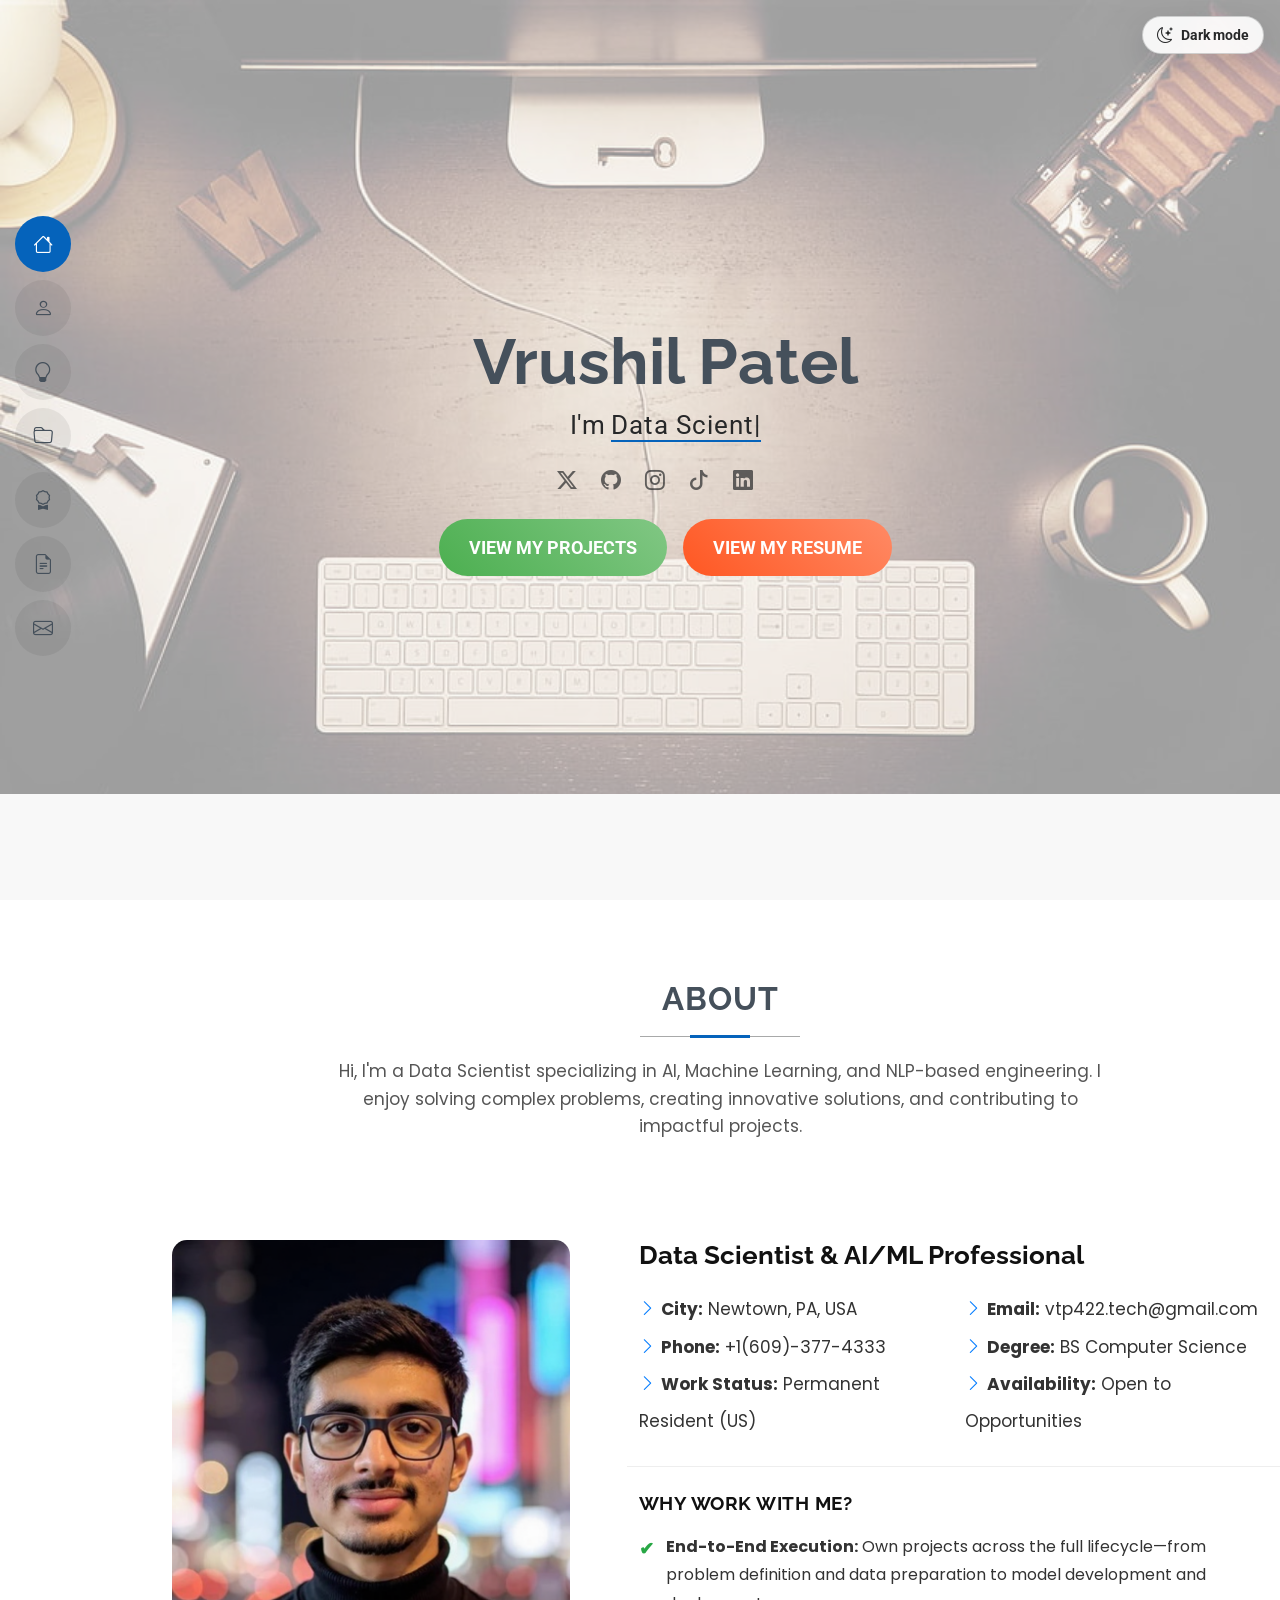
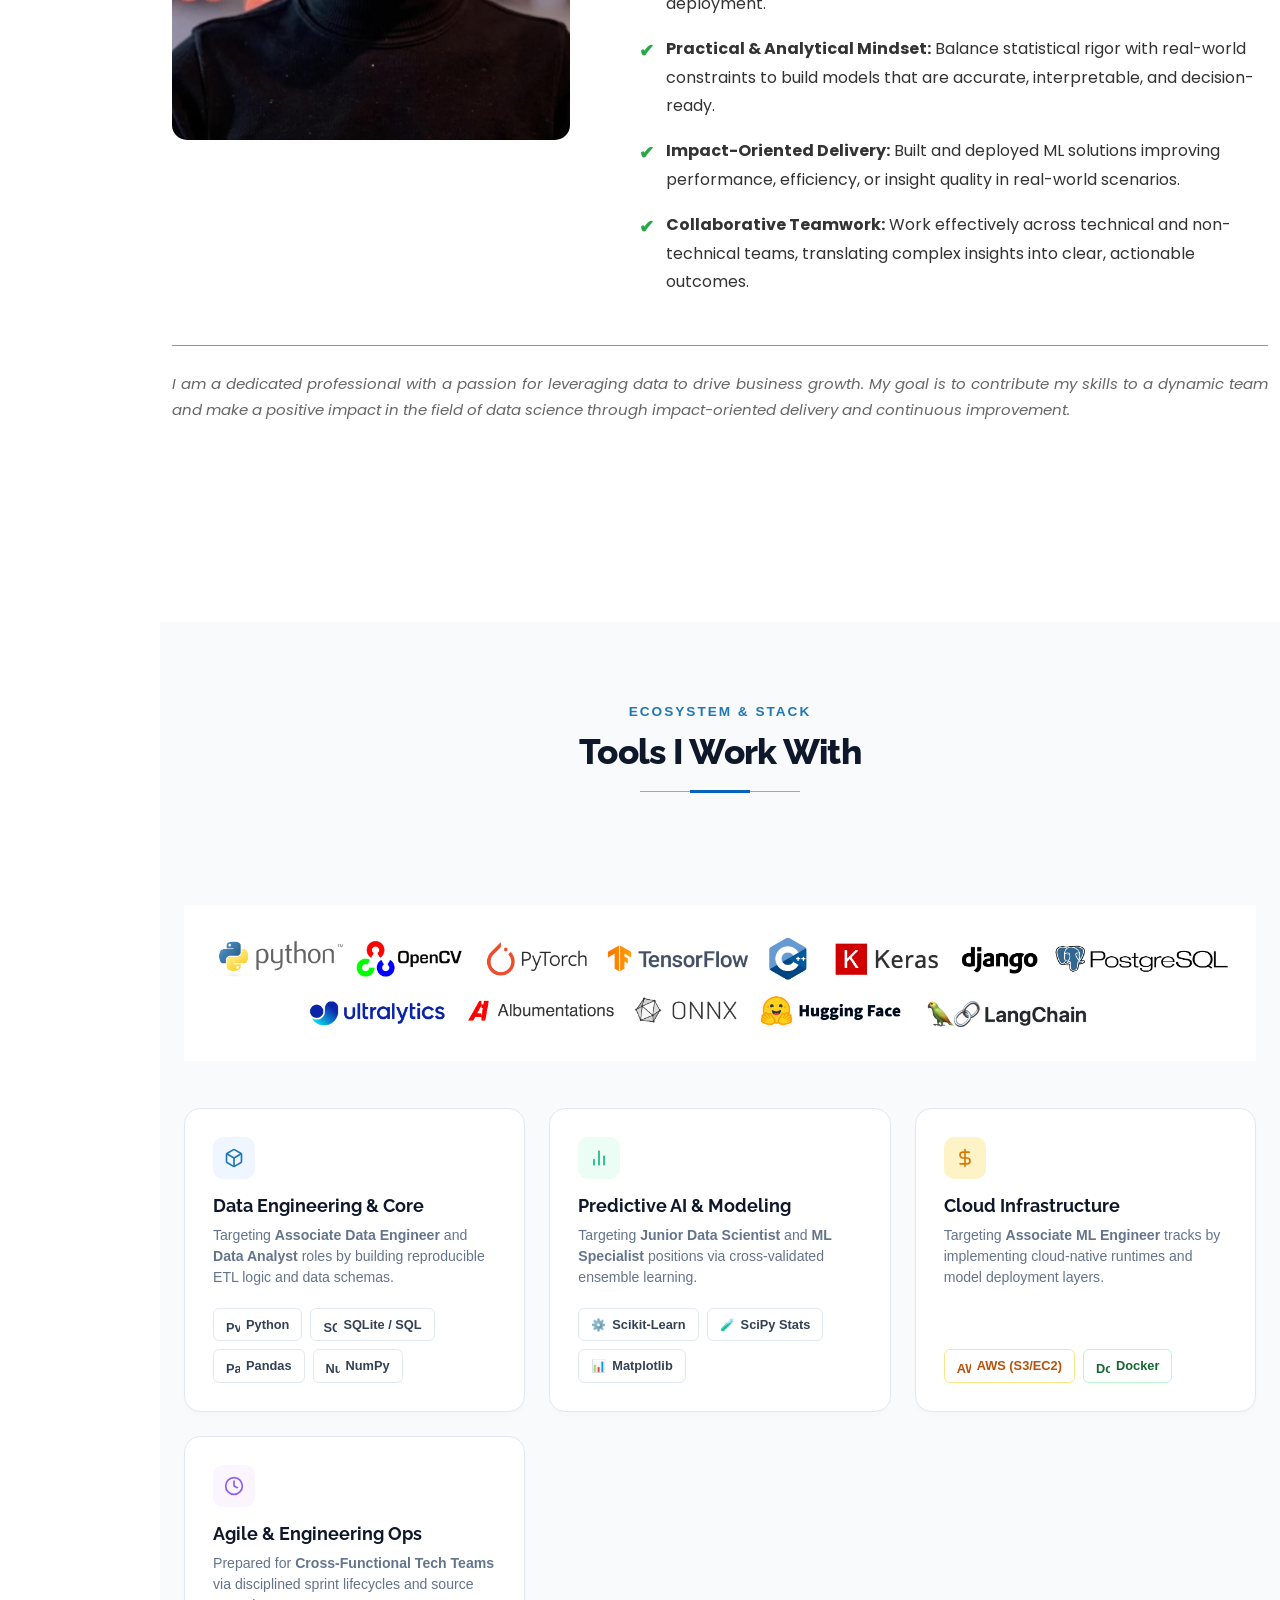
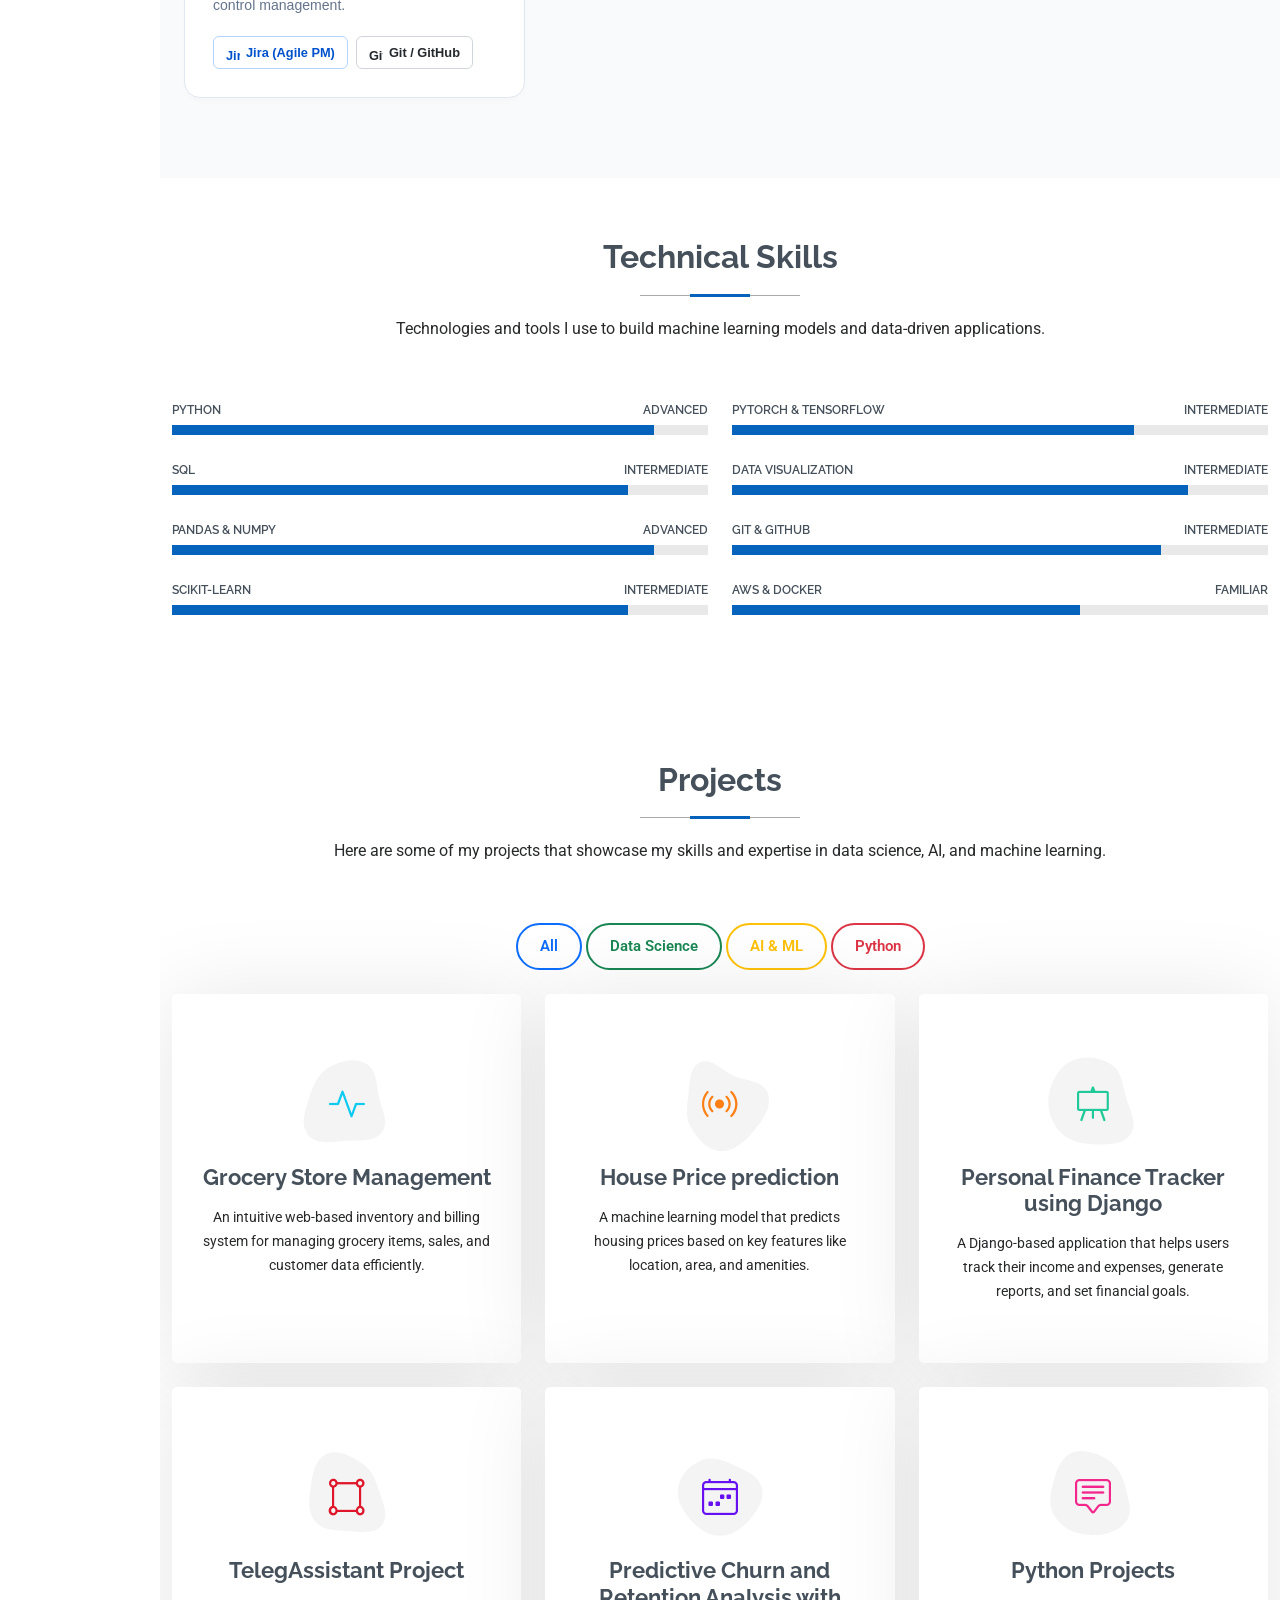
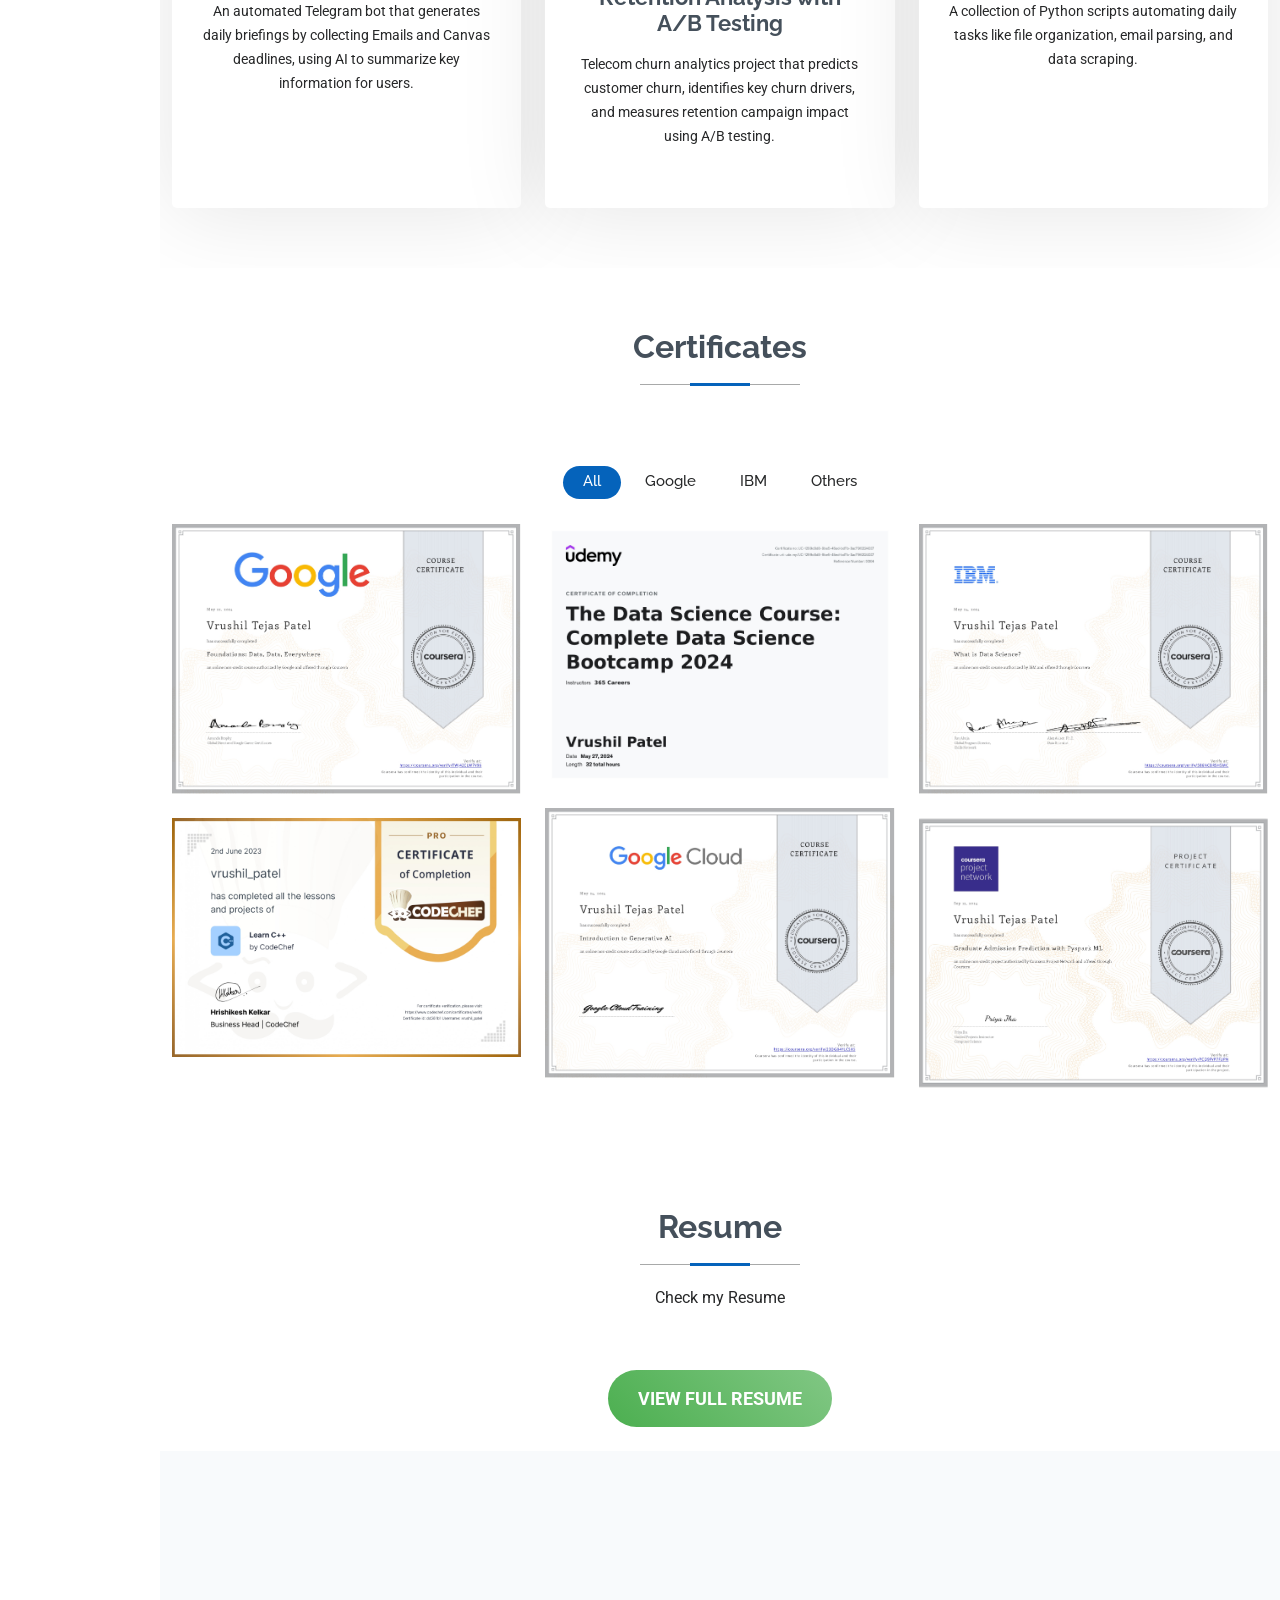
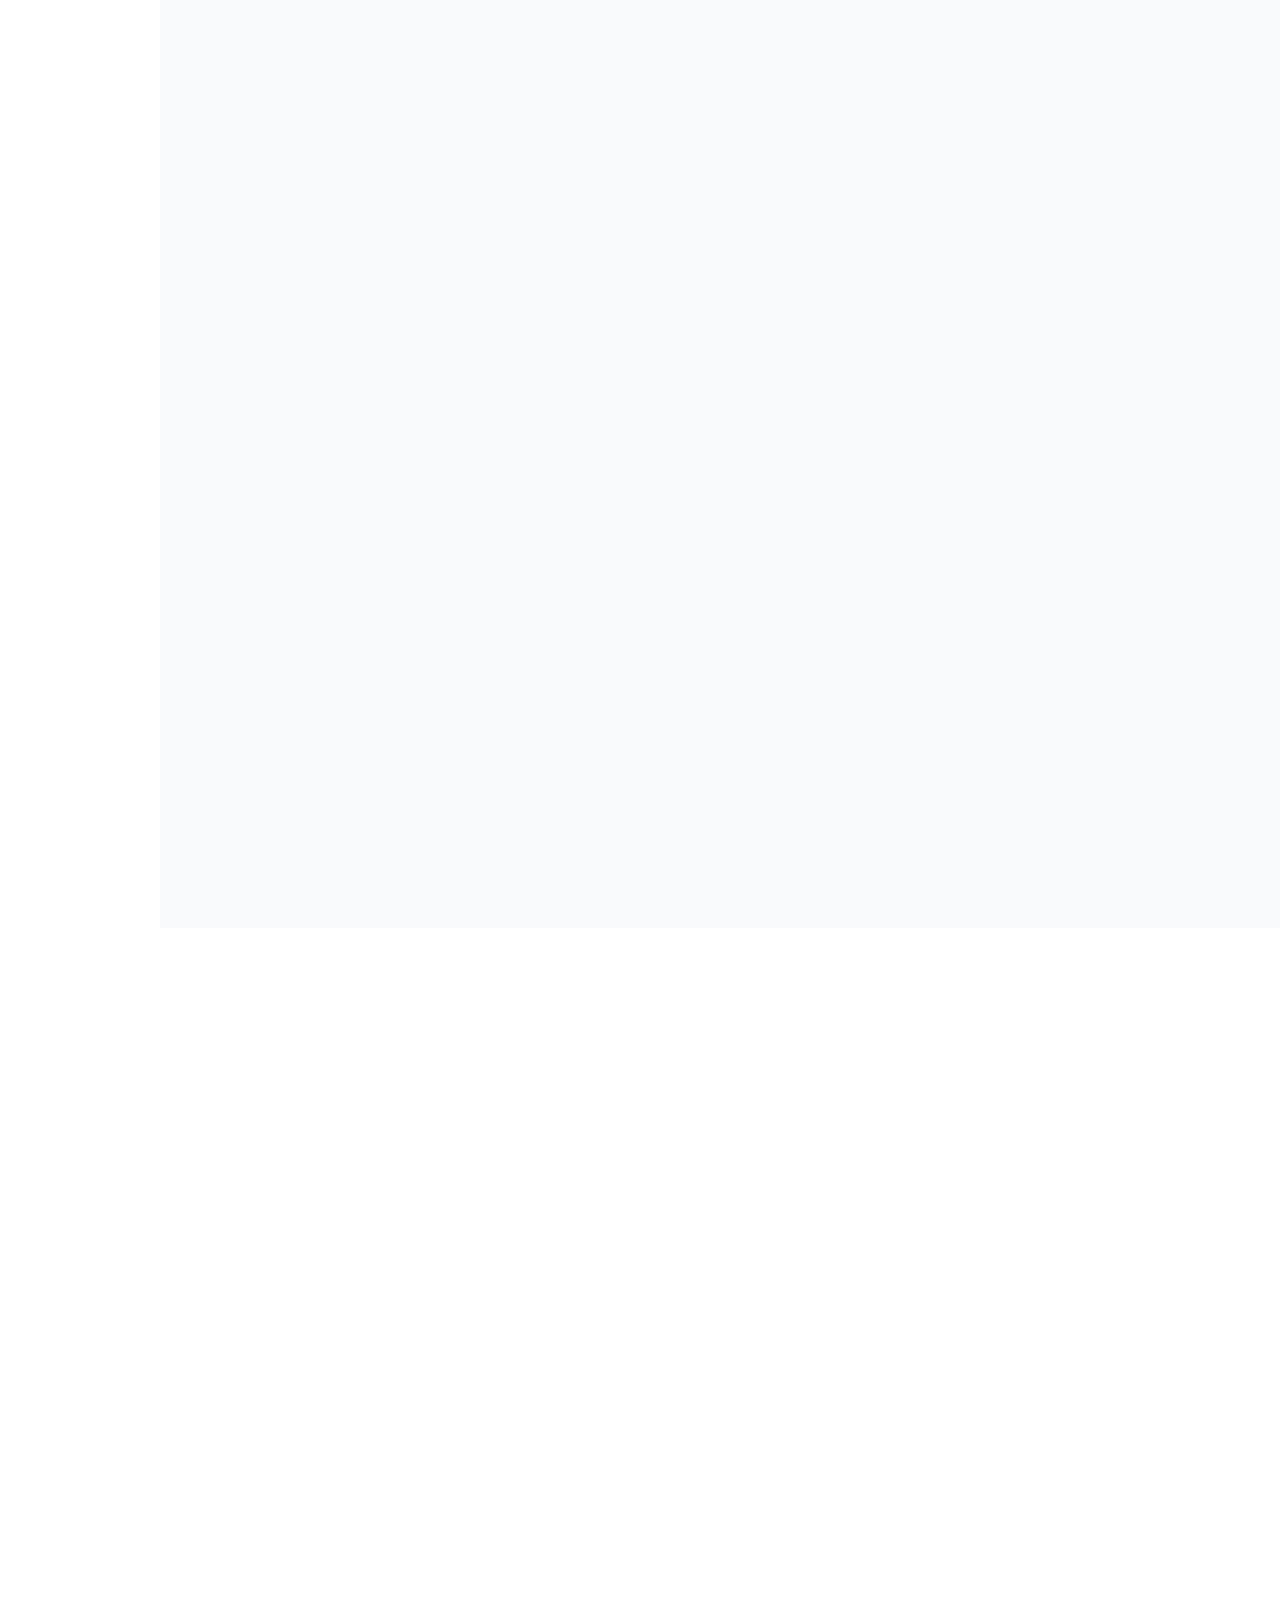
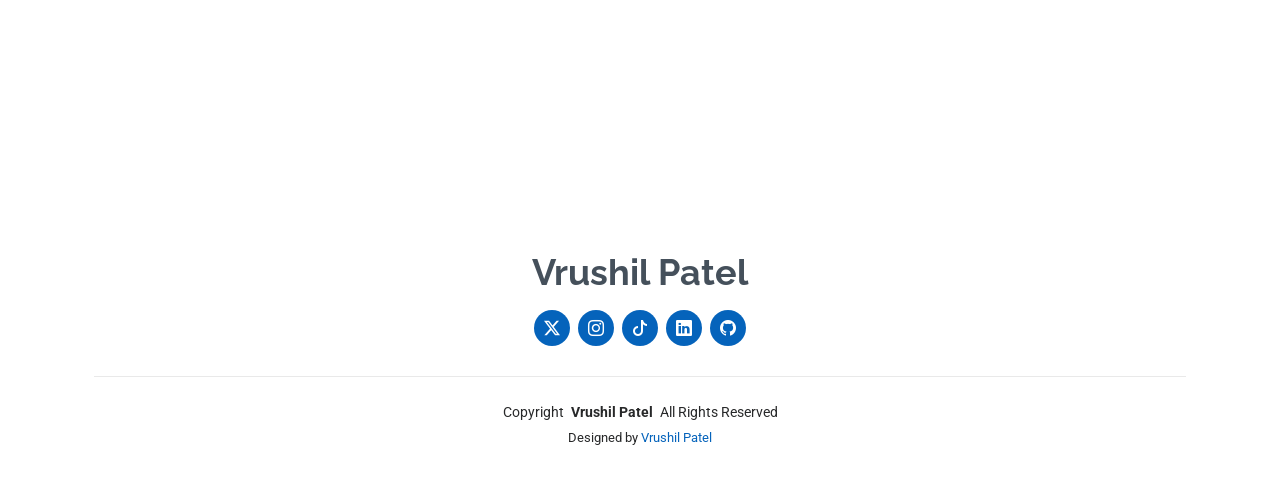
==== index.html @ c94c8ace "Initial portfolio commit" ====
<head>
  <meta charset="utf-8">
  <meta content="width=device-width, initial-scale=1.0" name="viewport">
  
  <!-- Optimized Title for Search Engines -->
  <title>Vrushil Patel | Data Science & AI/ML Portfolio</title>
  
  <script>
    (function () {
      var storageKey = 'portfolio-theme';
      var theme = 'light';

      try {
        theme = localStorage.getItem(storageKey) || (window.matchMedia('(prefers-color-scheme: dark)').matches ? 'dark' : 'light');
      } catch (error) {
        theme = window.matchMedia('(prefers-color-scheme: dark)').matches ? 'dark' : 'light';
      }

      document.documentElement.dataset.theme = theme;
    })();
  </script>
  
  <!-- Optimized Meta Tags for Google Discoverability -->
  <meta content="Professional portfolio of Vrushil Patel (Vrushilpatel2004), a Software Design and Data Science student showcasing machine learning, data pipelines, and software projects." name="description">
  <meta content="Vrushil Patel, Vrushilpatel2004, Vrushil Patel portfolio, Data Science, Software Design, Software Engineer, AI/ML, Machine Learning, Temple University" name="keywords">

  <!-- Favicons -->
  <link href="assets/img/v icon.png" rel="icon">
  <link href="assets/img/v icon.png" rel="apple-touch-icon">

  <!-- Fonts -->
  <link href="https://fonts.googleapis.com" rel="preconnect">
  <link href="https://fonts.gstatic.com" rel="preconnect" crossorigin>
  <link href="https://fonts.googleapis.com/css2?family=Roboto:ital,wght@0,100;0,300;0,400;0,500;0,700;0,900;1,100;1,300;1,400;1,500;1,700;1,900&family=Poppins:ital,wght@0,100;0,200;0,300;0,400;0,500;0,600;0,700;0,800;0,900;1,100;1,200;1,300;1,400;1,500;1,600;1,700;1,800;1,900&family=Raleway:ital,wght@0,100;0,200;0,300;0,400;0,500;0,600;0,700;0,800;0,900;1,100;1,200;1,300;1,400;1,500;1,600;1,700;1,800;1,900&display=swap" rel="stylesheet">

  <!-- Vendor CSS Files -->
  <link href="assets/vendor/bootstrap/css/bootstrap.min.css" rel="stylesheet">
  <link href="assets/vendor/bootstrap-icons/bootstrap-icons.css" rel="stylesheet">
  <link href="assets/vendor/aos/aos.css" rel="stylesheet">
  <link href="assets/vendor/glightbox/css/glightbox.min.css" rel="stylesheet">
  <link href="assets/vendor/swiper/swiper-bundle.min.css" rel="stylesheet">

  <!-- Main CSS File -->
  <link href="assets/css/main.css" rel="stylesheet">
</head>

<body class="index-page">

  <button id="theme-toggle" class="theme-toggle" type="button" aria-label="Switch to dark mode" aria-pressed="false">
    <i class="bi bi-moon-stars"></i>
    <span>Dark mode</span>
  </button>

  <header id="header" class="header d-flex flex-column justify-content-center">

    <i class="header-toggle d-xl-none bi bi-list"></i>

    <nav id="navmenu" class="navmenu">
      <ul>
        <li><a href="#hero" class="active"><i class="bi bi-house navicon"></i><span>Home</span></a></li>
        <li><a href="#about"><i class="bi bi-person navicon"></i><span>About</span></a></li>
        <li><a href="#skills"><i class="bi bi-lightbulb navicon"></i><span>My Skills</span></a></li>
        <li><a href="#services"><i class="bi bi-folder navicon"></i><span>Projects</span></a></li>
        <li><a href="#portfolio"><i class="bi bi-award navicon"></i><span>Certificates</span></a></li>
        <li><a href="#resume"><i class="bi bi-file-earmark-text navicon"></i><span>Resume</span></a></li> 
        <li><a href="#contact"><i class="bi bi-envelope navicon"></i><span>Contact</span></a></li>
      </ul>
    </nav>

  </header>

  <main class="main">

    <!-- Hero Section -->
    <section id="hero" class="hero section light-background">

      <img src="assets/img/bg-image.jpg" alt="" style="width: 100%; height: auto; max-height: 100vh; object-fit: cover; border-radius: 0; object-position: center top;">

      <div class="container" data-aos="zoom-out">
        <div class="row justify-content-center">
          <div class="col-lg-9 text-center" style="margin-left: 50px;">
        <h2>Vrushil Patel</h2>
        <p>I'm <span class="typed" data-typed-items="Data Scientist, AI &amp; ML, IOT"> </span><span class="typed-cursor typed-cursor--blink" aria-hidden="true"></span></p>
        
        <div class="social-links">
          <a href="https://x.com/Vrushil_Patell"><i class="bi bi-twitter-x"></i></a>
          <a href="https://github.com/Vrushilpatel2004/profile"><i class="bi bi-github"></i></a>
          <a href="https://www.instagram.com/vru_shil_22"><i class="bi bi-instagram"></i></a>
          <a href="https://www.tiktok.com/@vrushil7"><i class="bi bi-tiktok"></i></a>
          <a href="https://www.linkedin.com/in/vrushil-ptl/"><i class="bi bi-linkedin"></i></a>
        </div>
          </div>
        </div>
      
        <div class="d-flex justify-content-center mt-4" style="margin-left: 50px;">
  <a href="#services" class="btn btn-primary btn-lg mx-2" style="background: linear-gradient(45deg, #4CAF50, #81C784); border: none; color: white; border-radius: 50px; padding: 15px 30px; font-size: 18px; font-weight: bold; text-transform: uppercase; transition: transform 0.3s ease, box-shadow 0.3s ease;">
    View My Projects
  </a>
  <a href="assets/files/Vrushil-Resume 3.0.pdf" target="_blank" rel="noopener noreferrer" class="btn btn-secondary btn-lg mx-2" style="background: linear-gradient(45deg, #FF5722, #FF8A65); border: none; color: white; border-radius: 50px; padding: 15px 30px; font-size: 18px; font-weight: bold; text-transform: uppercase; transition: transform 0.3s ease, box-shadow 0.3s ease;">
    View My Resume
  </a>
</div>

      <style>
        .btn:hover {
          transform: translateY(-5px);
          box-shadow: 0 8px 20px rgba(0, 0, 0, 0.2);
        }
      </style>
    </div>
    </section><!-- /Hero Section -->

    <!-- About Section -->
    
<section id="about" class="about section" style="padding: 80px 0; background-color: #ffffff; color: #333333; font-family: 'Inter', 'Poppins', sans-serif;">

  <div class="container section-title" data-aos="fade-up" style="text-align: center; margin-bottom: 40px;">
    <h2 style="font-size: 32px; font-weight: 700; text-transform: uppercase; letter-spacing: 1px;">About</h2>
    
    <p style="font-size: 17px; line-height: 1.6; max-width: 800px; margin: 0 auto; color: #555;">
      Hi, I'm a Data Scientist specializing in AI, Machine Learning, and NLP-based engineering. I enjoy solving complex problems, creating innovative solutions, and contributing to impactful projects.
    </p>
  </div>

  <div class="container" data-aos="fade-up" data-aos-delay="100">
    <div class="row gy-4 d-flex align-items-stretch">
      
      <div class="col-lg-5 d-flex">
        <img src="assets/img/Vrushil PP 4.png" class="img-fluid" alt="Vrushil" style="width: 90%; height: 100%; max-height: 500px; object-fit: cover; border-radius: 15px;">
      </div>

      <div class="col-lg-7 d-flex flex-column justify-content-between">
        <div>
          <h3 style="font-size: 26px; font-weight: 700; color: #111; margin-bottom: 20px;">Data Scientist &amp; AI/ML Professional</h3>
          
          <div class="row" style="margin-bottom: 25px; border-bottom: 1px solid #eee; padding-bottom: 25px;">
            <div class="col-md-6">
              <ul style="list-style: none; padding: 0; font-size: 17px; line-height: 2.2; margin-bottom: 0;">
                <li><i class="bi bi-chevron-right" style="color: #007bff;"></i> <strong>City:</strong> <span>Newtown, PA, USA</span></li>
                <li><i class="bi bi-chevron-right" style="color: #007bff;"></i> <strong>Phone:</strong> <span>+1(609)-377-4333</span></li>
                <li><i class="bi bi-chevron-right" style="color: #007bff;"></i> <strong>Work Status:</strong> <span>Permanent Resident (US)</span></li>
              </ul>
            </div>
            <div class="col-md-6">
              <ul style="list-style: none; padding: 0; font-size: 17px; line-height: 2.2; margin-bottom: 0;">
                <li><i class="bi bi-chevron-right" style="color: #007bff;"></i> <strong>Email:</strong> <span>vtp422.tech@gmail.com</span></li>
                <li><i class="bi bi-chevron-right" style="color: #007bff;"></i> <strong>Degree:</strong> <span>BS Computer Science</span></li>
                <li><i class="bi bi-chevron-right" style="color: #007bff;"></i> <strong>Availability:</strong> <span>Open to Opportunities</span></li>
              </ul>
            </div>
          </div>

          <h4 style="font-weight: 700; font-size: 19px; color: #111; margin-bottom: 18px; text-transform: uppercase; letter-spacing: 0.5px;">Why Work With Me?</h4>
          <div class="row">
            <div class="col-md-12">
              <ul style="font-size: 16px; line-height: 1.8; list-style: none; padding: 0; margin-bottom: 0;">

                <li style="margin-bottom: 16px; display: flex; align-items: flex-start;">
                  <span style="color: #28a745; margin-right: 12px; font-weight: bold; font-size: 18px;">✔</span>
                  <span><strong>End-to-End Execution:</strong> Own projects across the full lifecycle—from problem definition and data preparation to model development and deployment.</span>
                </li>

                <li style="margin-bottom: 16px; display: flex; align-items: flex-start;">
                  <span style="color: #28a745; margin-right: 12px; font-weight: bold; font-size: 18px;">✔</span>
                  <span><strong>Practical & Analytical Mindset:</strong> Balance statistical rigor with real-world constraints to build models that are accurate, interpretable, and decision-ready.</span>
                </li>

                <li style="margin-bottom: 16px; display: flex; align-items: flex-start;">
                  <span style="color: #28a745; margin-right: 12px; font-weight: bold; font-size: 18px;">✔</span>
                  <span><strong>Impact-Oriented Delivery:</strong> Built and deployed ML solutions improving performance, efficiency, or insight quality in real-world scenarios.</span>

                <li style="margin-bottom: 0; display: flex; align-items: flex-start;">
                  <span style="color: #28a745; margin-right: 12px; font-weight: bold; font-size: 18px;">✔</span>
                  <span><strong>Collaborative Teamwork:</strong> Work effectively across technical and non-technical teams, translating complex insights into clear, actionable outcomes.</span>
                </li>

              </ul>
            </div>
          </div>
        </div>
      </div>
    </div>

    <div class="row mt-5">
        <div class="col-12">
            <p style="font-size: 15px; line-height: 1.7; border-top: 1px solid #9e8f8f; padding-top: 25px; color: #666; font-style: italic; margin-bottom: 0; text-align: justify;">
                I am a dedicated professional with a passion for leveraging data to drive business growth. My goal is to contribute my skills to a dynamic team and make a positive impact in the field of data science through impact-oriented delivery and continuous improvement.
            </p>
        </div>
    </div>
  </div>

</section>

    <!-- Stats Section -->
    <section id="stats" class="stats section">

      <div class="container" data-aos="fade-up" data-aos-delay="100">

        <div class="row gy-4">

          <!-- <div class="col-lg-3 col-md-6 d-flex flex-column align-items-center">
            <i class="bi bi-emoji-smile"></i>
            <div class="stats-item">
              <span data-purecounter-start="0" data-purecounter-end="232" data-purecounter-duration="1" class="purecounter"></span>
              <p>Happy Clients</p>
            </div>
          </div><!-- End Stats Item -->

          <!-- <div class="col-lg-3 col-md-6 d-flex flex-column align-items-center"> -->
            <!-- <i class="bi bi-journal-richtext"></i>
            <div class="stats-item">
              <span data-purecounter-start="0" data-purecounter-end="521" data-purecounter-duration="1" class="purecounter"></span>
              <p>Projects</p>
            </div>
          </div>End Stats Item -->

          <!-- <div class="col-lg-3 col-md-6 d-flex flex-column align-items-center">
            <i class="bi bi-headset"></i>
            <div class="stats-item">
              <span data-purecounter-start="0" data-purecounter-end="1463" data-purecounter-duration="1" class="purecounter"></span>
              <p>Hours Of Support</p>
            </div>
          </div>End Stats Item -->

          <!-- <div class="col-lg-3 col-md-6 d-flex flex-column align-items-center">
            <i class="bi bi-people"></i>
            <div class="stats-item">
              <span data-purecounter-start="0" data-purecounter-end="15" data-purecounter-duration="1" class="purecounter"></span>
              <p>Hard Workers</p>
            </div>
          </div>End Stats Item -->

        <!-- </div> --> 

      </div>

    </section><!-- /Stats Section -->


    <!-- ======= Facts Section ======= -->
  <section id="skills" class="facts" style="padding: 80px 0; background-color: #f8fafc; font-family: 'Inter', -apple-system, BlinkMacSystemFont, sans-serif;">
  <div class="container" data-aos="fade-up" style="max-width: 1200px; margin: 0 auto; padding: 0 24px;">

    <div class="section-title" style="margin-bottom: 50px; text-align: center;">
      <span style="display: block; font-size: 0.85rem; font-weight: 700; text-transform: uppercase; letter-spacing: 2px; color: #1f77b4; margin-bottom: 8px;">Ecosystem & Stack</span>
      <h2 style="font-size: 2.2rem; font-weight: 800; color: #0f172a; margin: 0; letter-spacing: -0.02em;">Tools I Work With</h2>  
      <!-- <div style="width: 50px; height: 4px; background-color: #1f77b4; margin: 12px auto 0 auto; border-radius: 4px;"></div> -->
    </div>

    <div class="row" style="margin-bottom: 45px;">
      <div class="col-lg-8 offset-lg-1 text-center" style="display: flex; justify-content: center; width: 100%; margin-left: 0;">
        <img src="assets/img/aoi.png" alt="Ecosystem Matrix" style="height: 160px; max-width: 100%; object-fit: contain;">
      </div>
    </div>

    <div style="display: grid; grid-template-columns: repeat(auto-fit, minmax(260px, 1fr)); gap: 24px;">
      
      <div onmouseenter="this.style.transform='translateY(-6px)'; this.style.boxShadow='0 20px 25px -5px rgba(31,119,180,0.1)'; this.style.borderColor='#1f77b4'; this.style.backgroundColor='#f0f7fc';" 
           onmouseleave="this.style.transform='translateY(0)'; this.style.boxShadow='0 4px 6px -1px rgba(0,0,0,0.02)'; this.style.borderColor='#e2e8f0'; this.style.backgroundColor='#ffffff';"
           style="background: #ffffff; border: 1px solid #e2e8f0; border-radius: 16px; padding: 28px; box-shadow: 0 4px 6px -1px rgba(0, 0, 0, 0.02); display: flex; flex-direction: column; justify-content: space-between; transition: all 0.3s cubic-bezier(0.16, 1, 0.3, 1);">
        <div>
          <div style="width: 42px; height: 42px; border-radius: 10px; background: #eff6ff; color: #1f77b4; display: flex; align-items: center; justify-content: center; margin-bottom: 16px;">
            <svg xmlns="http://www.w3.org/2000/svg" width="20" height="20" viewBox="0 0 24 24" fill="none" stroke="currentColor" stroke-width="2" stroke-linecap="round" stroke-linejoin="round"><path d="M21 16V8a2 2 0 0 0-1-1.73l-7-4a2 2 0 0 0-2 0l-7 4A2 2 0 0 0 3 8v8a2 2 0 0 0 1 1.73l7 4a2 2 0 0 0 2 0l7-4A2 2 0 0 0 21 16z"></path><polyline points="3.27 6.96 12 12.01 20.73 6.96"></polyline><line x1="12" y1="22.08" x2="12" y2="12"></line></svg>
          </div>
          <h3 style="font-size: 1.15rem; font-weight: 700; color: #0f172a; margin: 0 0 8px 0;">Data Engineering & Core</h3>
          <p style="font-size: 0.88rem; color: #64748b; margin: 0 0 20px 0; line-height: 1.5;">Targeting <strong>Associate Data Engineer</strong> and <strong>Data Analyst</strong> roles by building reproducible ETL logic and data schemas.</p>
        </div>
        
        <div style="display: flex; flex-wrap: wrap; gap: 8px;">
          <div style="background: #f1f5f9; color: #334155; font-size: 0.8rem; font-weight: 600; padding: 6px 12px; border-radius: 6px; display: inline-flex; align-items: center; gap: 6px; border: 1px solid #e2e8f0; background-color: #ffffff;">
            <img src="https://cdn.jsdelivr.net/gh/devicons/devicon/icons/python/python-original.svg" alt="Python" style="width: 14px; height: 14px;" /> Python
          </div>
          <div style="background: #f1f5f9; color: #334155; font-size: 0.8rem; font-weight: 600; padding: 6px 12px; border-radius: 6px; display: inline-flex; align-items: center; gap: 6px; border: 1px solid #e2e8f0; background-color: #ffffff;">
            <img src="https://cdn.jsdelivr.net/gh/devicons/devicon/icons/sqlite/sqlite-original.svg" alt="SQLite" style="width: 14px; height: 14px;" /> SQLite / SQL
          </div>
          <div style="background: #f1f5f9; color: #334155; font-size: 0.8rem; font-weight: 600; padding: 6px 12px; border-radius: 6px; display: inline-flex; align-items: center; gap: 6px; border: 1px solid #e2e8f0; background-color: #ffffff;">
            <img src="https://cdn.jsdelivr.net/gh/devicons/devicon/icons/pandas/pandas-original.svg" alt="Pandas" style="width: 14px; height: 14px;" /> Pandas
          </div>
          <div style="background: #f1f5f9; color: #334155; font-size: 0.8rem; font-weight: 600; padding: 6px 12px; border-radius: 6px; display: inline-flex; align-items: center; gap: 6px; border: 1px solid #e2e8f0; background-color: #ffffff;">
            <img src="https://cdn.jsdelivr.net/gh/devicons/devicon/icons/numpy/numpy-original.svg" alt="NumPy" style="width: 14px; height: 14px;" /> NumPy
          </div>
        </div>
      </div>

      <div onmouseenter="this.style.transform='translateY(-6px)'; this.style.boxShadow='0 20px 25px -5px rgba(16,185,129,0.1)'; this.style.borderColor='#10b981'; this.style.backgroundColor='#f0fdf4';" 
           onmouseleave="this.style.transform='translateY(0)'; this.style.boxShadow='0 4px 6px -1px rgba(0,0,0,0.02)'; this.style.borderColor='#e2e8f0'; this.style.backgroundColor='#ffffff';"
           style="background: #ffffff; border: 1px solid #e2e8f0; border-radius: 16px; padding: 28px; box-shadow: 0 4px 6px -1px rgba(0, 0, 0, 0.02); display: flex; flex-direction: column; justify-content: space-between; transition: all 0.3s cubic-bezier(0.16, 1, 0.3, 1);">
        <div>
          <div style="width: 42px; height: 42px; border-radius: 10px; background: #ecfdf5; color: #10b981; display: flex; align-items: center; justify-content: center; margin-bottom: 16px;">
            <svg xmlns="http://www.w3.org/2000/svg" width="20" height="20" viewBox="0 0 24 24" fill="none" stroke="currentColor" stroke-width="2" stroke-linecap="round" stroke-linejoin="round"><line x1="18" y1="20" x2="18" y2="10"></line><line x1="12" y1="20" x2="12" y2="4"></line><line x1="6" y1="20" x2="6" y2="14"></line></svg>
          </div>
          <h3 style="font-size: 1.15rem; font-weight: 700; color: #0f172a; margin: 0 0 8px 0;">Predictive AI & Modeling</h3>
          <p style="font-size: 0.88rem; color: #64748b; margin: 0 0 20px 0; line-height: 1.5;">Targeting <strong>Junior Data Scientist</strong> and <strong>ML Specialist</strong> positions via cross-validated ensemble learning.</p>
        </div>
        
        <div style="display: flex; flex-wrap: wrap; gap: 8px;">
          <div style="background: #f1f5f9; color: #334155; font-size: 0.8rem; font-weight: 600; padding: 6px 12px; border-radius: 6px; display: inline-flex; align-items: center; gap: 6px; border: 1px solid #e2e8f0; background-color: #ffffff;">
            <span style="font-size: 12px; line-height: 1;">⚙️</span> Scikit-Learn
          </div>
          <div style="background: #f1f5f9; color: #334155; font-size: 0.8rem; font-weight: 600; padding: 6px 12px; border-radius: 6px; display: inline-flex; align-items: center; gap: 6px; border: 1px solid #e2e8f0; background-color: #ffffff;">
            <span style="font-size: 12px; line-height: 1;">🧪</span> SciPy Stats
          </div>
          <div style="background: #f1f5f9; color: #334155; font-size: 0.8rem; font-weight: 600; padding: 6px 12px; border-radius: 6px; display: inline-flex; align-items: center; gap: 6px; border: 1px solid #e2e8f0; background-color: #ffffff;">
            <span style="font-size: 12px; line-height: 1;">📊</span> Matplotlib
          </div>
        </div>
      </div>

      <div onmouseenter="this.style.transform='translateY(-6px)'; this.style.boxShadow='0 20px 25px -5px rgba(217,119,6,0.1)'; this.style.borderColor='#d97706'; this.style.backgroundColor='#fffbeb';" 
           onmouseleave="this.style.transform='translateY(0)'; this.style.boxShadow='0 4px 6px -1px rgba(0,0,0,0.02)'; this.style.borderColor='#e2e8f0'; this.style.backgroundColor='#ffffff';"
           style="background: #ffffff; border: 1px solid #e2e8f0; border-radius: 16px; padding: 28px; box-shadow: 0 4px 6px -1px rgba(0, 0, 0, 0.02); display: flex; flex-direction: column; justify-content: space-between; transition: all 0.3s cubic-bezier(0.16, 1, 0.3, 1);">
        <div>
          <div style="width: 42px; height: 42px; border-radius: 10px; background: #fef3c7; color: #d97706; display: flex; align-items: center; justify-content: center; margin-bottom: 16px;">
            <svg xmlns="http://www.w3.org/2000/svg" width="20" height="20" viewBox="0 0 24 24" fill="none" stroke="currentColor" stroke-width="2" stroke-linecap="round" stroke-linejoin="round"><path d="M12 2v20M17 5H9.5a3.5 3.5 0 0 0 0 7h5a3.5 3.5 0 0 1 0 7H6"></path></svg>
          </div>
          <h3 style="font-size: 1.15rem; font-weight: 700; color: #0f172a; margin: 0 0 8px 0;">Cloud Infrastructure</h3>
          <p style="font-size: 0.88rem; color: #64748b; margin: 0 0 20px 0; line-height: 1.5;">Targeting <strong>Associate ML Engineer</strong> tracks by implementing cloud-native runtimes and model deployment layers.</p>
        </div>
        
        <div style="display: flex; flex-wrap: wrap; gap: 8px;">
          <div style="background: #fffbeb; color: #b45309; font-size: 0.8rem; font-weight: 600; padding: 6px 12px; border-radius: 6px; display: inline-flex; align-items: center; gap: 6px; border: 1px solid #fde68a; background-color: #ffffff;">
            <img src="https://cdn.jsdelivr.net/gh/devicons/devicon/icons/amazonwebservices/amazonwebservices-original-wordmark.svg" alt="AWS" style="width: 14px; height: 14px;" /> AWS (S3/EC2)
          </div>
          <div style="background: #f0fdf4; color: #166534; font-size: 0.8rem; font-weight: 600; padding: 6px 12px; border-radius: 6px; display: inline-flex; align-items: center; gap: 6px; border: 1px solid #bbf7d0; background-color: #ffffff;">
            <img src="https://cdn.jsdelivr.net/gh/devicons/devicon/icons/docker/docker-original.svg" alt="Docker" style="width: 14px; height: 14px;" /> Docker
          </div>
        </div>
      </div>

      <div onmouseenter="this.style.transform='translateY(-6px)'; this.style.boxShadow='0 20px 25px -5px rgba(139,92,246,0.1)'; this.style.borderColor='#8b5cf6'; this.style.backgroundColor='#faf5ff';" 
           onmouseleave="this.style.transform='translateY(0)'; this.style.boxShadow='0 4px 6px -1px rgba(0,0,0,0.02)'; this.style.borderColor='#e2e8f0'; this.style.backgroundColor='#ffffff';"
           style="background: #ffffff; border: 1px solid #e2e8f0; border-radius: 16px; padding: 28px; box-shadow: 0 4px 6px -1px rgba(0, 0, 0, 0.02); display: flex; flex-direction: column; justify-content: space-between; transition: all 0.3s cubic-bezier(0.16, 1, 0.3, 1);">
        <div>
          <div style="width: 42px; height: 42px; border-radius: 10px; background: #faf5ff; color: #8b5cf6; display: flex; align-items: center; justify-content: center; margin-bottom: 16px;">
            <svg xmlns="http://www.w3.org/2000/svg" width="20" height="20" viewBox="0 0 24 24" fill="none" stroke="currentColor" stroke-width="2" stroke-linecap="round" stroke-linejoin="round"><circle cx="12" cy="12" r="10"></circle><polyline points="12 6 12 12 16 14"></polyline></svg>
          </div>
          <h3 style="font-size: 1.15rem; font-weight: 700; color: #0f172a; margin: 0 0 8px 0;">Agile & Engineering Ops</h3>
          <p style="font-size: 0.88rem; color: #64748b; margin: 0 0 20px 0; line-height: 1.5;">Prepared for <strong>Cross-Functional Tech Teams</strong> via disciplined sprint lifecycles and source control management.</p>
        </div>
        
        <div style="display: flex; flex-wrap: wrap; gap: 8px;">
          <div style="background: #deebff; color: #0052cc; font-size: 0.8rem; font-weight: 700; padding: 6px 12px; border-radius: 6px; display: inline-flex; align-items: center; gap: 6px; border: 1px solid #b3d4ff; background-color: #ffffff;">
            <img src="https://cdn.jsdelivr.net/gh/devicons/devicon/icons/jira/jira-original.svg" alt="Jira" style="width: 14px; height: 14px;" /> Jira (Agile PM)
          </div>
          <div style="background: #f6f8fa; color: #24292e; font-size: 0.8rem; font-weight: 700; padding: 6px 12px; border-radius: 6px; display: inline-flex; align-items: center; gap: 6px; border: 1px solid #d1d5db; background-color: #ffffff;">
            <img src="https://cdn.jsdelivr.net/gh/devicons/devicon/icons/github/github-original.svg" alt="GitHub" style="width: 14px; height: 14px;" /> Git / GitHub
          </div>
        </div>
      </div>

    </div>
  </div>
</section>
    
    </section><!-- End Facts Section -->



    <!-- Skills Section -->
    <section id="skills" class="skills section">

  <!-- Section Title -->
  <div class="container section-title" data-aos="fade-up">
    <h2>Technical Skills</h2>
    <p>Technologies and tools I use to build machine learning models and data-driven applications.</p>
  </div><!-- End Section Title -->

  <div class="container" data-aos="fade-up" data-aos-delay="100">

    <div class="row skills-content skills-animation">

      <!-- Left Column -->
      <div class="col-lg-6">

        <div class="progress">
          <span class="skill"><span>Python</span> <i class="val">Advanced</i></span>
          <div class="progress-bar-wrap">
            <div class="progress-bar" role="progressbar" aria-valuenow="90" aria-valuemin="0" aria-valuemax="100"></div>
          </div>
        </div><!-- End Skills Item -->

        <div class="progress">
          <span class="skill"><span>SQL</span> <i class="val">Intermediate</i></span>
          <div class="progress-bar-wrap">
            <div class="progress-bar" role="progressbar" aria-valuenow="85" aria-valuemin="0" aria-valuemax="100"></div>
          </div>
        </div><!-- End Skills Item -->

        <div class="progress">
          <span class="skill"><span>Pandas & NumPy</span> <i class="val">Advanced</i></span>
          <div class="progress-bar-wrap">
            <div class="progress-bar" role="progressbar" aria-valuenow="90" aria-valuemin="0" aria-valuemax="100"></div>
          </div>
        </div><!-- End Skills Item -->

        <div class="progress">
          <span class="skill"><span>Scikit-learn</span> <i class="val">Intermediate</i></span>
          <div class="progress-bar-wrap">
            <div class="progress-bar" role="progressbar" aria-valuenow="85" aria-valuemin="0" aria-valuemax="100"></div>
          </div>
        </div><!-- End Skills Item -->

      </div>

      <!-- Right Column -->
      <div class="col-lg-6">

        <div class="progress">
          <span class="skill"><span>PyTorch & TensorFlow</span> <i class="val">Intermediate</i></span>
          <div class="progress-bar-wrap">
            <div class="progress-bar" role="progressbar" aria-valuenow="75" aria-valuemin="0" aria-valuemax="100"></div>
          </div>
        </div><!-- End Skills Item -->

        <div class="progress">
          <span class="skill"><span>Data Visualization</span> <i class="val">Intermediate</i></span>
          <div class="progress-bar-wrap">
            <div class="progress-bar" role="progressbar" aria-valuenow="85" aria-valuemin="0" aria-valuemax="100"></div>
          </div>
        </div><!-- End Skills Item -->

        <div class="progress">
          <span class="skill"><span>Git & GitHub</span> <i class="val">Intermediate</i></span>
          <div class="progress-bar-wrap">
            <div class="progress-bar" role="progressbar" aria-valuenow="80" aria-valuemin="0" aria-valuemax="100"></div>
          </div>
        </div><!-- End Skills Item -->

        <div class="progress">
          <span class="skill"><span>AWS & Docker</span> <i class="val">Familiar</i></span>
          <div class="progress-bar-wrap">
            <div class="progress-bar" role="progressbar" aria-valuenow="65" aria-valuemin="0" aria-valuemax="100"></div>
          </div>
        </div><!-- End Skills Item -->

      </div>

    </div>

  </div>

</section><!-- /Skills Section -->


<section id="services" class="services section">

  <!-- Section Title -->
  <div class="container section-title" data-aos="fade-up">
    <h2>Projects</h2>
    <p>Here are some of my projects that showcase my skills and expertise in data science, AI, and machine learning.</p>
  </div><!-- End Section Title -->

  <!-- Filter Buttons -->
  <div class="container mb-4 text-center">
    <button class="btn btn-sm btn-outline-primary filter-btn" data-filter="all">All</button>
    <button class="btn btn-sm btn-outline-success filter-btn" data-filter="ds">Data Science</button>
    <button class="btn btn-sm btn-outline-warning filter-btn" data-filter="ai/ml">AI & ML</button>
    <button class="btn btn-sm btn-outline-danger filter-btn" data-filter="python">Python</button>
  </div>

  <div class="container">

    <div class="row gy-4">

      <!-- DS Project -->
      <div class="col-lg-4 col-md-6 project-card" data-category="ds" data-aos="fade-up" data-aos-delay="100">
        <div class="service-item item-cyan position-relative">
          <div class="icon">
        <svg width="100" height="100" viewBox="0 0 600 600" xmlns="http://www.w3.org/2000/svg">
              <path stroke="none" stroke-width="0" fill="#f5f5f5" d="M300,521.0016835830174C376.1290562159157,517.8887921683347,466.0731472004068,529.7835943286574,510.70327084640275,468.03025145048787C554.3714126377745,407.6079735673963,508.03601936045806,328.9844924480964,491.2728898941984,256.3432110539036C474.5976632858925,184.082847569629,479.9380746630129,96.60480741107993,416.23090153303,58.64404602377083C348.86323505073057,18.502131276798302,261.93793281208167,40.57373210992963,193.5410806939664,78.93577620505333C130.42746243093433,114.334589627462,98.30271207620316,179.96522072025542,76.75703585869454,249.04625023123273C51.97151888228291,328.5150500222984,13.704378332031375,421.85034740162234,66.52175969318436,486.19268352777647C119.04800174914682,550.1803526380478,217.28368757567262,524.383925680826,300,521.0016835830174"></path>
            </svg>
            <i class="bi bi-activity"></i>
          </div>
            <a href="grocery-store-management.html" class="stretched-link">
            <h3>Grocery Store Management</h3>
          </a>
          <p>An intuitive web-based inventory and billing system for managing grocery items, sales, and customer data efficiently.</p>
        </div>
      </div><!-- End Web Project -->

      <!-- Machine Learning Project -->
      <div class="col-lg-4 col-md-6 project-card" data-category="ai/ml" data-aos="fade-up" data-aos-delay="200">
        <div class="service-item item-orange position-relative">
          <div class="icon">
            <svg width="100" height="100" viewBox="0 0 600 600" xmlns="http://www.w3.org/2000/svg">
              <path stroke="none" stroke-width="0" fill="#f5f5f5" d="M300,582.0697525312426C382.5290701553225,586.8405444964366,449.9789794690241,525.3245884688669,502.5850820975895,461.55621195738473C556.606425686781,396.0723002908107,615.8543463187945,314.28637112970534,586.6730223649479,234.56875336149918C558.9533121215079,158.8439757836574,454.9685369536778,164.00468322053177,381.49747125262974,130.76875717737553C312.15926192815925,99.40240125094834,248.97055460311594,18.661163978235184,179.8680185752513,50.54337015887873C110.5421016452524,82.52863877960104,119.82277516462835,180.83849132639028,109.12597500060166,256.43424936330496C100.08760227029461,320.3096726198365,92.17705696193138,384.0621239912766,124.79988738764834,439.7174275375508C164.83382741302287,508.01625554203684,220.96474134820875,577.5009287672846,300,582.0697525312426"></path>
            </svg>
            <i class="bi bi-broadcast"></i>
          </div>
          <a href="house-price-prediction.html" class="stretched-link">
            <h3>House Price prediction</h3>
          </a>
          <p>A machine learning model that predicts housing prices based on key features like location, area, and amenities.</p>
        </div>
      </div><!-- End ML Project -->

      <!-- python Project -->
      <div class="col-lg-4 col-md-6 project-card" data-category="python" data-aos="fade-up" data-aos-delay="300">
        <div class="service-item item-teal position-relative">
          <div class="icon">
            <svg width="100" height="100" viewBox="0 0 600 600" xmlns="http://www.w3.org/2000/svg">
              <path stroke="none" stroke-width="0" fill="#f5f5f5" d="M300,541.5067337569781C382.14930387511276,545.0595476570109,479.8736841581634,548.3450877840088,526.4010558755058,480.5488172755941C571.5218469581645,414.80211281144784,517.5187510058486,332.0715597781072,496.52539010469104,255.14436215662573C477.37192572678356,184.95920475031193,473.57363656557914,105.61284051026155,413.0603344069578,65.22779650032875C343.27470386102294,18.654635553484475,251.2091493199835,5.337323636656869,175.0934190732945,40.62881213300186C97.87086631185822,76.43348514350839,51.98124368387456,156.15599469081315,36.44837278890362,239.84606092416172C21.716077023791087,319.22268207091537,43.775223500013084,401.1760424656574,96.891909868211,461.97329694683043C147.22146801428983,519.5804099606455,223.5754009179313,538.201503339737,300,541.5067337569781"></path>
            </svg>
            <i class="bi bi-easel"></i>
          </div>
          <a href="personal-finance-tracker-using-django.html" class="stretched-link">
            <h3>Personal Finance Tracker using Django</h3>
          </a>
          <p>A Django-based application that helps users track their income and expenses, generate reports, and set financial goals.</p>
        </div>
      </div><!-- End python Project -->

      <!-- ML Project 2 -->
      <div class="col-lg-4 col-md-6 project-card" data-category="ai/ml" data-aos="fade-up" data-aos-delay="400">
        <div class="service-item item-red position-relative">
          <div class="icon">
            <svg width="100" height="100" viewBox="0 0 600 600" xmlns="http://www.w3.org/2000/svg">
              <path stroke="none" stroke-width="0" fill="#f5f5f5" d="M300,503.46388370962813C374.79870501325706,506.71871716319447,464.8034551963731,527.1746412648533,510.4981551193396,467.86667711651364C555.9287308511215,408.9015244558933,512.6030010748507,327.5744911775523,490.211057578863,256.5855673507754C471.097692560561,195.9906835881958,447.69079081568157,138.11976852964426,395.19560036434837,102.3242989838813C329.3053358748298,57.3949838291264,248.02791733380457,8.279543830951368,175.87071277845988,42.242879143198664C103.41431057327972,76.34704239035025,93.79494320519305,170.9812938413882,81.28167332365135,250.07896920659033C70.17666984294237,320.27484674793965,64.84698225790005,396.69656628748305,111.28512138212992,450.4950937839243C156.20124167950087,502.5303643271138,231.32542653798444,500.4755392045468,300,503.46388370962813"></path>
            </svg>
            <i class="bi bi-bounding-box-circles"></i>
          </div>
          <a href="telegassistant.html" class="stretched-link">
            <h3>TelegAssistant Project </h3>
          </a>
            <p>An automated Telegram bot that generates daily briefings by collecting Emails and Canvas deadlines, using AI to summarize key information for users.</p>
        </div>
      </div><!-- End ML Project 2 -->

      <!-- DS Project 2 -->
      <div class="col-lg-4 col-md-6 project-card" data-category="ds" data-aos="fade-up" data-aos-delay="500">
        <div class="service-item item-indigo position-relative">
          <div class="icon">
            <svg width="100" height="100" viewBox="0 0 600 600" xmlns="http://www.w3.org/2000/svg">
              <path stroke="none" stroke-width="0" fill="#f5f5f5" d="M300,532.3542879108572C369.38199826031484,532.3153073249985,429.10787420159085,491.63046689027357,474.5244479745417,439.17860296908856C522.8885846962883,383.3225815378663,569.1668002868075,314.3205725914397,550.7432151929288,242.7694973846089C532.6665558377875,172.5657663291529,456.2379748765914,142.6223662098291,390.3689995646985,112.34683881706744C326.66090330228417,83.06452184765237,258.84405631176094,53.51806209861945,193.32584062364296,78.48882559362697C121.61183558270385,105.82097193414197,62.805066853699245,167.19869350419734,48.57481801355237,242.6138429142374C34.843463184063346,315.3850353017275,76.69343916112496,383.4422959591041,125.22947124332185,439.3748458443577C170.7312796277747,491.8107796887764,230.57421082200815,532.3932930995766,300,532.3542879108572"></path>
            </svg>
            <i class="bi bi-calendar4-week icon"></i>
          </div>
          <a href="customer-churn.html" class="stretched-link">
            <h3>Predictive Churn and Retention Analysis with A/B Testing</h3>
          </a>
          <p>Telecom churn analytics project that predicts customer churn, identifies key churn drivers, and measures retention campaign impact using A/B testing.</p>
        </div>
      </div><!-- End DS Project 2 -->

      <!-- python Project 2 -->
      <div class="col-lg-4 col-md-6 project-card" data-category="python" data-aos="fade-up" data-aos-delay="600">
        <div class="service-item item-pink position-relative">
          <div class="icon">
            <svg width="100" height="100" viewBox="0 0 600 600" xmlns="http://www.w3.org/2000/svg">
              <path stroke="none" stroke-width="0" fill="#f5f5f5" d="M300,528.0606513585855C375.30308928448195,531.8011850595979,457.45505834542504,501.7767560343008,498.4218595241831,446.4472612273447C543.0435767244263,392.2649329331599,510.95675959903314,306.90238389734326,492.4061058769635,231.89645124939207C472.6909428945238,154.2137754072401,430.38706999846714,100.87798937441872,375.357975035063,67.35227434824491C314.0563776986045,35.44434625212997,228.13225919176078,5.072239393491848,165.70735877197094,38.02879816352091C103.64322474134203,71.29795606293884,76.04378073612216,150.97534380425484,58.446812943756265,225.22069204679163C36.72240216435291,296.35215705861493,34.98485314191162,374.4133274382535,79.1610151061731,429.2538488193898C118.2922304904484,481.2075371345192,186.53912543109896,530.4215298011487,300,528.0606513585855"></path>
            </svg>
            <i class="bi bi-chat-square-text"></i>
          </div>
          <a href="#" class="stretched-link">
            <h3>Python Projects</h3>
          </a>
          <p>A collection of Python scripts automating daily tasks like file organization, email parsing, and data scraping.</p>
        </div>
      </div><!-- End python Project 2 -->

    </div><!-- End Row -->
  </div><!-- End Container -->

</section><!-- End Services Section -->

<!-- Modal Container -->
<!-- Modal Overlay -->
<div id="modal-overlay" class="modal-overlay hidden"></div>

<!-- Modal Container -->
<div id="project-modal" class="project-modal hidden">
  <div class="modal-header">
    <span class="modal-title">Project Preview</span>
    <div class="modal-controls">
      <button class="btn btn-sm btn-light" id="minimize-modal">—</button>
      <button class="btn btn-sm btn-light" id="maximize-modal">☐</button>
      <button class="btn btn-sm btn-danger" id="close-modal">✕</button>
    </div>
  </div>
  <iframe id="modal-iframe" src="" frameborder="0"></iframe>
</div>


<style>
  .project-modal {
    position: fixed;
    top: 10%;
    left: 10%;
    width: 80%;
    height: 70%;
    background: rgba(49, 156, 227, 0.673);
    box-shadow: 0 10px 30px rgba(0,0,0,0.4);
    z-index: 9999;
    display: flex;
    flex-direction: column;
    border-radius: 12px;
    overflow: hidden;
  }

  .project-modal.hidden {
    display: none;
  }

  .modal-header {
    background: #68696a54;
    padding: 10px 15px;
    display: flex;
    justify-content: space-between;
    align-items: center;
    border-bottom: 1px solid #ddd;
  }

  .modal-controls button {
    margin-left: 5px;
  }

  #modal-iframe {
    flex-grow: 1;
    width: 100%;
    height: 100%;
    border: none;
  }

  .modal-minimized {
    height: 60px !important;
    top: auto !important;
    bottom: 10px;
    left: 10px;
    width: 300px !important;
  }

  .modal-maximized {
    top: 0 !important;
    left: 0 !important;
    width: 100% !important;
    height: 100% !important;
  }
  
  .modal-overlay {
  position: fixed;
  top: 0;
  left: 0;
  width: 100%;
  height: 100%;
  background: rgba(0,0,0,0.6);
  z-index: 9998;
}

.modal-overlay.hidden {
  display: none;
}

/* Base Filter Button Styling */
.filter-btn {
  border-radius: 30px;
  padding: 10px 22px;
  font-size: 15px;
  font-weight: 600;
  border: 2px solid transparent;
  background-color: #f8f9fa;
  color: #333;
  transition: all 0.3s ease;
  cursor: pointer;
}

/* Hover Effects for All Buttons */
.filter-btn:hover {
  transform: translateY(-2px);
  box-shadow: 0 6px 16px rgba(0, 0, 0, 0.12);
}

/* Active Button Styling */
.filter-btn.active {
  background-color: #0d6efd;
  color: #fff;
  border-color: #0d6efd;
}

/* Outline Variants with High Contrast */
.filter-btn.btn-outline-primary {
  border-color: #0d6efd;
  color: #0d6efd;
  background-color: transparent;
}

.filter-btn.btn-outline-primary:hover,
.filter-btn.btn-outline-primary.active {
  background-color: #0d6efd;
  color: #fff;
}

.filter-btn.btn-outline-success {
  border-color: #198754;
  color: #198754;
  background-color: transparent;
}

.filter-btn.btn-outline-success:hover,
.filter-btn.btn-outline-success.active {
  background-color: #198754;
  color: #fff;
}

.filter-btn.btn-outline-warning {
  border-color: #ffc107;
  color: #ffc107;
  background-color: transparent;
}

.filter-btn.btn-outline-warning:hover,
.filter-btn.btn-outline-warning.active {
  background-color: #ffc107;
  color: #212529;
}

.filter-btn.btn-outline-danger {
  border-color: #dc3545;
  color: #dc3545;
  background-color: transparent;
}

.filter-btn.btn-outline-danger:hover,
.filter-btn.btn-outline-danger.active {
  background-color: #dc3545;
  color: #fff;
}

/* Focus Effect */
.filter-btn:focus {
  outline: none;
  box-shadow: 0 0 0 0.25rem rgba(13, 110, 253, 0.3);
}

.resume-header {
  display: flex;
  justify-content: space-between;
  align-items: center;
}

.resume-header h4 {
  margin: 0;
}

.resume-date {
  font-size: 0.95rem;
  white-space: nowrap;
}

.resume-school {
  display: flex;
  align-items: center;
  gap: 10px;
  margin-top: 8px;
}

.edu-logo {
  width: 150px;
  height: 100px;
  object-fit: contain;
  border-radius: 3px;
}

</style>


<script>
 document.addEventListener("DOMContentLoaded", function () {
  const themeToggle = document.getElementById("theme-toggle");
  const themeIcon = themeToggle.querySelector("i");
  const themeLabel = themeToggle.querySelector("span");
  const storageKey = "portfolio-theme";

  function applyTheme(theme) {
    document.documentElement.dataset.theme = theme;
    const isDark = theme === "dark";
    themeToggle.setAttribute("aria-pressed", String(isDark));
    themeToggle.setAttribute("aria-label", isDark ? "Switch to light mode" : "Switch to dark mode");
    themeIcon.className = isDark ? "bi bi-sun-fill" : "bi bi-moon-stars";
    themeLabel.textContent = isDark ? "Light mode" : "Dark mode";

    try {
      localStorage.setItem(storageKey, theme);
    } catch (error) {
      /* Ignore storage failures in private browsing modes. */
    }
  }

  applyTheme(document.documentElement.dataset.theme || "light");

  themeToggle.addEventListener("click", function () {
    const nextTheme = document.documentElement.dataset.theme === "dark" ? "light" : "dark";
    applyTheme(nextTheme);
  });

  const filterBtns = document.querySelectorAll(".filter-btn");
  const projectCards = document.querySelectorAll(".project-card");
  const projectModal = document.getElementById("project-modal");
  const modalIframe = document.getElementById("modal-iframe");
  const closeModal = document.getElementById("close-modal");
  const minimizeModal = document.getElementById("minimize-modal");
  const maximizeModal = document.getElementById("maximize-modal");
  const modalOverlay = document.getElementById("modal-overlay");

  // FILTERING
  filterBtns.forEach(button => {
    button.addEventListener("click", function () {
      const filterCategory = button.getAttribute("data-filter");
      projectCards.forEach(card => {
        const cardCategory = card.getAttribute("data-category");
        card.style.display = (filterCategory === "all" || filterCategory === cardCategory) ? "block" : "none";
      });
      filterBtns.forEach(btn => btn.classList.remove("active"));
      button.classList.add("active");
    });
  });

  // MODAL FUNCTIONS
  function closeProjectModal() {
    projectModal.classList.add("hidden");
    modalOverlay.classList.add("hidden");
    modalIframe.src = "";
  }

  // OPEN MODAL
  document.addEventListener("click", function (e) {
    const link = e.target.closest(".project-card a.stretched-link");
    if (!link) return;

    e.preventDefault();
    const projectTitleElement = link.querySelector("h3");
    const projectTitle = projectTitleElement ? projectTitleElement.innerText : "Project";
    const href = link.getAttribute("href");

    if (href && href !== "#") {
      modalIframe.src = href;
    } else {
      const filename = projectTitle.toLowerCase().replace(/\s+/g, "-").replace(/-+$/, "") + ".html";
      modalIframe.src = filename;
    }

    projectModal.classList.remove("hidden", "modal-minimized", "modal-maximized");
    modalOverlay.classList.remove("hidden");
  }, true);

  // MODAL CONTROLS
  closeModal.addEventListener("click", closeProjectModal);
  minimizeModal.addEventListener("click", () => {
    projectModal.classList.toggle("modal-minimized");
    projectModal.classList.remove("modal-maximized");
  });
  maximizeModal.addEventListener("click", () => {
    projectModal.classList.toggle("modal-maximized");
    projectModal.classList.remove("modal-minimized");
  });

  // ESC KEY CLOSE
  document.addEventListener("keydown", function (e) {
    if (e.key === "Escape") closeProjectModal();
  });

  // OUTSIDE CLICK CLOSE
  modalOverlay.addEventListener("click", closeProjectModal);
});

</script>


<!-- Certificates Section -->
    <section id="portfolio" class="portfolio section">

      <!-- Section Title -->
      <div class="container section-title" data-aos="fade-up">
        <h2>Certificates</h2>
        
      </div><!-- End Section Title -->

      <div class="container">

        <div class="isotope-layout" data-default-filter="*" data-layout="masonry" data-sort="original-order">

          <ul class="portfolio-filters isotope-filters" data-aos="fade-up" data-aos-delay="100">
            <li data-filter="*" class="filter-active">All</li>
            <li data-filter=".filter-google">Google</li>
            <li data-filter=".filter-ibm">IBM</li>
            <li data-filter=".filter-other">Others</li>
          </ul><!-- End Portfolio Filters -->

          <div class="row gy-4 isotope-container" data-aos="fade-up" data-aos-delay="200">

            <div class="col-lg-4 col-md-6 portfolio-item isotope-item filter-google">
              <img src="assets/img/masonry-portfolio/img 1.jpg" class="img-fluid" alt="">
              <div class="portfolio-info">
                <h4>Google data Foundation</h4>
                <p>Google</p>
                <a href="assets/img/masonry-portfolio/img 1.jpg" title="Google" data-gallery="portfolio-gallery-app" class="glightbox preview-link"><i class="bi bi-zoom-in"></i></a>
                <a href="https://coursera.org/verify/TWJ42CLW7V96" title="Verify" class="details-link"><i class="bi bi-link-45deg"></i></a>
              </div>
            </div><!-- End Portfolio Item -->

            <div class="col-lg-4 col-md-6 portfolio-item isotope-item filter-other">
              <img src="assets/img/masonry-portfolio/img 2.jpg" class="img-fluid" alt="">
              <div class="portfolio-info">
                <h4>Data Science Bootcamp</h4>
                <p>Udemy </p>
                <a href="assets/img/masonry-portfolio/img 2.jpg" title="Udemy" data-gallery="portfolio-gallery-product" class="glightbox preview-link"><i class="bi bi-zoom-in"></i></a>
                <a href="ude.my/UC-1299c8d8-9be5-45ed-bd7b-3ac796224027" title="Verify" class="details-link"><i class="bi bi-link-45deg"></i></a>
              </div>
            </div><!-- End Portfolio Item -->

            <div class="col-lg-4 col-md-6 portfolio-item isotope-item filter-ibm">
              <img src="assets/img/masonry-portfolio/img 3.jpg" class="img-fluid" alt="">
              <div class="portfolio-info">
                <h4>Data Science</h4>
                <p>IBM</p>
                <a href="assets/img/masonry-portfolio/img 3.jpg" title="IBM" data-gallery="portfolio-gallery-branding" class="glightbox preview-link"><i class="bi bi-zoom-in"></i></a>
                <a href="https://coursera.org/verify/586NCBR5HSMC" title="Verify" class="details-link"><i class="bi bi-link-45deg"></i></a>
              </div>
            </div><!-- End Portfolio Item -->

            <div class="col-lg-4 col-md-6 portfolio-item isotope-item filter-google">
              <img src="assets/img/masonry-portfolio/img 4.jpg" class="img-fluid" alt="">
              <div class="portfolio-info">
                <h4>Intro to Gen AI</h4>
                <p>Google Cloud</p>
                <a href="assets/img/masonry-portfolio/img 4.jpg" title="Google Cloud" data-gallery="portfolio-gallery-app" class="glightbox preview-link"><i class="bi bi-zoom-in"></i></a>
                <a href="https://coursera.org/verify/23DG84YLCSXS" title="Verify" class="details-link"><i class="bi bi-link-45deg"></i></a>
              </div>
            </div><!-- End Portfolio Item -->

            <div class="col-lg-4 col-md-6 portfolio-item isotope-item filter-other">
              <img src="assets/img/masonry-portfolio/img 5.jpg" class="img-fluid" alt="">
              <div class="portfolio-info">
                <h4>C++</h4>
                <p>Codechef</p>
                <a href="assets/img/masonry-portfolio/img 5.jpg" title="Codechef" data-gallery="portfolio-gallery-product" class="glightbox preview-link"><i class="bi bi-zoom-in"></i></a>
                <a href="https://www.codechef.com/certificates/verify" title="Verify" class="details-link"><i class="bi bi-link-45deg"></i></a>
              </div>
            </div><!-- End Portfolio Item -->

            <div class="col-lg-4 col-md-6 portfolio-item isotope-item filter-ibm">
              <img src="assets/img/masonry-portfolio/img 6.jpg" class="img-fluid" alt="">
              <div class="portfolio-info">
                <h4>Admission prediction model</h4>
                <p>Coursera Project network</p>
                <a href="assets/img/masonry-portfolio/img 6.jpg" title="Coursera Project network" data-gallery="portfolio-gallery-branding" class="glightbox preview-link"><i class="bi bi-zoom-in"></i></a>
                <a href="https://coursera.org/verify/PCQ9FVP7FUPN" title="Verify" class="details-link"><i class="bi bi-link-45deg"></i></a>
              </div>
            </div><!-- End Portfolio Item -->

            <!-- <div class="col-lg-4 col-md-6 portfolio-item isotope-item filter-app">
              <img src="assets/img/masonry-portfolio/masonry-portfolio-7.jpg" class="img-fluid" alt="">
              <div class="portfolio-info">
                <h4>App 3</h4>
                <p>Lorem ipsum, dolor sit</p>
                <a href="assets/img/masonry-portfolio/masonry-portfolio-7.jpg" title="App 3" data-gallery="portfolio-gallery-app" class="glightbox preview-link"><i class="bi bi-zoom-in"></i></a>
                <a href="portfolio-details.html" title="More Details" class="details-link"><i class="bi bi-link-45deg"></i></a> -->
              <!-- </div> -->
            <!-- </div>End Portfolio Item -->

            <!-- <div class="col-lg-4 col-md-6 portfolio-item isotope-item filter-product">
              <img src="assets/img/masonry-portfolio/masonry-portfolio-8.jpg" class="img-fluid" alt="">
              <div class="portfolio-info">
                <h4>Product 3</h4>
                <p>Lorem ipsum, dolor sit</p>
                <a href="assets/img/masonry-portfolio/masonry-portfolio-8.jpg" title="Product 3" data-gallery="portfolio-gallery-product" class="glightbox preview-link"><i class="bi bi-zoom-in"></i></a>
                <a href="portfolio-details.html" title="More Details" class="details-link"><i class="bi bi-link-45deg"></i></a>
              </div>
            </div>End Portfolio Item -->

            <!-- <div class="col-lg-4 col-md-6 portfolio-item isotope-item filter-branding">
              <img src="assets/img/masonry-portfolio/masonry-portfolio-9.jpg" class="img-fluid" alt="">
              <div class="portfolio-info">
                <h4>Branding 3</h4>
                <p>Lorem ipsum, dolor sit</p>
                <a href="assets/img/masonry-portfolio/masonry-portfolio-9.jpg" title="Branding 2" data-gallery="portfolio-gallery-branding" class="glightbox preview-link"><i class="bi bi-zoom-in"></i></a>
                <a href="portfolio-details.html" title="More Details" class="details-link"><i class="bi bi-link-45deg"></i></a>
              </div> -->
            <!-- </div>End Portfolio Item -->

          </div><!-- End Portfolio Container -->

        </div>

      </div>

    </section><!-- /Portfolio Section -->



    <!-- Resume Section -->
    <section id="resume" class="resume section">

      <!-- Section Title -->
      <div class="container section-title" data-aos="fade-up">
      <h2>Resume</h2>
      <p>Check my Resume</p>
      </div><!-- End Section Title -->

      <div class="container">

      <div class="row">

        <!-- Download Full Resume Button -->
       <div class="col-12 text-center mb-4" data-aos="fade-up" data-aos-delay="100">
  <a href="assets/files/Vrushil-Resume 3.0.pdf" target="_blank" rel="noopener noreferrer" class="btn btn-primary btn-lg" style="background: linear-gradient(45deg, #4CAF50, #81C784); border: none; color: white; border-radius: 50px; padding: 15px 30px; font-size: 18px; font-weight: bold; text-transform: uppercase; transition: transform 0.3s ease, box-shadow 0.3s ease;">
    View Full Resume
  </a>
</div><!-- End Download Button -->

          <!-- <div class="col-lg-6" data-aos="fade-up" data-aos-delay="100">
            <h3 class="resume-title">Sumary</h3>

            <div class="resume-item pb-0">
              <h4>Brandon Johnson</h4>
              <p><em>Innovative and deadline-driven Graphic Designer with 3+ years of experience designing and developing user-centered digital/print marketing material from initial concept to final, polished deliverable.</em></p>
              <ul>
                <li>Portland par 127,Orlando, FL</li>
                <li>(123) 456-7891</li>
                <li>alice.barkley@example.com</li>
              </ul>
            </div>Edn Resume Item -->

            <!-- <h3 class="resume-title">Education</h3> -->
            <!-- <div class="resume-item"> -->
              <!-- <h4>Master of Fine Arts &amp; Graphic Design</h4>
              <h5>2015 - 2016</h5>
              <p><em>Rochester Institute of Technology, Rochester, NY</em></p>
              <p>Qui deserunt veniam. Et sed aliquam labore tempore sed quisquam iusto autem sit. Ea vero voluptatum qui ut dignissimos deleniti nerada porti sand markend</p>
            </div>Edn Resume Item -->

            <style>
  /* Premium, Modern Light Section Background */
  #resume-combined-section {
    background-color: #f8fafc;
    padding: 80px 0;
    font-family: 'Inter', -apple-system, BlinkMacSystemFont, sans-serif;
  }

  /* Base Premium Card Layout (Off-Hover Light/Clean Style) */
  .resume-item-card {
    position: relative;
    padding: 40px;
    background: #ffffff;
    border: 1px solid #e2e8f0;
    border-radius: 24px; /* Soft luxurious round corners */
    margin-bottom: 35px;
    box-shadow: 0 4px 6px -1px rgba(0, 0, 0, 0.02), 0 2px 4px -1px rgba(0, 0, 0, 0.01);
    /* High-performance composite hardware transitions */
    transition: transform 0.3s cubic-bezier(0.16, 1, 0.3, 1), 
                box-shadow 0.3s ease, 
                background-color 0.3s ease, 
                border-color 0.3s ease;
  }

  /* INDEPENDENT HOVER: Temple University soft light red/crimson track */
  .temple-card:hover {
    background-color: #fff5f5 !important; /* Premium light red tint on hover */
    border-color: #fca5a5 !important;     /* Coordinated light crimson border */
    transform: translateY(-6px);
    box-shadow: 0 20px 25px -5px rgba(239, 68, 68, 0.08);
  }

  /* INDEPENDENT HOVER: CVM University premium ice-blue track */
  .cvm-card:hover {
    background-color: #f0f7fc !important; /* Premium light ice-blue tint on hover */
    border-color: #1f77b4 !important;     /* Crisp Royal Blue Stroke */
    transform: translateY(-6px);
    box-shadow: 0 20px 25px -5px rgba(31, 119, 180, 0.08);
  }

  /* Professional Experience Column Hover Track: Soft Premium Mint-Green Variant */
  .exp-column .resume-item-card:hover {
    background-color: #f0fdf4; /* Premium crisp light mint tint matching ecosystem section */
    border-color: #10b981;     /* Vibrant Emerald Green Stroke */
    transform: translateY(-6px);
    box-shadow: 0 20px 25px -5px rgba(16, 185, 129, 0.08);
  }

  /* Dynamic inner asset changes on card touch/hover */
  .resume-item-card:hover .tech-tag {
    background-color: rgba(230, 193, 193, 0.574);
    border-color: rgba(0, 0, 0, 0.05);
  }

  /* Structure Alignment Blocks (Eliminates overlaps completely) */
  .edu-header-main {
    display: flex;
    align-items: center;
    gap: 25px;
    margin-top: 10px;
    margin-bottom: 20px;
  }

  /* STANDARD LOGO STYLE (Perfect for CVM) */
  .edu-logo {
    width: 92px !important;  
    height: 78px !important; 
    object-fit: contain;
    flex-shrink: 0;
  }

  /* INDEPENDENT SCALE OVERRIDE FOR TEMPLE LOGO */
  .temple-logo-scaled {
    width: 150px !important;   /* Larger sizing to offset lower internal image canvas space */
    height: auto !important;
    max-width: none !important;
    object-fit: contain;
    flex-shrink: 0;
  }

  .edu-info-text h4 {
    font-size: 1.35rem;
    color: #0f172a;
    margin: 0 0 6px 0;
    font-weight: 800;
    letter-spacing: -0.3px;
    line-height: 1.3;
    padding-right: 180px; /* Safe gutters protecting text from absolute date fields */
  }

  .edu-info-text p {
    font-size: 0.95rem;
    color: #334155;
    margin: 0;
    line-height: 1.4;
  }

  /* Layout Safe Metrics Badges placed intelligently */
  .edu-stats {
    position: absolute;
    top: 40px;
    right: 40px;
    text-align: right;
    display: flex;
    flex-direction: column;
    align-items: flex-end;
    gap: 6px;
  }

  .date-label {
    display: block;
    font-size: 0.85rem;
    font-weight: 700;
    color: #1f77b4;
    background: rgba(31, 119, 180, 0.06);
    padding: 4px 12px;
    border-radius: 30px;
    white-space: nowrap;
    border: 1px solid rgba(31, 119, 180, 0.12);
  }

  /* Give temple badge a soft custom border/color line sync */
  .temple-card .date-label {
    color: #dc2626;
    background: rgba(220, 38, 38, 0.04);
    border-color: rgba(220, 38, 38, 0.12);
  }
  
  .exp-column .date-label {
    color: #10b981;
    background: rgba(16, 185, 129, 0.06);
    border: 1px solid rgba(16, 185, 129, 0.12);
  }

  .gpa-label {
    display: block;
    font-size: 0.95rem;
    font-weight: 700;
    color: #475569;
  }

  /* Content Separation Boundary */
  .edu-content, .exp-content {
    margin-top: 20px;
    padding-top: 20px;
    border-top: 1px solid #e2e8f0;
  }

  .edu-content p {
    font-size: 0.95rem;
    line-height: 1.7;
    color: #475569;
    text-align: justify;
    margin-bottom: 16px;
  }

  .exp-content ul {
    padding-left: 20px;
    margin: 0 0 16px 0;
    font-size: 0.95rem;
    line-height: 1.7;
    color: #475569;
  }

  .exp-content li {
    margin-bottom: 8px;
  }
  
  .exp-content li:last-child {
    margin-bottom: 0;
  }

  /* Inline Skill Tags matching the style block */
  .tech-tag-container {
    display: flex;
    flex-wrap: wrap;
    gap: 6px;
  }

  .tech-tag {
    background: #ffffff;
    color: #475569;
    font-size: 0.75rem;
    font-weight: 600;
    padding: 4px 10px;
    border-radius: 6px;
    border: 1px solid #e2e8f0;
    transition: all 0.3s ease;
  }

  /* Typography Section Headers */
  .resume-column-title {
    font-size: 1.6rem;
    font-weight: 800;
    color: #0f172a;
    margin-bottom: 35px;
    position: relative;
    padding-bottom: 12px;
  }

  .resume-column-title::after {
    content: '';
    position: absolute;
    left: 0;
    bottom: 0;
    width: 40px;
    height: 4px;
    border-radius: 2px;
  }

  .edu-column .resume-column-title::after { background-color: #1f77b4; }
  .exp-column .resume-column-title::after { background-color: #10b981; }

  /* Fluid layouts for responsive mobile adjustments */
  @media (max-width: 1200px) {
    .edu-info-text h4 { padding-right: 0; }
    .edu-stats { position: relative; top: 0; right: 0; text-align: left; align-items: flex-start; margin-bottom: 20px; }
  }

  @media (max-width: 992px) {
    .edu-header-main { flex-direction: column; align-items: flex-start; gap: 15px; }
    .resume-item-card { padding: 30px; border-radius: 20px; }
  }
</style>

<section id="resume-combined-section">
  <div class="container" data-aos="fade-up" style="max-width: 1200px; margin: 0 auto; padding: 0 24px;">
    
    <div class="row">
      
      <!-- ==================== EDUCATION SECTION (TOP) ==================== -->
      <div class="col-lg-12 edu-column" style="margin-bottom: 45px;">
        <h3 class="resume-column-title">Education</h3>
        
        <!-- Temple University Card (Triggers temple-card hover) -->
        <div class="resume-item-card temple-card">
          <div class="edu-stats">
            <span class="date-label">August 2025 – December 2026</span>
            <span class="gpa-label">GPA: 3.85 / 4.0</span>
          </div>

          <div class="edu-header-main">
            <img src="assets/img/temple-logo.png" alt="Temple University Logo" class="temple-logo-scaled">
            <div class="edu-info-text">
              <h4>Bachelor of Science (B.S.) in Computer Science</h4>
              <p class="company-text"><strong>Temple University</strong> — Philadelphia, PA, United States</p>
              <p class="sub-detail-text" style="font-size: 0.88rem; color: #0b0d10; margin-top: 4px;"><strong>Major:</strong> BS Computer Science | <strong>Minor:</strong> Data Science: Computational Analytics</p>
            </div>
          </div>

          <div class="edu-content">
            <p>
              B.S. in Computer Science from Temple University, Philadelphia. Strong foundation in core computer science concepts including data structures, algorithms, databases, and software engineering. Hands-on experience in data science and machine learning using Python, Pandas, NumPy, scikit-learn, TensorFlow, and SQL, with practical exposure to <b>data visualization, statistical analysis, and model evaluation</b>. Experienced in leveraging AWS Cloud for data storage, processing, and scalable ML workflows, and applying AI/ML techniques to real-world, data-driven projects.
            </p>
            <div class="tech-tag-container">
              <span class="tech-tag">Data Science</span>
              <span class="tech-tag">AWS Cloud</span>
              <span class="tech-tag">ML Pipelines</span>
            </div>
          </div>
        </div>

        <!-- CVM University Card (Triggers cvm-card hover) -->
        <div class="resume-item-card cvm-card">
          <div class="edu-stats">
            <span class="date-label">September 2022 – January 2025</span>
            <span class="gpa-label">GPA: 9.39 / 10.0</span>
          </div>

          <div class="edu-header-main">
            <img src="assets/img/cvm-logo1.png" alt="CVM University Logo" class="edu-logo">
            <div class="edu-info-text">
              <h4>Bachelor of Technology in Computer Science Engineering (IoT)</h4>
              <p class="company-text"><strong>G H Patel College of Engineering & Technology</strong> — Gujarat, India</p>
              <p class="sub-detail-text" style="font-size: 0.88rem; color: #0c0e10; margin-top: 4px;"><strong>Major:</strong> B Tech CSE - IOT | <strong>Minor:</strong> Robotics</p>
            </div>
          </div>

          <div class="edu-content">
            <p>
              B.Tech in Computer Science and Engineering (IoT) with a minor in Robotics from CVM University, India. Strong foundation in core computer science, embedded systems, and Internet of Things (IoT) development using <b>Arduino, Raspberry Pi, ESP32, C/C++, Python, and MQTT</b>. Hands-on experience in robotics programming, sensor integration, automation, edge computing, and AI/ML-based solutions, along with exposure to cloud platforms and IoT security. Secured <b>1st Position</b> at the IoT 360 Event for a high-impact IoT-based project.
            </p>
            <div class="tech-tag-container">
              <span class="tech-tag">IoT Ecosystems</span>
              <span class="tech-tag">Embedded C/C++</span>
              <span class="tech-tag">Robotics Systems</span>
            </div>
          </div>
        </div>
      </div>

      <!-- ==================== PROFESSIONAL EXPERIENCE SECTION (BOTTOM) ==================== -->
      <!-- <div class="col-lg-12 exp-column">
        <h3 class="resume-column-title">Professional Experience</h3> -->

        <!-- Dunkin' Experience Card -->
        <!-- <div class="resume-item-card">
          <div class="edu-stats">
            <span class="date-label">High-Volume Scale</span>
          </div>

          <div class="edu-header-main">
            <div style="width: 60px; height: 60px; display: flex; align-items: center; justify-content: center; background: rgba(16, 185, 129, 0.06); border-radius: 12px; border: 1px solid rgba(16, 185, 129, 0.15); color: #10b981; font-weight: 800; font-size: 1.3rem; flex-shrink: 0;">D</div>
            <div class="edu-info-text">
              <h4>Customer service and Barista</h4>
              <p class="company-text"><strong>Dunkin'</strong> — Quick Service & Retail Operations</p>
              <p class="sub-detail-text" style="font-size: 0.88rem; color: #64748b; margin-top: 4px;">Workflow Architecture & Operations Stability</p>
            </div>
          </div>

          <div class="exp-content">
            <ul>
              <li>Streamlined local inventory tracking systems and managed supply logging parameters, minimizing variance on expiration constraints and shifting operations toward structured product tracking metrics.</li>
              <li>Executed point-of-sale transactional workflows processing hundreds of transactions per hour during heavy peak demand sequences while sustaining absolute transactional data accuracy.</li>
              <li>Diagnosed local hardware terminal interface errors on interconnected retail computing configurations, minimizing system down-times and avoiding transaction bottlenecks.</li>
            </ul>
            <div class="tech-tag-container">
              <span class="tech-tag">Process Optimization</span>
              <span class="tech-tag">Data Entry & QA</span>
            </div>
          </div>
        </div> -->

        <!-- 7-Eleven Experience Card -->
        <!-- <div class="resume-item-card">
          <div class="edu-stats">
            <span class="date-label">Asset Control</span>
          </div>

          <div class="edu-header-main">
            <div style="width: 60px; height: 60px; display: flex; align-items: center; justify-content: center; background: rgba(16, 185, 129, 0.06); border-radius: 12px; border: 1px solid rgba(16, 185, 129, 0.15); color: #10b981; font-weight: 800; font-size: 1.3rem; flex-shrink: 0;">7</div>
            <div class="edu-info-text">
              <h4>Sales Operations Associate</h4>
              <p class="company-text"><strong>7-Eleven</strong> — Logistical Retail Operations</p>
              <p class="sub-detail-text" style="font-size: 0.88rem; color: #64748b; margin-top: 4px;">Logistics Records Control & Data Verification</p>
            </div>
          </div>

          <div class="exp-content">
            <ul>
              <li>Maintained strict validation checks over arriving structural inventory sheets, verifying backend logistical data arrays against physical warehouse assets to completely resolve stock discrepancies.</li>
              <li>Managed rapid transactional records within internal point-of-sale computing terminals, updating real-time inventory levels to feed clean tracking inputs back into corporate replenishment loops.</li>
              <li>Analyzed customer demand velocity trends over core operating shifts to systematically optimize product layout placement, increasing structural product movement.</li>
            </ul>
            <div class="tech-tag-container">
              <span class="tech-tag">Inventory Auditing</span>
              <span class="tech-tag">Demand Trends</span>
            </div>
          </div>
        </div>
      </div> -->

    </div>
  </div>
</section>


    <!-- Testimonials Section -->
    <!-- <section id="testimonials" class="testimonials section"> -->

      <!-- Section Title -->
      <!-- <div class="container section-title" data-aos="fade-up">
        <h2>Testimonials</h2>
        <p>Necessitatibus eius consequatur ex aliquid fuga eum quidem sint consectetur velit</p>
      </div>End Section Title -->

      <!-- <div class="container" data-aos="fade-up" data-aos-delay="100">

        <div class="swiper init-swiper">
          <script type="application/json" class="swiper-config">
            {
              "loop": true,
              "speed": 600,
              "autoplay": {
                "delay": 5000
              },
              "slidesPerView": "auto",
              "pagination": {
                "el": ".swiper-pagination",
                "type": "bullets",
                "clickable": true
              }
            }
          </script>
          <div class="swiper-wrapper">

            <div class="swiper-slide">
              <div class="testimonial-item">
                <div class="row gy-4 justify-content-center">
                  <div class="col-lg-6">
                    <div class="testimonial-content">
                      <p>
                        <i class="bi bi-quote quote-icon-left"></i>
                        <span>Proin iaculis purus consequat sem cure digni ssim donec porttitora entum suscipit rhoncus. Accusantium quam, ultricies eget id, aliquam eget nibh et. Maecen aliquam, risus at semper.</span>
                        <i class="bi bi-quote quote-icon-right"></i>
                      </p>
                      <h3>Saul Goodman</h3>
                      <h4>Ceo &amp; Founder</h4>
                      <div class="stars">
                        <i class="bi bi-star-fill"></i><i class="bi bi-star-fill"></i><i class="bi bi-star-fill"></i><i class="bi bi-star-fill"></i><i class="bi bi-star-fill"></i>
                      </div>
                    </div>
                  </div>
                  <div class="col-lg-2 text-center">
                    <img src="assets/img/testimonials/testimonials-1.jpg" class="img-fluid testimonial-img" alt="">
                  </div>
                </div>
              </div>
            </div>End testimonial item -->

            <!-- <div class="swiper-slide">
              <div class="testimonial-item">
                <div class="row gy-4 justify-content-center">
                  <div class="col-lg-6">
                    <div class="testimonial-content">
                      <p>
                        <i class="bi bi-quote quote-icon-left"></i>
                        <span>Export tempor illum tamen malis malis eram quae irure esse labore quem cillum quid cillum eram malis quorum velit fore eram velit sunt aliqua noster fugiat irure amet legam anim culpa.</span>
                        <i class="bi bi-quote quote-icon-right"></i>
                      </p>
                      <h3>Sara Wilsson</h3>
                      <h4>Designer</h4>
                      <div class="stars">
                        <i class="bi bi-star-fill"></i><i class="bi bi-star-fill"></i><i class="bi bi-star-fill"></i><i class="bi bi-star-fill"></i><i class="bi bi-star-fill"></i>
                      </div>
                    </div>
                  </div>
                  <div class="col-lg-2 text-center">
                    <img src="assets/img/testimonials/testimonials-2.jpg" class="img-fluid testimonial-img" alt="">
                  </div>
                </div>
              </div>
            </div>End testimonial item -->

            <!-- <div class="swiper-slide"> -->
              <!-- <div class="testimonial-item">
                <div class="row gy-4 justify-content-center">
                  <div class="col-lg-6">
                    <div class="testimonial-content">
                      <p>
                        <i class="bi bi-quote quote-icon-left"></i>
                        <span>Enim nisi quem export duis labore cillum quae magna enim sint quorum nulla quem veniam duis minim tempor labore quem eram duis noster aute amet eram fore quis sint minim.</span>
                        <i class="bi bi-quote quote-icon-right"></i>
                      </p>
                      <h3>Jena Karlis</h3>
                      <h4>Store Owner</h4>
                      <div class="stars">
                        <i class="bi bi-star-fill"></i><i class="bi bi-star-fill"></i><i class="bi bi-star-fill"></i><i class="bi bi-star-fill"></i><i class="bi bi-star-fill"></i>
                      </div>
                    </div>
                  </div>
                  <div class="col-lg-2 text-center">
                    <img src="assets/img/testimonials/testimonials-3.jpg" class="img-fluid testimonial-img" alt="">
                  </div>
                </div>
              </div>
            </div>End testimonial item -->

            <!-- <div class="swiper-slide">
              <div class="testimonial-item">
                <div class="row gy-4 justify-content-center">
                  <div class="col-lg-6">
                    <div class="testimonial-content">
                      <p>
                        <i class="bi bi-quote quote-icon-left"></i>
                        <span>Fugiat enim eram quae cillum dolore dolor amet nulla culpa multos export minim fugiat minim velit minim dolor enim duis veniam ipsum anim magna sunt elit fore quem dolore labore illum veniam.</span>
                        <i class="bi bi-quote quote-icon-right"></i>
                      </p>
                      <h3>John Larson</h3>
                      <h4>Entrepreneur</h4>
                      <div class="stars">
                        <i class="bi bi-star-fill"></i><i class="bi bi-star-fill"></i><i class="bi bi-star-fill"></i><i class="bi bi-star-fill"></i><i class="bi bi-star-fill"></i>
                      </div>
                    </div>
                  </div>
                  <div class="col-lg-2 text-center">
                    <img src="assets/img/testimonials/testimonials-4.jpg" class="img-fluid testimonial-img" alt="">
                  </div>
                </div>
              </div>
            </div>End testimonial item -->

          <!-- </div>
          <div class="swiper-pagination"></div>
        </div>

      </div>

    </section>/Testimonials Section -->

    <!-- Contact Section -->
    <section id="contact" class="contact section">

  <div class="container section-title" data-aos="fade-up">
    <h2>Contact</h2>
    <p>Get in Touch</p>
  </div><div class="container" data-aos="fade" data-aos-delay="100">
    <div class="row gy-4">

      <div class="col-lg-6">
        <div class="info-item d-flex" data-aos="fade-up" data-aos-delay="200">
          <i class="bi bi-geo-alt flex-shrink-0"></i>
          <div>
            <h3>Address</h3>
            <p>Newtown, PA</p>
          </div>
        </div>

        <div class="info-item d-flex" data-aos="fade-up" data-aos-delay="300">
          <i class="bi bi-telephone flex-shrink-0"></i>
          <div>
            <h3>Call Me</h3>
            <p>+1 (609)-377-4333</p>
          </div>
        </div>

        <div class="info-item d-flex" data-aos="fade-up" data-aos-delay="400">
          <i class="bi bi-envelope flex-shrink-0"></i>
          <div>
            <h3>Email Me</h3>
            <p><a href="mailto:vtp422.tech@gmail.com">vtp422.tech@gmail.com</a></p>
          </div>
        </div>

        <div class="info-item d-flex" data-aos="fade-up" data-aos-delay="500">
          <i class="bi bi-linkedin flex-shrink-0"></i>
          <div>
            <h3>LinkedIn</h3>
            <p><a href="https://www.linkedin.com/in/vrushil-ptl/" target="_blank">linkedin.com/in/vrushil-ptl</a></p>
          </div>
        </div>

        <div class="info-item d-flex" data-aos="fade-up" data-aos-delay="600">
          <i class="bi bi-github flex-shrink-0"></i>
          <div>
            <h3>GitHub</h3>
            <p><a href="https://github.com/Vrushilpatel2004/profile" target="_blank">github.com/vrushilpatel2004</a></p>
          </div>
        </div>
        <!-- <div class="info-item d-flex" data-aos="fade-up" data-aos-delay="700">
  <i class="bi bi-twitter-x flex-shrink-0"></i>
  <div>
    <h3>X (Twitter)</h3>
    <p>
      <a href="https://x.com/Vrushil_Patell" target="_blank"> x.com/Vrushil_Patell</a>
    </p>
  </div>
</div> -->


      </div>
      <div class="col-lg-6">
        
        <div class="contact-form-card" data-aos="fade-up" data-aos-delay="200">
          <div class="form-header">
    <h3>Get in Touch !</h3>
    <p>Have a question or want to work together? Send me a message!</p>
  </div>
          <form id="contact-form" action="https://formsubmit.co/ajax/vtp422.tech@gmail.com" method="POST">
            <div class="row gy-3">
              
              <div class="col-md-6">
                <label class="form-label">Name</label>
                <input type="text" name="name" class="form-control custom-input" placeholder="e.g. John Doe" required>
              </div>

              <div class="col-md-6">
                <label class="form-label">Email</label>
                <input type="email" name="email" class="form-control custom-input" placeholder="john@example.com" required>
              </div>

              <div class="col-md-12">
                <label class="form-label">Subject</label>
                <input type="text" name="subject" class="form-control custom-input" placeholder="What is this about?" required>
              </div>

              <div class="col-md-12">
                <label class="form-label">Message</label>
                <textarea name="message" class="form-control custom-input" rows="5" placeholder="Write your message here..." required></textarea>
              </div>

              <div class="col-md-12 text-center">
                <div id="form-loading" class="status-msg" style="display:none; color: #0563bb;">
                  <div class="spinner-border spinner-border-sm" role="status"></div> Sending...
                </div>
                <div id="form-error" class="status-msg error-box" style="display:none;">Message not sent. Please try again.</div>
                <div id="form-sent" class="status-msg success-box" style="display:none;">Your message has been sent. Thank you!</div>

                <button type="submit" id="submit-btn" class="modern-submit-btn">Send Message</button>
              </div>

            </div>
          </form>
        </div>
      </div></div>
  </div>
</section>

<style>
  .contact-form-card {
    background: #fff;
    padding: 20px;
    border: 1px solid #eee;
    border-radius: 12px;
    box-shadow: 0 5px 25px rgba(0, 0, 0, 0.05);
  }
  .form-header {
    text-align: center;
    margin-bottom: 30px;
  }

  .form-header h3 {
    font-size: 28px;
    font-weight: 700;
    color: #08427f;
    margin-bottom: 10px;
  }

  .form-header p {
    color: #1c4061;
    font-size: 15px;
  }
  .form-label {
    font-size: 14px;
    font-weight: 600;
    color: #444;
    margin-bottom: 5px;
  }
  .custom-input {
    padding: 10px 15px;
    border-radius: 8px;
    border: 1px solid #ddd;
    font-size: 14px;
  }
  .custom-input:focus {
    border-color: #0563bb;
    box-shadow: 0 0 0 3px rgba(5, 99, 187, 0.1);
  }
  .modern-submit-btn {
    background: #0563bb;
    border: 0;
    padding: 12px 30px;
    color: #fff;
    transition: 0.3s;
    border-radius: 50px;
    font-weight: 600;
    /* width: 100%; */
    margin-top: 10px;
  }
  .modern-submit-btn:hover {
    background: #0672e5;
    transform: translateY(-2px);
  }
  .status-msg {
    margin-bottom: 15px;
    padding: 10px;
    border-radius: 5px;
    font-size: 14px;
  }
  .error-box { background: #fee2e2; color: #b91c1c; border: 1px solid #fecaca; }
  .success-box { background: #ecfdf5; color: #047857; border: 1px solid #d1fae5; }

  /* ==================== CORE THEME VARIABLE DEFINITIONS ==================== */
:root {
  /* --- Light Theme Palette --- */
  --bg-section: #f8fafc;
  --bg-card: #ffffff;
  --bg-card-hover-edu-temple: #fff5f5;
  --bg-card-hover-edu-cvm: #f0f7fc;
  --bg-card-hover-exp: #f0fdf4;
  --border-card: #e2e8f0;
  --border-hover-temple: #fca5a5;
  --border-hover-cvm: #1f77b4;
  --border-hover-exp: #10b981;
  --text-title: #0f172a;
  --text-body: #475569;
  --text-muted: #64748b; /* Controls Major/Minor line in light mode */
  --text-tag-bg: #ffffff;
  --text-tag-color: #475569;
}

[data-theme="dark"] {
  /* --- Luxury Deep Dark Palette --- */
  --bg-section: #0b0f19; /* Deep luxury cosmic dark workspace background */
  --bg-card: #111827;    /* Charcoal card canvas background */
  --bg-card-hover-edu-temple: #2a1317; /* Stronger crimson tint track */
  --bg-card-hover-edu-cvm: #10263a;    /* Stronger ice-blue tint track */
  --bg-card-hover-exp: #10241a;        /* Stronger mint tint track */
  --border-card: #1f2937;
  --border-hover-temple: #ef4444;
  --border-hover-cvm: #3b82f6;
  --border-hover-exp: #10b981;
  --text-title: #ffffff;
  --text-body: #cbd5e1;
  --text-muted: #e2e8f0; /* Smoothly changes Major/Minor line to clean light gray in dark mode */
  --text-tag-bg: #1f2937;
  --text-tag-color: #a2c6ea;
}

/* ==================== VARIABLE SYSTEM MAPS ==================== */
#resume-combined-section {
  background-color: var(--bg-section);
  padding: 80px 0;
  font-family: 'Inter', -apple-system, BlinkMacSystemFont, sans-serif;
  transition: background-color 0.3s ease;
}

.resume-item-card {
  position: relative;
  padding: 40px;
  background: var(--bg-card);
  border: 1px solid var(--border-card);
  border-radius: 24px;
  margin-bottom: 35px;
  box-shadow: 0 4px 6px -1px rgba(0, 0, 0, 0.02), 0 2px 4px -1px rgba(0, 0, 0, 0.01);
  transition: transform 0.3s cubic-bezier(0.16, 1, 0.3, 1), 
              box-shadow 0.3s ease, 
              background-color 0.3s ease, 
              border-color 0.3s ease;
}

.temple-card:hover {
  background-color: var(--bg-card-hover-edu-temple) !important;
  border-color: var(--border-hover-temple) !important;
  transform: translateY(-6px);
  box-shadow: 0 20px 25px -5px rgba(239, 68, 68, 0.08);
}

.cvm-card:hover {
  background-color: var(--bg-card-hover-edu-cvm) !important;
  border-color: var(--border-hover-cvm) !important;
  transform: translateY(-6px);
  box-shadow: 0 20px 25px -5px rgba(31, 119, 180, 0.08);
}

.exp-column .resume-item-card:hover {
  background-color: var(--bg-card-hover-exp);
  border-color: var(--border-hover-exp);
  transform: translateY(-6px);
  box-shadow: 0 20px 25px -5px rgba(16, 185, 129, 0.08);
}

.resume-item-card:hover .tech-tag {
  background-color: rgba(255, 255, 255, 0.7);
  border-color: rgba(0, 0, 0, 0.05);
}

.edu-header-main {
  display: flex;
  align-items: center;
  gap: 25px;
  margin-top: 10px;
  margin-bottom: 20px;
}

.edu-logo {
  width: 78px !important;  
  height: 78px !important; 
  object-fit: contain;
  flex-shrink: 0;
}

.temple-logo-scaled {
  width: 150px !important;
  height: auto !important;
  max-width: none !important;
  object-fit: contain;
  flex-shrink: 0;
}

.edu-info-text h4, .resume-column-title {
  color: var(--text-title);
  transition: color 0.3s ease;
}

.company-text {
  color: var(--text-body);
  transition: color 0.3s ease;
}
.company-text strong {
  color: var(--text-title);
  transition: color 0.3s ease;
}

/* Targeted structural fix protecting the Major/Minor line */
.sub-detail-text {
  font-size: 0.88rem; 
  color: var(--text-muted) !important; /* Forces layout to safely handle variables assignment maps */
  margin-top: 4px;
  transition: color 0.3s ease;
}

.edu-content p, .exp-content ul {
  color: var(--text-body);
  transition: color 0.3s ease;
}

.edu-stats {
  position: absolute;
  top: 40px;
  right: 40px;
  text-align: right;
  display: flex;
  flex-direction: column;
  align-items: flex-end;
  gap: 6px;
}

.date-label {
  display: block;
  font-size: 0.85rem;
  font-weight: 700;
  color: #1f77b4;
  background: rgba(31, 119, 180, 0.06);
  padding: 4px 12px;
  border-radius: 30px;
  white-space: nowrap;
  border: 1px solid rgba(31, 119, 180, 0.12);
}

.temple-card .date-label {
  color: #dc2626;
  background: rgba(220, 38, 38, 0.04);
  border-color: rgba(220, 38, 38, 0.12);
}

  
.exp-column .date-label {
  color: #10b981;
  background: rgba(16, 185, 129, 0.06);
  border: 1px solid rgba(16, 185, 129, 0.12);
}

.gpa-label {
  display: block;
  font-size: 0.95rem;
  font-weight: 700;
  color: var(--text-body);
  transition: color 0.3s ease;
}

.edu-content, .exp-content {
  margin-top: 20px;
  padding-top: 20px;
  border-top: 1px solid var(--border-card);
  transition: border-color 0.3s ease;
}

.tech-tag-container {
  display: flex;
  flex-wrap: wrap;
  gap: 6px;
}

.tech-tag {
  background: var(--text-tag-bg);
  color: var(--text-tag-color);
  font-size: 0.75rem;
  font-weight: 600;
  padding: 4px 10px;
  border-radius: 6px;
  border: 1px solid var(--border-card);
  transition: all 0.3s ease;
}

.edu-column .resume-column-title::after { background-color: #1f77b4; }
.exp-column .resume-column-title::after { background-color: #10b981; }

@media (max-width: 1200px) {
  .edu-info-text h4 { padding-right: 0; }
  .edu-stats { position: relative; top: 0; right: 0; text-align: left; align-items: flex-start; margin-bottom: 20px; }
}

@media (max-width: 992px) {
  .edu-header-main { flex-direction: column; align-items: flex-start; gap: 15px; }
  .resume-item-card { padding: 30px; border-radius: 20px; }
}
</style>

<script>
  const form = document.getElementById('contact-form');
  const loader = document.getElementById('form-loading');
  const error = document.getElementById('form-error');
  const success = document.getElementById('form-sent');
  const btn = document.getElementById('submit-btn');

  form.addEventListener('submit', function(e) {
    e.preventDefault();
    loader.style.display = 'block';
    success.style.display = 'none';
    error.style.display = 'none';
    btn.disabled = true;

    fetch(form.action, {
      method: 'POST',
      headers: { 'Content-Type': 'application/json', 'Accept': 'application/json' },
      body: JSON.stringify(Object.fromEntries(new FormData(form).entries())),
    })
    .then(response => {
      loader.style.display = 'none';
      if (response.ok) {
        success.style.display = 'block';
        form.reset();
      } else {
        error.style.display = 'block';
      }
      btn.disabled = false;
    })
    .catch(() => {
      loader.style.display = 'none';
      error.style.display = 'block';
      btn.disabled = false;
    });
  });
</script>



        </div><!-- End Contact Form -->

      </div>

      </div>

    </section><!-- /Contact Section -->
  </main>

  <footer id="footer" class="footer position-relative">
    <div class="container">
      <h3 class="sitename">Vrushil Patel</h3>
      
      <div class="social-links d-flex justify-content-center">
        <a href="https://x.com/Vrushil_Patell"><i class="bi bi-twitter-x"></i></a>
        <a href="https://www.instagram.com/vru_shil_22"><i class="bi bi-instagram"></i></a>
        <a href="https://www.tiktok.com/@vrushil7"><i class="bi bi-tiktok"></i></a>

        <!-- <a href=""><i class="bi bi-skype"></i></a> -->
        <a href="https://www.linkedin.com/in/vrushil-ptl/"><i class="bi bi-linkedin"></i></a>
        <a href="https://github.com/Vrushilpatel2004/profile"><i class="bi bi-github"></i></a>
        
      </div>
      <div class="container">
        <div class="copyright">
          <span>Copyright</span> <strong class="px-1 sitename">Vrushil Patel</strong> <span>All Rights Reserved</span>
        </div>
        <div class="credits">
          <!-- All the links in the footer should remain intact. -->
          <!-- You can delete the links only if you've purchased the pro version. -->
          <!-- Licensing information: https://bootstrapmade.com/license/ -->
          <!-- Purchase the pro version with working PHP/AJAX contact form: [buy-url] -->
          Designed by <a href="#">Vrushil Patel</a>
        </div>
      </div>
    </div>
  </footer>

  <!-- Scroll Top -->
  <a href="#hero" id="scroll-top" class="scroll-top d-flex align-items-center justify-content-center"><i class="bi bi-arrow-up-short"></i></a>

  <!-- Preloader -->
  <div id="preloader"></div>

  <!-- Vendor JS Files -->
  <script src="assets/vendor/bootstrap/js/bootstrap.bundle.min.js"></script>
  <script src="assets/vendor/php-email-form/validate.js"></script>
  <script src="assets/vendor/aos/aos.js"></script>
  <script src="assets/vendor/typed.js/typed.umd.js"></script>
  <script src="assets/vendor/purecounter/purecounter_vanilla.js"></script>
  <script src="assets/vendor/waypoints/noframework.waypoints.js"></script>
  <script src="assets/vendor/glightbox/js/glightbox.min.js"></script>
  <script src="assets/vendor/imagesloaded/imagesloaded.pkgd.min.js"></script>
  <script src="assets/vendor/isotope-layout/isotope.pkgd.min.js"></script>
  <script src="assets/vendor/swiper/swiper-bundle.min.js"></script>

  <!-- Main JS File -->
  <script src="assets/js/main.js"></script>

</body>

</html>
---- assets/css/main.css ----
/**
* Template Name: MyResume
* Template URL: https://bootstrapmade.com/free-html-bootstrap-template-my-resume/
* Updated: Jun 29 2024 with Bootstrap v5.3.3
* Author: BootstrapMade.com
* License: https://bootstrapmade.com/license/
*/

/*--------------------------------------------------------------
# Font & Color Variables
# Help: https://bootstrapmade.com/color-system/
--------------------------------------------------------------*/
/* Fonts */
:root {
  --default-font: "Roboto",  system-ui, -apple-system, "Segoe UI", Roboto, "Helvetica Neue", Arial, "Noto Sans", "Liberation Sans", sans-serif, "Apple Color Emoji", "Segoe UI Emoji", "Segoe UI Symbol", "Noto Color Emoji";
  --heading-font: "Raleway",  sans-serif;
  --nav-font: "Poppins",  sans-serif;
}

html[data-theme="dark"] {
  color-scheme: dark;
}

/* Global Colors - The following color variables are used throughout the website. Updating them here will change the color scheme of the entire website */
:root {
  --background-color: #ffffff; /* Background color for the entire website, including individual sections */
  --default-color: #272829; /* Default color used for the majority of the text content across the entire website */
  --heading-color: #45505b; /* Color for headings, subheadings and title throughout the website */
  --accent-color: #0563bb; /* Accent color that represents your brand on the website. It's used for buttons, links, and other elements that need to stand out */
  --surface-color: #ffffff; /* The surface color is used as a background of boxed elements within sections, such as cards, icon boxes, or other elements that require a visual separation from the global background. */
  --contrast-color: #ffffff; /* Contrast color for text, ensuring readability against backgrounds of accent, heading, or default colors. */
}

/* Nav Menu Colors - The following color variables are used specifically for the navigation menu. They are separate from the global colors to allow for more customization options */
:root {
  --nav-color: #45505b;  /* The default color of the main navmenu links */
  --nav-hover-color: #0563bb; /* Applied to main navmenu links when they are hovered over or active */
  --nav-mobile-background-color: #ffffff; /* Used as the background color for mobile navigation menu */
  --nav-dropdown-background-color: #ffffff; /* Used as the background color for dropdown items that appear when hovering over primary navigation items */
  --nav-dropdown-color: #212529; /* Used for navigation links of the dropdown items in the navigation menu. */
  --nav-dropdown-hover-color: #0563bb; /* Similar to --nav-hover-color, this color is applied to dropdown navigation links when they are hovered over. */
}

/* Color Presets - These classes override global colors when applied to any section or element, providing reuse of the sam color scheme. */

.light-background {
  --background-color: #f9f9f9;
  --surface-color: #ffffff;
}

.dark-background {
  --background-color: #060606;
  --default-color: #ffffff;
  --heading-color: #ffffff;
  --surface-color: #252525;
  --contrast-color: #ffffff;
}

/* Smooth scroll */
:root {
  scroll-behavior: smooth;
}

/*--------------------------------------------------------------
# General Styling & Shared Classes
--------------------------------------------------------------*/
body {
  color: var(--default-color);
  background-color: var(--background-color);
  font-family: var(--default-font);
  transition: background-color 0.35s ease, color 0.35s ease;
}

html[data-theme="dark"] {
  --background-color: #0b1120;
  --default-color: #d7e0ea;
  --heading-color: #f8fafc;
  --accent-color: #60a5fa;
  --surface-color: #111827;
  --contrast-color: #ffffff;
  --nav-color: #d7e0ea;
  --nav-hover-color: #60a5fa;
  --nav-mobile-background-color: #111827;
  --nav-dropdown-background-color: #111827;
  --nav-dropdown-color: #d7e0ea;
  --nav-dropdown-hover-color: #93c5fd;
}

html[data-theme="dark"] section,
html[data-theme="dark"] .section {
  background-color: #0b1120 !important;
  color: #d7e0ea !important;
}

html[data-theme="dark"] #about,
html[data-theme="dark"] #skills,
html[data-theme="dark"] #portfolio,
html[data-theme="dark"] #contact,
html[data-theme="dark"] #resume {
  background-color: #0b1120 !important;
  color: #d7e0ea !important;
}

html[data-theme="dark"] .facts {
  background-color: #0b0f19 !important;
  color: #d7e0ea !important;
}

html[data-theme="dark"] .facts .section-title span,
html[data-theme="dark"] .facts .section-title h2,
html[data-theme="dark"] .facts .section-title p,
html[data-theme="dark"] .facts h3,
html[data-theme="dark"] .facts p,
html[data-theme="dark"] .facts strong,
html[data-theme="dark"] .facts li,
html[data-theme="dark"] .facts span {
  color: #d7e0ea !important;
}

html[data-theme="dark"] .facts > .container > .row > .col-lg-8 > img {
  opacity: 0.95;
  filter: brightness(0.95) contrast(1.05);
}

html[data-theme="dark"] .facts .container > div[style*="grid-template-columns"] > div {
  background: #111827 !important;
  border-color: #334155 !important;
  color: #d7e0ea !important;
}

html[data-theme="dark"] .facts .container > div[style*="grid-template-columns"] > div:hover {
  background: #0d1e2d !important;
  border-color: #1f77b4 !important;
}

html[data-theme="dark"] .facts .container > div[style*="grid-template-columns"] > div:nth-child(1):hover {
  box-shadow: 0 20px 25px -5px rgba(31, 119, 180, 0.1) !important;
}

html[data-theme="dark"] .facts .container > div[style*="grid-template-columns"] > div:nth-child(2):hover {
  box-shadow: 0 20px 25px -5px rgba(16, 185, 129, 0.1) !important;
}

html[data-theme="dark"] .facts .container > div[style*="grid-template-columns"] > div:nth-child(3):hover {
  box-shadow: 0 20px 25px -5px rgba(217, 119, 6, 0.1) !important;
}

html[data-theme="dark"] .facts .container > div[style*="grid-template-columns"] > div:nth-child(4):hover {
  box-shadow: 0 20px 25px -5px rgba(139, 92, 246, 0.1) !important;
}

html[data-theme="dark"] .facts .container > div[style*="grid-template-columns"] > div:hover h3,
html[data-theme="dark"] .facts .container > div[style*="grid-template-columns"] > div:hover p,
html[data-theme="dark"] .facts .container > div[style*="grid-template-columns"] > div:hover strong,
html[data-theme="dark"] .facts .container > div[style*="grid-template-columns"] > div:hover span {
  color: #d7e0ea !important;
}

html[data-theme="dark"] .facts .container > div[style*="grid-template-columns"] > div:hover > div > div {
  background: rgba(31, 119, 180, 0.2) !important;
  color: #60a5fa !important;
}

html[data-theme="dark"] .facts .container > div[style*="grid-template-columns"] > div:nth-child(2):hover > div > div {
  background: rgba(16, 185, 129, 0.2) !important;
  color: #34d399 !important;
}

html[data-theme="dark"] .facts .container > div[style*="grid-template-columns"] > div:nth-child(3):hover > div > div {
  background: rgba(217, 119, 6, 0.2) !important;
  color: #fbbf24 !important;
}

html[data-theme="dark"] .facts .container > div[style*="grid-template-columns"] > div:nth-child(4):hover > div > div {
  background: rgba(139, 92, 246, 0.2) !important;
  color: #a78bfa !important;
}

html[data-theme="dark"] .facts .tech-tag,
html[data-theme="dark"] .facts div[style*="display: inline-flex"] {
  background-color: #1f2937 !important;
  color: #e5e7eb !important;
  border-color: #374151 !important;
}

/* ==================== CARD SPECIFIC HOVER STATES FOR DARK MODE ==================== */

/* --- Card 1: Data Engineering & Core (Royal Blue Track) --- */
html[data-theme="dark"] .facts .container > div[style*="grid-template-columns"] > div:nth-child(1):hover {
  background-color: #0d1e2d !important; /* Luxury deep sapphire blue undertone */
  border-color: #1f77b4 !important;
}
/* Icon wrapper glow track */
html[data-theme="dark"] .facts .container > div[style*="grid-template-columns"] > div:nth-child(1):hover > div > div:first-child {
  background-color: rgba(31, 119, 180, 0.2) !important;
  color: #60a5fa !important;
}

/* --- Card 2: Predictive AI & Modeling (Emerald Green Track) --- */
html[data-theme="dark"] .facts .container > div[style*="grid-template-columns"] > div:nth-child(2):hover {
  background-color: #0c1f14 !important; /* Luxury deep emerald green undertone */
  border-color: #10b981 !important;
}
/* Icon wrapper glow track */
html[data-theme="dark"] .facts .container > div[style*="grid-template-columns"] > div:nth-child(2):hover > div > div:first-child {
  background-color: rgba(16, 185, 129, 0.2) !important;
  color: #34d399 !important;
}

/* --- Card 3: Cloud Infrastructure (Amber Gold Track) --- */
html[data-theme="dark"] .facts .container > div[style*="grid-template-columns"] > div:nth-child(3):hover {
  background-color: #1e160c !important; /* Luxury deep rustic amber/gold undertone */
  border-color: #d97706 !important;
}
/* Icon wrapper glow track */
html[data-theme="dark"] .facts .container > div[style*="grid-template-columns"] > div:nth-child(3):hover > div > div:first-child {
  background-color: rgba(217, 119, 6, 0.2) !important;
  color: #fbbf24 !important;
}

/* --- Card 4: Agile & Engineering Ops (Amethyst Purple Track) --- */
html[data-theme="dark"] .facts .container > div[style*="grid-template-columns"] > div:nth-child(4):hover {
  background-color: #17112a !important; /* Luxury deep regal purple undertone */
  border-color: #8b5cf6 !important;
}
/* Icon wrapper glow track */
html[data-theme="dark"] .facts .container > div[style*="grid-template-columns"] > div:nth-child(4):hover > div > div:first-child {
  background-color: rgba(139, 92, 246, 0.2) !important;
  color: #a78bfa !important;
}

html[data-theme="dark"] .hero .btn.btn-primary.btn-lg.mx-2,
html[data-theme="dark"] .hero .btn.btn-secondary.btn-lg.mx-2,
html[data-theme="dark"] #resume .btn.btn-primary.btn-lg,
html[data-theme="dark"] .modern-submit-btn {
  background: linear-gradient(45deg, #1f77b4, #60a5fa) !important;
  border-color: #60a5fa !important;
  color: #ffffff !important;
  box-shadow: 0 10px 25px rgba(31, 119, 180, 0.18);
}

html[data-theme="dark"] .hero .btn.btn-secondary.btn-lg.mx-2,
html[data-theme="dark"] #resume .btn.btn-primary.btn-lg,
html[data-theme="dark"] .modern-submit-btn {
  background: linear-gradient(45deg, #0f766e, #34d399) !important;
}

html[data-theme="dark"] .hero .btn.btn-primary.btn-lg.mx-2:hover,
html[data-theme="dark"] .hero .btn.btn-secondary.btn-lg.mx-2:hover,
html[data-theme="dark"] #resume .btn.btn-primary.btn-lg:hover,
html[data-theme="dark"] .modern-submit-btn:hover {
  transform: translateY(-3px);
  box-shadow: 0 14px 30px rgba(15, 23, 42, 0.28);
}

html[data-theme="dark"] .hero .btn.btn-secondary.btn-lg.mx-2 {
  background: linear-gradient(45deg, #b45309, #f59e0b) !important;
  border-color: #f59e0b !important;
}

html[data-theme="dark"] .project-modal .btn-light {
  background: #334155 !important;
  color: #e2e8f0 !important;
  border-color: #475569 !important;
}

html[data-theme="dark"] .project-modal .btn-danger {
  background: linear-gradient(45deg, #b91c1c, #ef4444) !important;
  color: #ffffff !important;
  border-color: #ef4444 !important;
}

html[data-theme="dark"] .project-modal .btn-light:hover,
html[data-theme="dark"] .project-modal .btn-danger:hover {
  filter: brightness(1.08);
}

html[data-theme="dark"] #footer,
html[data-theme="dark"] .footer.light-background {
  --background-color: #0f172a;
  --default-color: #d7e0ea;
  --heading-color: #f8fafc;
  --surface-color: #111827;
  background-color: #0f172a !important;
  color: #d7e0ea !important;
}

html[data-theme="dark"] #footer .social-links a,
html[data-theme="dark"] #footer .copyright,
html[data-theme="dark"] #footer .credits,
html[data-theme="dark"] #footer h3,
html[data-theme="dark"] #footer a {
  color: #d7e0ea !important;
}

html[data-theme="dark"] #footer .copyright {
  border-top-color: rgba(215, 224, 234, 0.18);
}

html[data-theme="dark"] #about h1,
html[data-theme="dark"] #about h2,
html[data-theme="dark"] #about h3,
html[data-theme="dark"] #about h4,
html[data-theme="dark"] #about h5,
html[data-theme="dark"] #about h6,
html[data-theme="dark"] #about p,
html[data-theme="dark"] #about li,
html[data-theme="dark"] #about span,
html[data-theme="dark"] #about strong,
html[data-theme="dark"] #skills h1,
html[data-theme="dark"] #skills h2,
html[data-theme="dark"] #skills h3,
html[data-theme="dark"] #skills h4,
html[data-theme="dark"] #skills h5,
html[data-theme="dark"] #skills h6,
html[data-theme="dark"] #skills p,
html[data-theme="dark"] #skills li,
html[data-theme="dark"] #skills span,
html[data-theme="dark"] #skills strong,
html[data-theme="dark"] #contact h1,
html[data-theme="dark"] #contact h2,
html[data-theme="dark"] #contact h3,
html[data-theme="dark"] #contact h4,
html[data-theme="dark"] #contact h5,
html[data-theme="dark"] #contact h6,
html[data-theme="dark"] #contact p,
html[data-theme="dark"] #contact li,
html[data-theme="dark"] #contact span,
html[data-theme="dark"] #contact strong,
html[data-theme="dark"] #contact label {
  color: #d7e0ea !important;
}

html[data-theme="dark"] .section-title h2,
html[data-theme="dark"] .section-title p,
html[data-theme="dark"] .hero h2,
html[data-theme="dark"] .hero p,
html[data-theme="dark"] .footer,
html[data-theme="dark"] .footer h3,
html[data-theme="dark"] .footer .credits,
html[data-theme="dark"] .footer .copyright,
html[data-theme="dark"] .contact .info-item h3,
html[data-theme="dark"] .contact .info-item p,
html[data-theme="dark"] .contact .form-label,
html[data-theme="dark"] .resume-column-title,
html[data-theme="dark"] .edu-info-text h4,
html[data-theme="dark"] .edu-info-text p,
html[data-theme="dark"] .exp-content,
html[data-theme="dark"] .tech-tag,
html[data-theme="dark"] .gpa-label,
html[data-theme="dark"] .date-label,
html[data-theme="dark"] .modal-title,
html[data-theme="dark"] .form-header h3,
html[data-theme="dark"] .form-header p {
  color: #d7e0ea !important;
}

html[data-theme="dark"] .hero:before {
  background: rgba(11, 17, 32, 0.55);
}

html[data-theme="dark"] .hero .social-links a,
html[data-theme="dark"] .navmenu a,
html[data-theme="dark"] .filter-btn,
html[data-theme="dark"] .contact-form-card,
html[data-theme="dark"] .service-item,
html[data-theme="dark"] .portfolio .portfolio-item .portfolio-info,
html[data-theme="dark"] .project-modal,
html[data-theme="dark"] .modal-header,
html[data-theme="dark"] .progress-bar-wrap,
html[data-theme="dark"] .stats-item,
html[data-theme="dark"] .theme-toggle {
  background-color: #111827 !important;
  border-color: #334155 !important;
  color: #d7e0ea !important;
}

html[data-theme="dark"] .hero .social-links a:hover,
html[data-theme="dark"] .navmenu a:hover,
html[data-theme="dark"] .navmenu .active,
html[data-theme="dark"] .navmenu .active:focus,
html[data-theme="dark"] .navmenu li:hover > a,
html[data-theme="dark"] .filter-btn.active,
html[data-theme="dark"] .filter-btn.btn-outline-primary.active,
html[data-theme="dark"] .filter-btn.btn-outline-success.active,
html[data-theme="dark"] .filter-btn.btn-outline-warning.active,
html[data-theme="dark"] .filter-btn.btn-outline-danger.active {
  background-color: #60a5fa !important;
  color: #0b1120 !important;
}

html[data-theme="dark"] .section-title h2:before {
  background: rgba(215, 224, 234, 0.35);
}

html[data-theme="dark"] .section-title h2::after {
  background: #60a5fa;
}

html[data-theme="dark"] .portfolio .portfolio-filters li {
  background-color: rgba(148, 163, 184, 0.12);
  color: #d7e0ea;
}

html[data-theme="dark"] .portfolio .portfolio-filters li.filter-active,
html[data-theme="dark"] .portfolio .portfolio-filters li:hover {
  background-color: #60a5fa;
  color: #0b1120;
}

html[data-theme="dark"] .custom-input {
  background-color: #0f172a !important;
  border-color: #334155 !important;
  color: #e2e8f0 !important;
}

html[data-theme="dark"] .custom-input::placeholder {
  color: #94a3b8;
}

html[data-theme="dark"] .status-msg.error-box {
  background: rgba(127, 29, 29, 0.35);
  color: #fecaca;
  border-color: rgba(248, 113, 113, 0.35);
}

html[data-theme="dark"] .status-msg.success-box {
  background: rgba(6, 78, 59, 0.35);
  color: #a7f3d0;
  border-color: rgba(52, 211, 153, 0.35);
}

html[data-theme="dark"] .theme-toggle {
  box-shadow: 0 12px 30px rgba(0, 0, 0, 0.35);
}

html[data-theme="dark"] .theme-toggle:hover {
  background-color: #1f2937 !important;
}

.theme-toggle {
  position: fixed;
  top: 16px;
  right: 16px;
  z-index: 10000;
  display: inline-flex;
  align-items: center;
  gap: 8px;
  padding: 10px 14px;
  border: 1px solid color-mix(in srgb, var(--default-color), transparent 80%);
  border-radius: 999px;
  background: rgba(255, 255, 255, 0.9);
  color: var(--default-color);
  font-size: 14px;
  font-weight: 700;
  line-height: 1;
  box-shadow: 0 12px 30px rgba(15, 23, 42, 0.12);
  cursor: pointer;
  backdrop-filter: blur(12px);
  transition: transform 0.25s ease, background-color 0.25s ease, box-shadow 0.25s ease, color 0.25s ease;
}

.theme-toggle i {
  font-size: 16px;
}

.theme-toggle:hover {
  transform: translateY(-2px);
  background: #ffffff;
}

.theme-toggle:focus-visible {
  outline: 3px solid color-mix(in srgb, var(--accent-color), white 30%);
  outline-offset: 3px;
}

@media (max-width: 575px) {
  .theme-toggle {
    top: 64px;
    right: 12px;
    padding: 8px 10px;
    font-size: 12px;
    gap: 6px;
  }
}
a {
  color: var(--accent-color);
  text-decoration: none;
  transition: 0.3s;
}

a:hover {
  color: color-mix(in srgb, var(--accent-color), transparent 25%);
  text-decoration: none;
}

h1,
h2,
h3,
h4,
h5,
h6 {
  color: var(--heading-color);
  font-family: var(--heading-font);
}

/* PHP Email Form Messages
------------------------------*/
.php-email-form .error-message {
  display: none;
  background: #df1529;
  color: #ffffff;
  text-align: left;
  padding: 15px;
  margin-bottom: 24px;
  font-weight: 600;
}

.php-email-form .sent-message {
  display: none;
  color: #ffffff;
  background: #059652;
  text-align: center;
  padding: 15px;
  margin-bottom: 24px;
  font-weight: 600;
}

.php-email-form .loading {
  display: none;
  background: var(--surface-color);
  text-align: center;
  padding: 15px;
  margin-bottom: 24px;
}

.php-email-form .loading:before {
  content: "";
  display: inline-block;
  border-radius: 50%;
  width: 24px;
  height: 24px;
  margin: 0 10px -6px 0;
  border: 3px solid var(--accent-color);
  border-top-color: var(--surface-color);
  animation: php-email-form-loading 1s linear infinite;
}

@keyframes php-email-form-loading {
  0% {
    transform: rotate(0deg);
  }

  100% {
    transform: rotate(360deg);
  }
}

/*--------------------------------------------------------------
# Global Header
--------------------------------------------------------------*/
.header {
  color: var(--default-color);
  position: fixed;
  top: 0;
  left: 0;
  bottom: 0;
  padding: 0 15px;
  transition: all ease-in-out 0.3s;
  overflow-y: auto;
  z-index: 997;
  min-width: 200px;
}

@media (max-width: 1199px) {
  .header {
    background-color: var(--background-color);
    border-right: 1px solid color-mix(in srgb, var(--default-color), transparent 90%);
    width: 300px;
    left: -100%;
  }
}

@media (min-width: 1200px) and (max-width: 1600px) {
  .header~main {
    margin-left: 160px;
  }

  .header~main .hero {
    margin-left: -160px;
    width: 100vw;
  }
}

.header.header-show {
  left: 0;
}

.header .header-toggle {
  color: var(--contrast-color);
  background-color: var(--accent-color);
  font-size: 22px;
  display: flex;
  align-items: center;
  justify-content: center;
  width: 40px;
  height: 40px;
  border-radius: 50%;
  cursor: pointer;
  position: fixed;
  top: 15px;
  right: 15px;
  z-index: 9999;
  transition: background-color 0.3s;
}

.header .header-toggle:hover {
  color: var(--contrast-color);
  background-color: color-mix(in srgb, var(--accent-color) 90%, white 15%);
}

/*--------------------------------------------------------------
# Navigation Menu
--------------------------------------------------------------*/
.navmenu {
  padding: 0;
  z-index: 9997;
}

.navmenu ul {
  list-style: none;
  padding: 0 0 20px 0;
  margin: 0;
  width: 140px;
}

.navmenu a,
.navmenu a:focus {
  color: var(--nav-color);
  font-family: var(--nav-font);
  display: flex;
  align-items: center;
  padding: 10px 18px;
  margin-bottom: 8px;
  font-size: 15px;
  border-radius: 50px;
  background: color-mix(in srgb, var(--default-color), transparent 92%);
  height: 56px;
  width: 100%;
  overflow: hidden;
  transition: 0.3s;
}

.navmenu a i,
.navmenu a:focus i {
  font-size: 20px;
}

.navmenu a span,
.navmenu a:focus span {
  padding: 0 5px 0 7px;
}

@media (min-width: 992px) {

  .navmenu a,
  .navmenu a:focus {
    max-width: 56px;
  }

  .navmenu a span,
  .navmenu a:focus span {
    display: none;
  }
}

.navmenu a:hover,
.navmenu .active,
.navmenu .active:focus,
.navmenu li:hover>a {
  color: var(--contrast-color);
  background: var(--nav-hover-color);
}

.navmenu a:hover,
.navmenu li:hover>a {
  max-width: 100%;
  color: var(--contrast-color);
}

.navmenu a:hover span,
.navmenu li:hover>a span {
  display: block;
}

/*--------------------------------------------------------------
# Global Footer
--------------------------------------------------------------*/
.footer {
  color: var(--default-color);
  background-color: var(--background-color);
  font-size: 14px;
  text-align: center;
  padding: 30px 0;
  position: relative;
}

.footer h3 {
  font-size: 36px;
  font-weight: 700;
  position: relative;
  padding: 0;
  margin: 0 0 15px 0;
}

.footer p {
  font-size: 15;
  font-style: italic;
  padding: 0;
  margin: 0 0 30px 0;
}

.footer .social-links {
  margin: 0 0 30px 0;
}

.footer .social-links a {
  font-size: 16px;
  display: flex;
  align-items: center;
  justify-content: center;
  background: var(--accent-color);
  color: var(--contrast-color);
  line-height: 1;
  margin: 0 4px;
  border-radius: 50%;
  text-align: center;
  width: 36px;
  height: 36px;
  transition: 0.3s;
}

.footer .social-links a:hover {
  background: color-mix(in srgb, var(--accent-color), transparent 20%);
  text-decoration: none;
}

.footer .copyright {
  padding-top: 25px;
  border-top: 1px solid color-mix(in srgb, var(--default-color), transparent 90%);
}

.footer .credits {
  font-size: 13px;
  padding-top: 5px;
}

/*--------------------------------------------------------------
# Preloader
--------------------------------------------------------------*/
#preloader {
  position: fixed;
  inset: 0;
  z-index: 999999;
  overflow: hidden;
  background: var(--background-color);
  transition: all 0.6s ease-out;
}

#preloader:before {
  content: "";
  position: fixed;
  top: calc(50% - 30px);
  left: calc(50% - 30px);
  border: 6px solid #ffffff;
  border-color: var(--accent-color) transparent var(--accent-color) transparent;
  border-radius: 50%;
  width: 60px;
  height: 60px;
  animation: animate-preloader 1.5s linear infinite;
}

@keyframes animate-preloader {
  0% {
    transform: rotate(0deg);
  }

  100% {
    transform: rotate(360deg);
  }
}

/*--------------------------------------------------------------
# Scroll Top Button
--------------------------------------------------------------*/
.scroll-top {
  position: fixed;
  visibility: hidden;
  opacity: 0;
  right: 15px;
  bottom: -15px;
  z-index: 99999;
  background-color: var(--accent-color);
  width: 44px;
  height: 44px;
  border-radius: 50px;
  transition: all 0.4s;
}

.scroll-top i {
  font-size: 24px;
  color: var(--contrast-color);
  line-height: 0;
}

.scroll-top:hover {
  background-color: color-mix(in srgb, var(--accent-color), transparent 20%);
  color: var(--contrast-color);
}

.scroll-top.active {
  visibility: visible;
  opacity: 1;
  bottom: 15px;
}

/*--------------------------------------------------------------
# Disable aos animation delay on mobile devices
--------------------------------------------------------------*/
@media screen and (max-width: 768px) {
  [data-aos-delay] {
    transition-delay: 0 !important;
  }
}

/*--------------------------------------------------------------
# Global Page Titles & Breadcrumbs
--------------------------------------------------------------*/
.page-title {
  --background-color: color-mix(in srgb, var(--default-color), transparent 96%);
  color: var(--default-color);
  background-color: var(--background-color);
  padding: 20px 0;
  position: relative;
}

.page-title h1 {
  font-size: 28px;
  font-weight: 700;
  margin: 0;
}

.page-title .breadcrumbs ol {
  display: flex;
  flex-wrap: wrap;
  list-style: none;
  padding: 0 0 10px 0;
  margin: 0;
  font-size: 14px;
  font-weight: 400;
}

.page-title .breadcrumbs ol li+li {
  padding-left: 10px;
}

.page-title .breadcrumbs ol li+li::before {
  content: "/";
  display: inline-block;
  padding-right: 10px;
  color: color-mix(in srgb, var(--default-color), transparent 70%);
}

/*--------------------------------------------------------------
# Global Sections
--------------------------------------------------------------*/
section,
.section {
  color: var(--default-color);
  background-color: var(--background-color);
  padding: 60px 0;
  overflow: clip;
}

/*--------------------------------------------------------------
# Global Section Titles
--------------------------------------------------------------*/
.section-title {
  text-align: center;
  padding-bottom: 60px;
  position: relative;
}

.section-title h2 {
  font-size: 32px;
  font-weight: 700;
  margin-bottom: 20px;
  padding-bottom: 20px;
  position: relative;
}

.section-title h2:before {
  content: "";
  position: absolute;
  display: block;
  width: 160px;
  height: 1px;
  background: color-mix(in srgb, var(--default-color), transparent 60%);
  left: 0;
  right: 0;
  bottom: 1px;
  margin: auto;
}

.section-title h2::after {
  content: "";
  position: absolute;
  display: block;
  width: 60px;
  height: 3px;
  background: var(--accent-color);
  left: 0;
  right: 0;
  bottom: 0;
  margin: auto;
}

.section-title p {
  margin-bottom: 0;
}

/*--------------------------------------------------------------
# Hero Section
--------------------------------------------------------------*/
.hero {
  width: 100%;
  min-height: 100vh;
  position: relative;
  padding: 80px 0;
  display: flex;
  align-items: center;
  justify-content: center;
}

.hero img {
  position: absolute;
  inset: 0;
  display: block;
  width: 100%;
  height: 100%;
  object-fit: cover;
  z-index: 1;
}

.hero:before {
  content: "";
  background: color-mix(in srgb, var(--background-color), transparent 40%);
  position: absolute;
  inset: 0;
  z-index: 2;
}

.hero .container {
  position: relative;
  z-index: 3;
}

.hero h2 {
  margin: 0;
  font-size: 64px;
  font-weight: 700;
}

.hero p {
  margin: 5px 0 0 0;
  font-size: 26px;
}

.hero p span {
  letter-spacing: 1px;
  border-bottom: 2px solid var(--accent-color);
}

.hero .social-links {
  margin-top: 25px;
}

.hero .social-links a {
  font-size: 20px;
  display: inline-block;
  color: color-mix(in srgb, var(--default-color), transparent 30%);
  line-height: 1;
  margin-right: 20px;
  transition: 0.3s;
}

.hero .social-links a:hover {
  color: var(--accent-color);
}

@media (max-width: 768px) {
  .hero h2 {
    font-size: 32px;
  }

  .hero p {
    font-size: 20px;
  }
}

/*--------------------------------------------------------------
# About Section
--------------------------------------------------------------*/
.about .content h2 {
  font-weight: 700;
  font-size: 24px;
}

.about .content ul {
  list-style: none;
  padding: 0;
}

.about .content ul li {
  margin-bottom: 20px;
  display: flex;
  align-items: center;
}

.about .content ul strong {
  margin-right: 10px;
}

.about .content ul i {
  font-size: 16px;
  margin-right: 5px;
  color: var(--accent-color);
  line-height: 0;
}

/*--------------------------------------------------------------
# Stats Section
--------------------------------------------------------------*/
.stats i {
  background-color: var(--accent-color);
  color: var(--contrast-color);
  width: 54px;
  height: 54px;
  font-size: 24px;
  border-radius: 50px;
  display: inline-flex;
  align-items: center;
  justify-content: center;
  position: relative;
  z-index: 1;
}

.stats .stats-item {
  margin-top: 10px;
  width: 100%;
  position: relative;
  text-align: center;
  z-index: 0;
}

.stats .stats-item span {
  font-size: 36px;
  display: block;
  font-weight: 700;
  color: color-mix(in srgb, var(--default-color), transparent 20%);
}

.stats .stats-item p {
  padding: 0;
  margin: 0;
  color: color-mix(in srgb, var(--default-color), transparent 50%);
  font-size: 16px;
}

/*--------------------------------------------------------------
# Skills Section
--------------------------------------------------------------*/
.skills .progress {
  height: 60px;
  display: block;
  background: none;
  border-radius: 0;
}

.skills .progress .skill {
  color: var(--heading-color);
  padding: 0;
  margin: 0 0 6px 0;
  text-transform: uppercase;
  display: block;
  font-weight: 600;
  font-family: var(--heading-font);
}

.skills .progress .skill .val {
  float: right;
  font-style: normal;
}

.skills .progress-bar-wrap {
  background: color-mix(in srgb, var(--default-color), transparent 90%);
  height: 10px;
}

.skills .progress-bar {
  width: 1px;
  height: 10px;
  transition: 0.9s;
  background-color: var(--accent-color);
}

/*--------------------------------------------------------------
# Resume Section
--------------------------------------------------------------*/
.resume .resume-title {
  color: var(--heading-color);
  font-size: 26px;
  font-weight: 700;
  margin-top: 20px;
  margin-bottom: 20px;
}

.resume .resume-item {
  padding: 0 0 20px 20px;
  margin-top: -2px;
  border-left: 2px solid var(--accent-color);
  position: relative;
}

.resume .resume-item h4 {
  line-height: 18px;
  font-size: 18px;
  font-weight: 600;
  text-transform: uppercase;
  color: color-mix(in srgb, var(--default-color), transparent 20%);
  margin-bottom: 10px;
}

.resume .resume-item h5 {
  font-size: 16px;
  padding: 5px 15px;
  display: inline-block;
  font-weight: 600;
  margin-bottom: 10px;
}

.resume .resume-item ul {
  padding-left: 20px;
}

.resume .resume-item ul li {
  padding-bottom: 10px;
}

.resume .resume-item:last-child {
  padding-bottom: 0;
}

.resume .resume-item::before {
  content: "";
  position: absolute;
  width: 16px;
  height: 16px;
  border-radius: 50px;
  left: -9px;
  top: 0;
  background: var(--background-color);
  border: 2px solid var(--accent-color);
}

/*--------------------------------------------------------------
# Portfolio Section
--------------------------------------------------------------*/
.portfolio .portfolio-filters {
  padding: 0;
  margin: 0 auto 20px auto;
  list-style: none;
  text-align: center;
}

.portfolio .portfolio-filters li {
  cursor: pointer;
  display: inline-block;
  padding: 8px 20px 10px 20px;
  margin: 0;
  font-size: 15px;
  font-weight: 500;
  line-height: 1;
  margin-bottom: 5px;
  border-radius: 50px;
  transition: all 0.3s ease-in-out;
  font-family: var(--heading-font);
}

.portfolio .portfolio-filters li:hover,
.portfolio .portfolio-filters li.filter-active {
  color: var(--contrast-color);
  background-color: var(--accent-color);
}

.portfolio .portfolio-filters li:first-child {
  margin-left: 0;
}

.portfolio .portfolio-filters li:last-child {
  margin-right: 0;
}

@media (max-width: 575px) {
  .portfolio .portfolio-filters li {
    font-size: 14px;
    margin: 0 0 10px 0;
  }
}

.portfolio .portfolio-item {
  position: relative;
  overflow: hidden;
}

.portfolio .portfolio-item .portfolio-info {
  opacity: 0;
  position: absolute;
  left: 12px;
  right: 12px;
  bottom: -100%;
  z-index: 3;
  transition: all ease-in-out 0.5s;
  background: color-mix(in srgb, var(--background-color), transparent 10%);
  padding: 15px;
}

.portfolio .portfolio-item .portfolio-info h4 {
  font-size: 18px;
  font-weight: 600;
  padding-right: 50px;
}

.portfolio .portfolio-item .portfolio-info p {
  color: color-mix(in srgb, var(--default-color), transparent 30%);
  font-size: 14px;
  margin-bottom: 0;
  padding-right: 50px;
}

.portfolio .portfolio-item .portfolio-info .preview-link,
.portfolio .portfolio-item .portfolio-info .details-link {
  position: absolute;
  right: 50px;
  font-size: 24px;
  top: calc(50% - 14px);
  color: color-mix(in srgb, var(--default-color), transparent 30%);
  transition: 0.3s;
  line-height: 0;
}

.portfolio .portfolio-item .portfolio-info .preview-link:hover,
.portfolio .portfolio-item .portfolio-info .details-link:hover {
  color: var(--accent-color);
}

.portfolio .portfolio-item .portfolio-info .details-link {
  right: 14px;
  font-size: 28px;
}

.portfolio .portfolio-item:hover .portfolio-info {
  opacity: 1;
  bottom: 0;
}

/*--------------------------------------------------------------
# Services Section
--------------------------------------------------------------*/
.services .service-item {
  background-color: var(--surface-color);
  box-shadow: 0px 5px 90px 0px rgba(0, 0, 0, 0.1);
  height: 100%;
  padding: 60px 30px;
  text-align: center;
  transition: 0.3s;
  border-radius: 5px;
}

.services .service-item .icon {
  margin: 0 auto;
  width: 100px;
  height: 100px;
  display: flex;
  align-items: center;
  justify-content: center;
  transition: ease-in-out 0.3s;
  position: relative;
}

.services .service-item .icon i {
  font-size: 36px;
  transition: 0.5s;
  position: relative;
}

.services .service-item .icon svg {
  position: absolute;
  top: 0;
  left: 0;
}

.services .service-item .icon svg path {
  transition: 0.5s;
  fill: color-mix(in srgb, var(--default-color), transparent 95%);
}

.services .service-item h3 {
  font-weight: 700;
  margin: 10px 0 15px 0;
  font-size: 22px;
}

.services .service-item p {
  line-height: 24px;
  font-size: 14px;
  margin-bottom: 0;
}

.services .service-item:hover {
  box-shadow: 0px 5px 35px 0px rgba(0, 0, 0, 0.1);
}

.services .service-item.item-cyan i {
  color: #0dcaf0;
}

.services .service-item.item-cyan:hover .icon i {
  color: #fff;
}

.services .service-item.item-cyan:hover .icon path {
  fill: #0dcaf0;
}

.services .service-item.item-orange i {
  color: #fd7e14;
}

.services .service-item.item-orange:hover .icon i {
  color: #fff;
}

.services .service-item.item-orange:hover .icon path {
  fill: #fd7e14;
}

.services .service-item.item-teal i {
  color: #20c997;
}

.services .service-item.item-teal:hover .icon i {
  color: #fff;
}

.services .service-item.item-teal:hover .icon path {
  fill: #20c997;
}

.services .service-item.item-red i {
  color: #df1529;
}

.services .service-item.item-red:hover .icon i {
  color: #fff;
}

.services .service-item.item-red:hover .icon path {
  fill: #df1529;
}

.services .service-item.item-indigo i {
  color: #6610f2;
}

.services .service-item.item-indigo:hover .icon i {
  color: #fff;
}

.services .service-item.item-indigo:hover .icon path {
  fill: #6610f2;
}

.services .service-item.item-pink i {
  color: #f3268c;
}

.services .service-item.item-pink:hover .icon i {
  color: #fff;
}

.services .service-item.item-pink:hover .icon path {
  fill: #f3268c;
}

/*--------------------------------------------------------------
# Testimonials Section
--------------------------------------------------------------*/
.testimonials .testimonials-carousel,
.testimonials .testimonials-slider {
  overflow: hidden;
}

.testimonials .testimonial-item .testimonial-content {
  border-left: 3px solid var(--accent-color);
  padding-left: 30px;
}

.testimonials .testimonial-item .testimonial-img {
  border-radius: 50%;
  border: 4px solid var(--background-color);
  margin: 0 auto;
}

.testimonials .testimonial-item h3 {
  font-size: 20px;
  font-weight: bold;
  margin: 10px 0 5px 0;
}

.testimonials .testimonial-item h4 {
  font-size: 14px;
  color: color-mix(in srgb, var(--default-color), transparent 40%);
  margin: 0 0 10px 0;
}

.testimonials .testimonial-item .stars i {
  color: #ffc107;
  margin: 0 1px;
}

.testimonials .testimonial-item .quote-icon-left,
.testimonials .testimonial-item .quote-icon-right {
  color: color-mix(in srgb, var(--accent-color), transparent 50%);
  font-size: 26px;
  line-height: 0;
}

.testimonials .testimonial-item .quote-icon-left {
  display: inline-block;
  left: -5px;
  position: relative;
}

.testimonials .testimonial-item .quote-icon-right {
  display: inline-block;
  right: -5px;
  position: relative;
  top: 10px;
  transform: scale(-1, -1);
}

.testimonials .testimonial-item p {
  font-style: italic;
}

.testimonials .swiper-wrapper {
  height: auto;
}

.testimonials .swiper-pagination {
  margin-top: 30px;
  position: relative;
}

.testimonials .swiper-pagination .swiper-pagination-bullet {
  width: 12px;
  height: 12px;
  background-color: color-mix(in srgb, var(--default-color), transparent 85%);
  opacity: 1;
}

.testimonials .swiper-pagination .swiper-pagination-bullet-active {
  background-color: var(--accent-color);
}

/*--------------------------------------------------------------
# Contact Section
--------------------------------------------------------------*/
.contact .info-item+.info-item {
  margin-top: 50px;
}

.contact .info-item i {
  color: var(--accent-color);
  background: color-mix(in srgb, var(--accent-color), transparent 92%);
  font-size: 20px;
  width: 44px;
  height: 44px;
  display: flex;
  justify-content: center;
  align-items: center;
  border-radius: 50px;
  transition: all 0.3s ease-in-out;
  margin-right: 10px;
}

.contact .info-item h3 {
  padding: 0;
  font-size: 18px;
  font-weight: 700;
  margin-bottom: 5px;
}

.contact .info-item p {
  padding: 0;
  margin-bottom: 0;
  font-size: 14px;
}

.contact .info-item:hover i {
  background: var(--accent-color);
  color: var(--contrast-color);
}

.contact .php-email-form {
  height: 100%;
}

.contact .php-email-form input[type=text],
.contact .php-email-form input[type=email],
.contact .php-email-form textarea {
  font-size: 14px;
  padding: 10px 15px;
  box-shadow: none;
  border-radius: 0;
  color: var(--default-color);
  background-color: color-mix(in srgb, var(--background-color), transparent 50%);
  border-color: color-mix(in srgb, var(--default-color), transparent 80%);
}

.contact .php-email-form input[type=text]:focus,
.contact .php-email-form input[type=email]:focus,
.contact .php-email-form textarea:focus {
  border-color: var(--accent-color);
}

.contact .php-email-form input[type=text]::placeholder,
.contact .php-email-form input[type=email]::placeholder,
.contact .php-email-form textarea::placeholder {
  color: color-mix(in srgb, var(--default-color), transparent 70%);
}

.contact .php-email-form button[type=submit] {
  color: var(--contrast-color);
  background: var(--accent-color);
  border: 0;
  padding: 10px 30px;
  transition: 0.4s;
  border-radius: 50px;
}

.contact .php-email-form button[type=submit]:hover {
  background: color-mix(in srgb, var(--accent-color), transparent 25%);
}

/*--------------------------------------------------------------
# Portfolio Details Section
--------------------------------------------------------------*/
.portfolio-details .portfolio-details-slider img {
  width: 100%;
}

.portfolio-details .swiper-wrapper {
  height: auto;
}

.portfolio-details .swiper-button-prev,
.portfolio-details .swiper-button-next {
  width: 48px;
  height: 48px;
}

.portfolio-details .swiper-button-prev:after,
.portfolio-details .swiper-button-next:after {
  color: rgba(255, 255, 255, 0.8);
  background-color: rgba(0, 0, 0, 0.15);
  font-size: 24px;
  border-radius: 50%;
  width: 48px;
  height: 48px;
  display: flex;
  align-items: center;
  justify-content: center;
  transition: 0.3s;
}

.portfolio-details .swiper-button-prev:hover:after,
.portfolio-details .swiper-button-next:hover:after {
  background-color: rgba(0, 0, 0, 0.3);
}

@media (max-width: 575px) {

  .portfolio-details .swiper-button-prev,
  .portfolio-details .swiper-button-next {
    display: none;
  }
}

.portfolio-details .swiper-pagination {
  margin-top: 20px;
  position: relative;
}

.portfolio-details .swiper-pagination .swiper-pagination-bullet {
  width: 10px;
  height: 10px;
  background-color: color-mix(in srgb, var(--default-color), transparent 85%);
  opacity: 1;
}

.portfolio-details .swiper-pagination .swiper-pagination-bullet-active {
  background-color: var(--accent-color);
}

.portfolio-details .portfolio-info h3 {
  font-size: 22px;
  font-weight: 700;
  margin-bottom: 20px;
  padding-bottom: 20px;
  position: relative;
}

.portfolio-details .portfolio-info h3:after {
  content: "";
  position: absolute;
  display: block;
  width: 50px;
  height: 3px;
  background: var(--accent-color);
  left: 0;
  bottom: 0;
}

.portfolio-details .portfolio-info ul {
  list-style: none;
  padding: 0;
  font-size: 15px;
}

.portfolio-details .portfolio-info ul li {
  display: flex;
  flex-direction: column;
  padding-bottom: 15px;
}

.portfolio-details .portfolio-info ul strong {
  text-transform: uppercase;
  font-weight: 400;
  color: color-mix(in srgb, var(--default-color), transparent 50%);
  font-size: 14px;
}

.portfolio-details .portfolio-info .btn-visit {
  padding: 8px 40px;
  background: var(--accent-color);
  color: var(--contrast-color);
  border-radius: 50px;
  transition: 0.3s;
}

.portfolio-details .portfolio-info .btn-visit:hover {
  background: color-mix(in srgb, var(--accent-color), transparent 20%);
}

.portfolio-details .portfolio-description h2 {
  font-size: 26px;
  font-weight: 700;
  margin-bottom: 20px;
}

.portfolio-details .portfolio-description p {
  padding: 0;
}

.portfolio-details .portfolio-description .testimonial-item {
  padding: 30px 30px 0 30px;
  position: relative;
  background: color-mix(in srgb, var(--default-color), transparent 97%);
  margin-bottom: 50px;
}

.portfolio-details .portfolio-description .testimonial-item .testimonial-img {
  width: 90px;
  border-radius: 50px;
  border: 6px solid var(--background-color);
  float: left;
  margin: 0 10px 0 0;
}

.portfolio-details .portfolio-description .testimonial-item h3 {
  font-size: 18px;
  font-weight: bold;
  margin: 15px 0 5px 0;
  padding-top: 20px;
}

.portfolio-details .portfolio-description .testimonial-item h4 {
  font-size: 14px;
  color: #6c757d;
  margin: 0;
}

.portfolio-details .portfolio-description .testimonial-item .quote-icon-left,
.portfolio-details .portfolio-description .testimonial-item .quote-icon-right {
  color: color-mix(in srgb, var(--accent-color), transparent 50%);
  font-size: 26px;
  line-height: 0;
}

.portfolio-details .portfolio-description .testimonial-item .quote-icon-left {
  display: inline-block;
  left: -5px;
  position: relative;
}

.portfolio-details .portfolio-description .testimonial-item .quote-icon-right {
  display: inline-block;
  right: -5px;
  position: relative;
  top: 10px;
  transform: scale(-1, -1);
}

.portfolio-details .portfolio-description .testimonial-item p {
  font-style: italic;
  margin: 0 0 15px 0 0 0;
  padding: 0;
}

/*--------------------------------------------------------------
# Service Details Section
--------------------------------------------------------------*/
.service-details .service-box {
  padding: 20px;
  box-shadow: 0px 2px 20px rgba(0, 0, 0, 0.1);
}

.service-details .service-box+.service-box {
  margin-top: 30px;
}

.service-details .service-box h4 {
  font-size: 20px;
  font-weight: 700;
  border-bottom: 2px solid color-mix(in srgb, var(--default-color), transparent 92%);
  padding-bottom: 15px;
  margin-bottom: 15px;
}

.service-details .services-list a {
  color: color-mix(in srgb, var(--default-color), transparent 20%);
  background-color: color-mix(in srgb, var(--default-color), transparent 96%);
  display: flex;
  align-items: center;
  padding: 12px 15px;
  margin-top: 15px;
  transition: 0.3s;
}

.service-details .services-list a:first-child {
  margin-top: 0;
}

.service-details .services-list a i {
  font-size: 16px;
  margin-right: 8px;
  color: var(--accent-color);
}

.service-details .services-list a.active {
  color: var(--contrast-color);
  background-color: var(--accent-color);
}

.service-details .services-list a.active i {
  color: var(--contrast-color);
}

.service-details .services-list a:hover {
  background-color: color-mix(in srgb, var(--accent-color), transparent 95%);
  color: var(--accent-color);
}

.service-details .download-catalog a {
  color: var(--default-color);
  display: flex;
  align-items: center;
  padding: 10px 0;
  transition: 0.3s;
  border-top: 1px solid color-mix(in srgb, var(--default-color), transparent 90%);
}

.service-details .download-catalog a:first-child {
  border-top: 0;
  padding-top: 0;
}

.service-details .download-catalog a:last-child {
  padding-bottom: 0;
}

.service-details .download-catalog a i {
  font-size: 24px;
  margin-right: 8px;
  color: var(--accent-color);
}

.service-details .download-catalog a:hover {
  color: var(--accent-color);
}

.service-details .help-box {
  background-color: var(--accent-color);
  color: var(--contrast-color);
  margin-top: 30px;
  padding: 30px 15px;
}

.service-details .help-box .help-icon {
  font-size: 48px;
}

.service-details .help-box h4,
.service-details .help-box a {
  color: var(--contrast-color);
}

.service-details .services-img {
  margin-bottom: 20px;
}

.service-details h3 {
  font-size: 26px;
  font-weight: 700;
}

.service-details p {
  font-size: 15px;
}

.service-details ul {
  list-style: none;
  padding: 0;
  font-size: 15px;
}

.service-details ul li {
  padding: 5px 0;
  display: flex;
  align-items: center;
}

.service-details ul i {
  font-size: 20px;
  margin-right: 8px;
  color: var(--accent-color);
}

/*--------------------------------------------------------------
# Starter Section Section
--------------------------------------------------------------*/
.starter-section {
  /* Add your styles here */
}
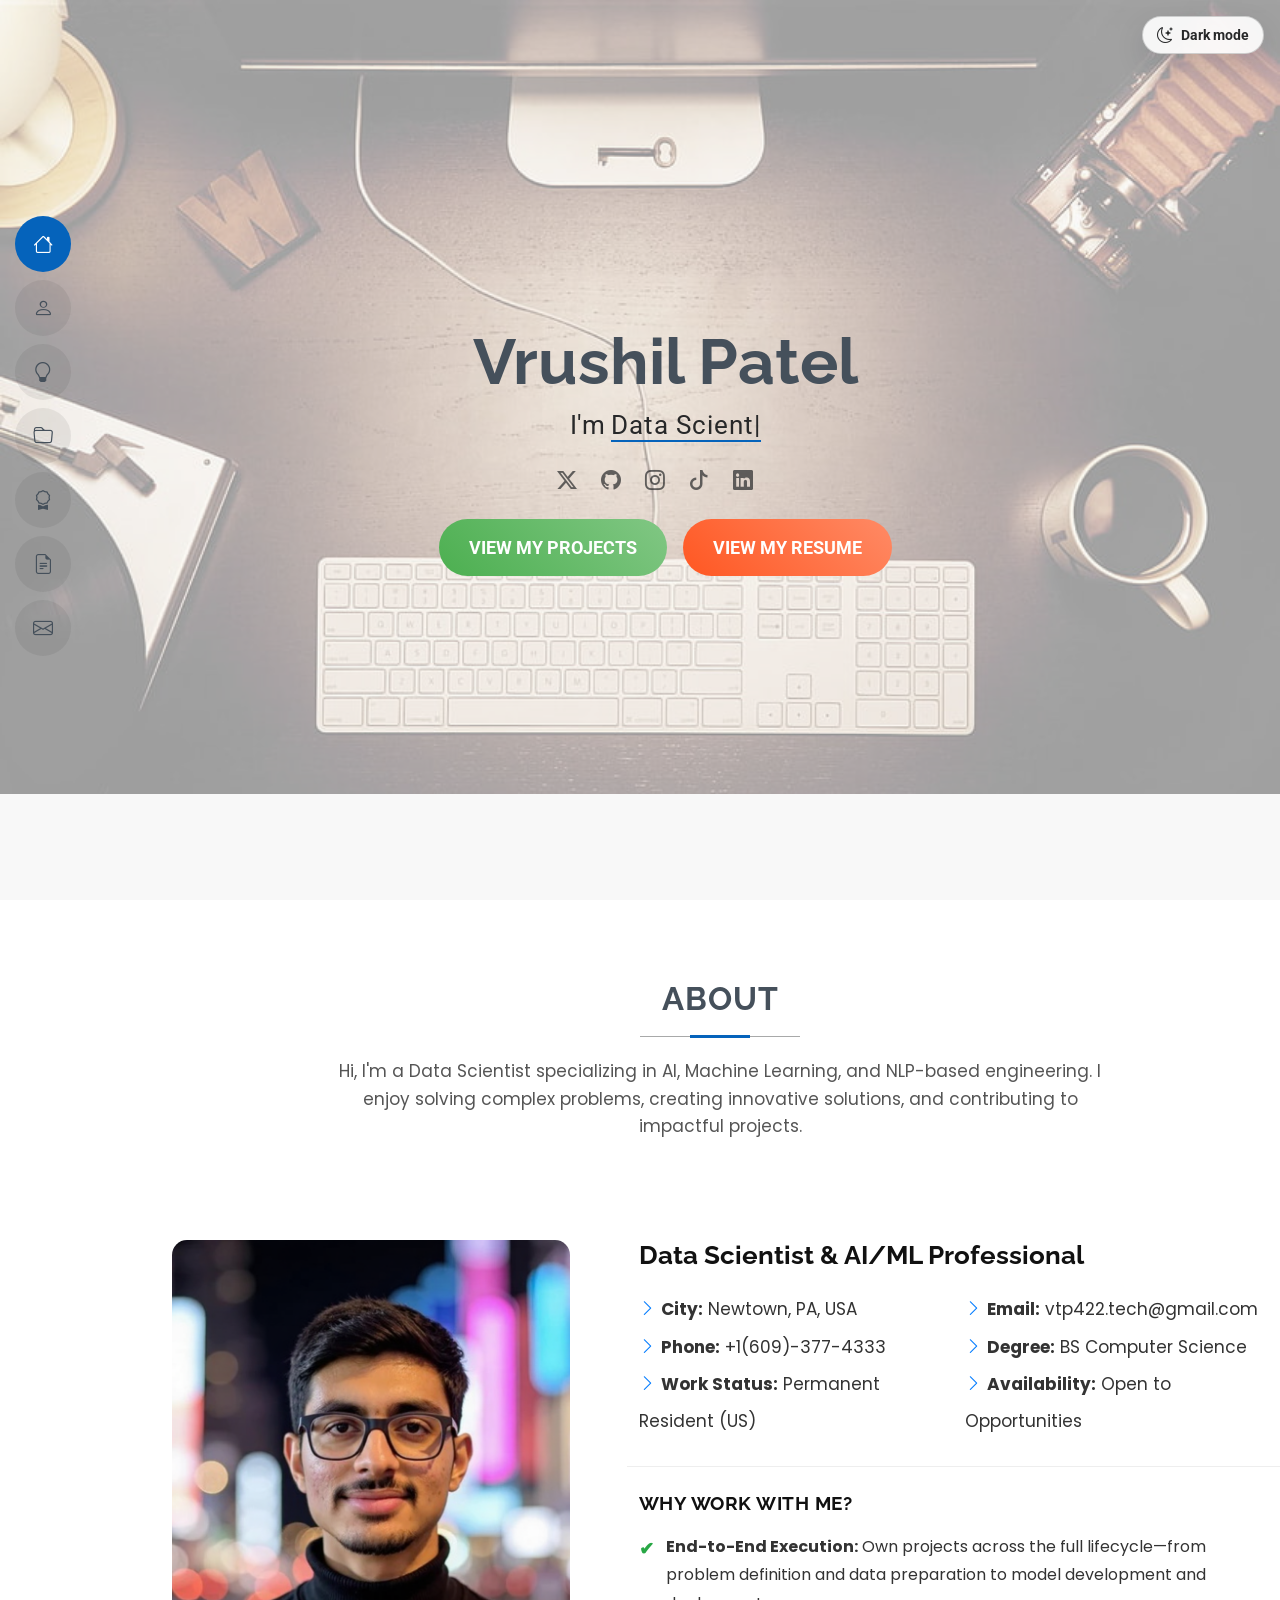
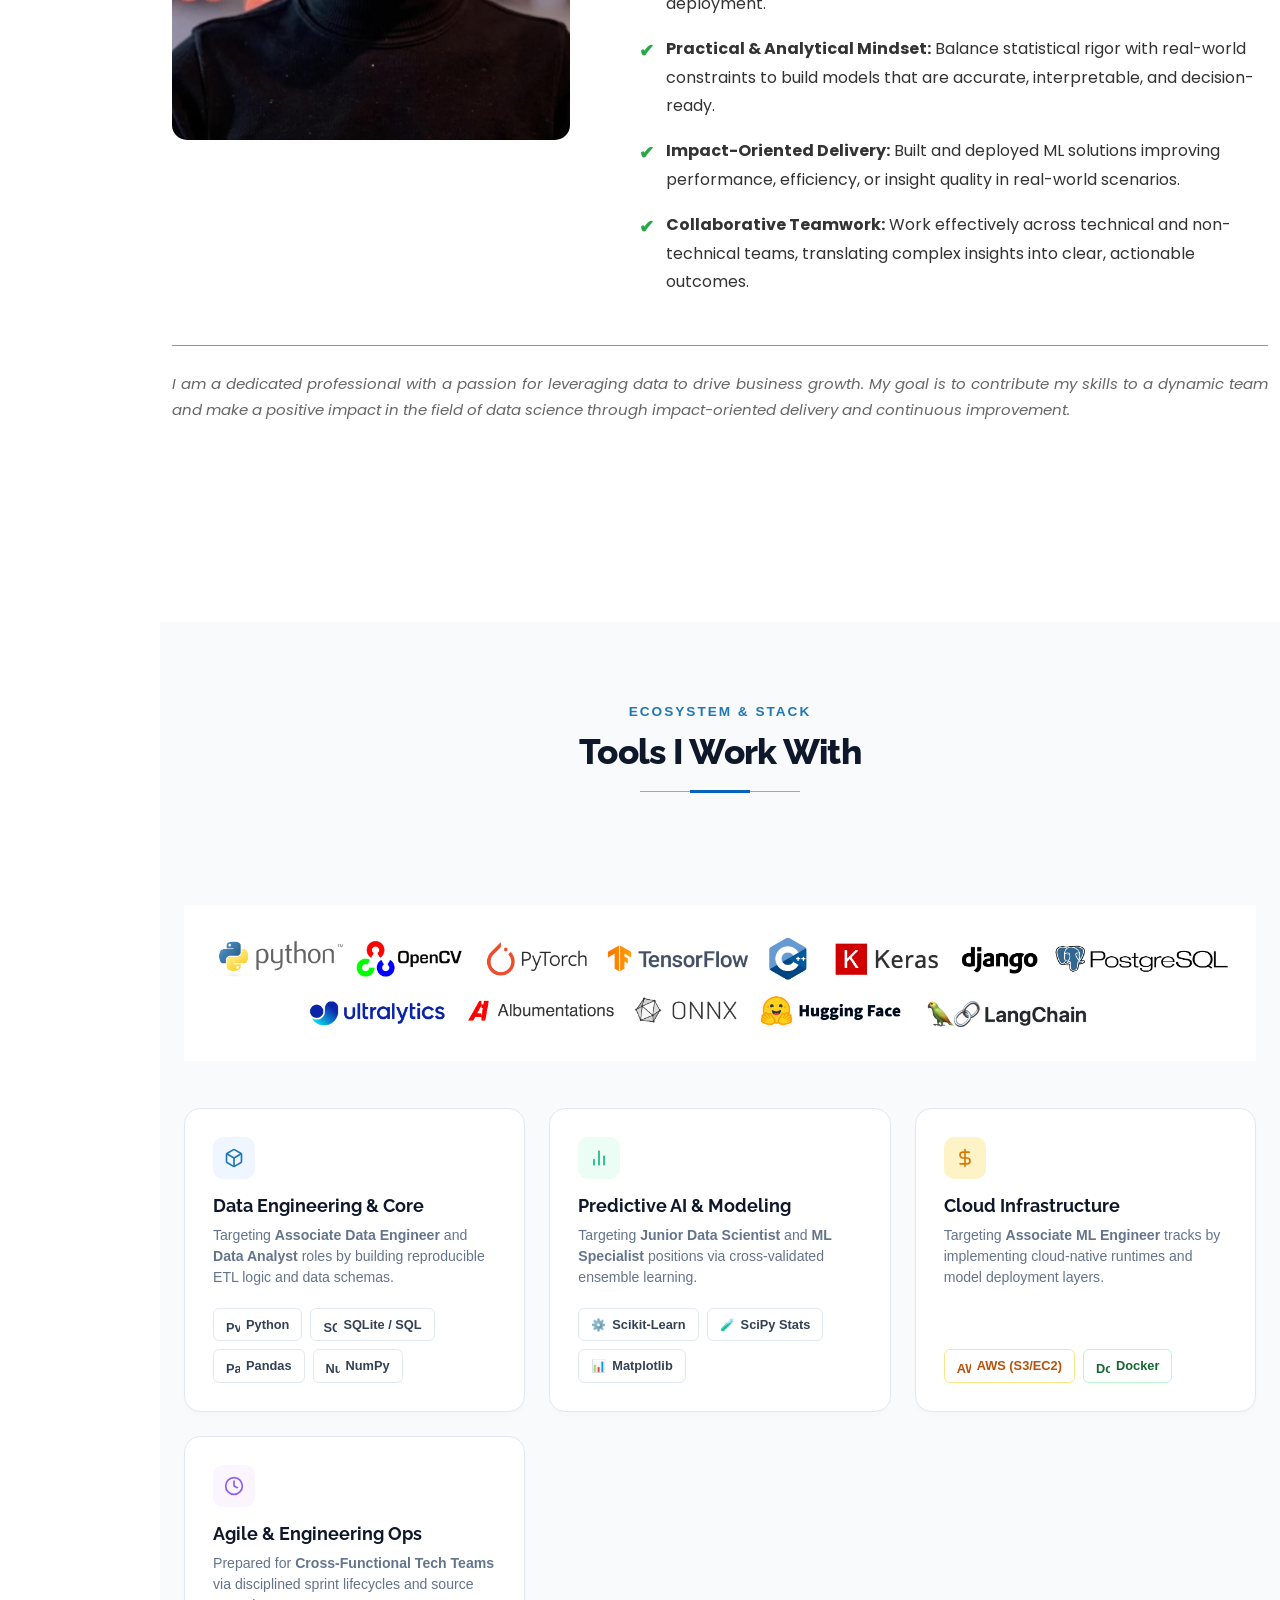
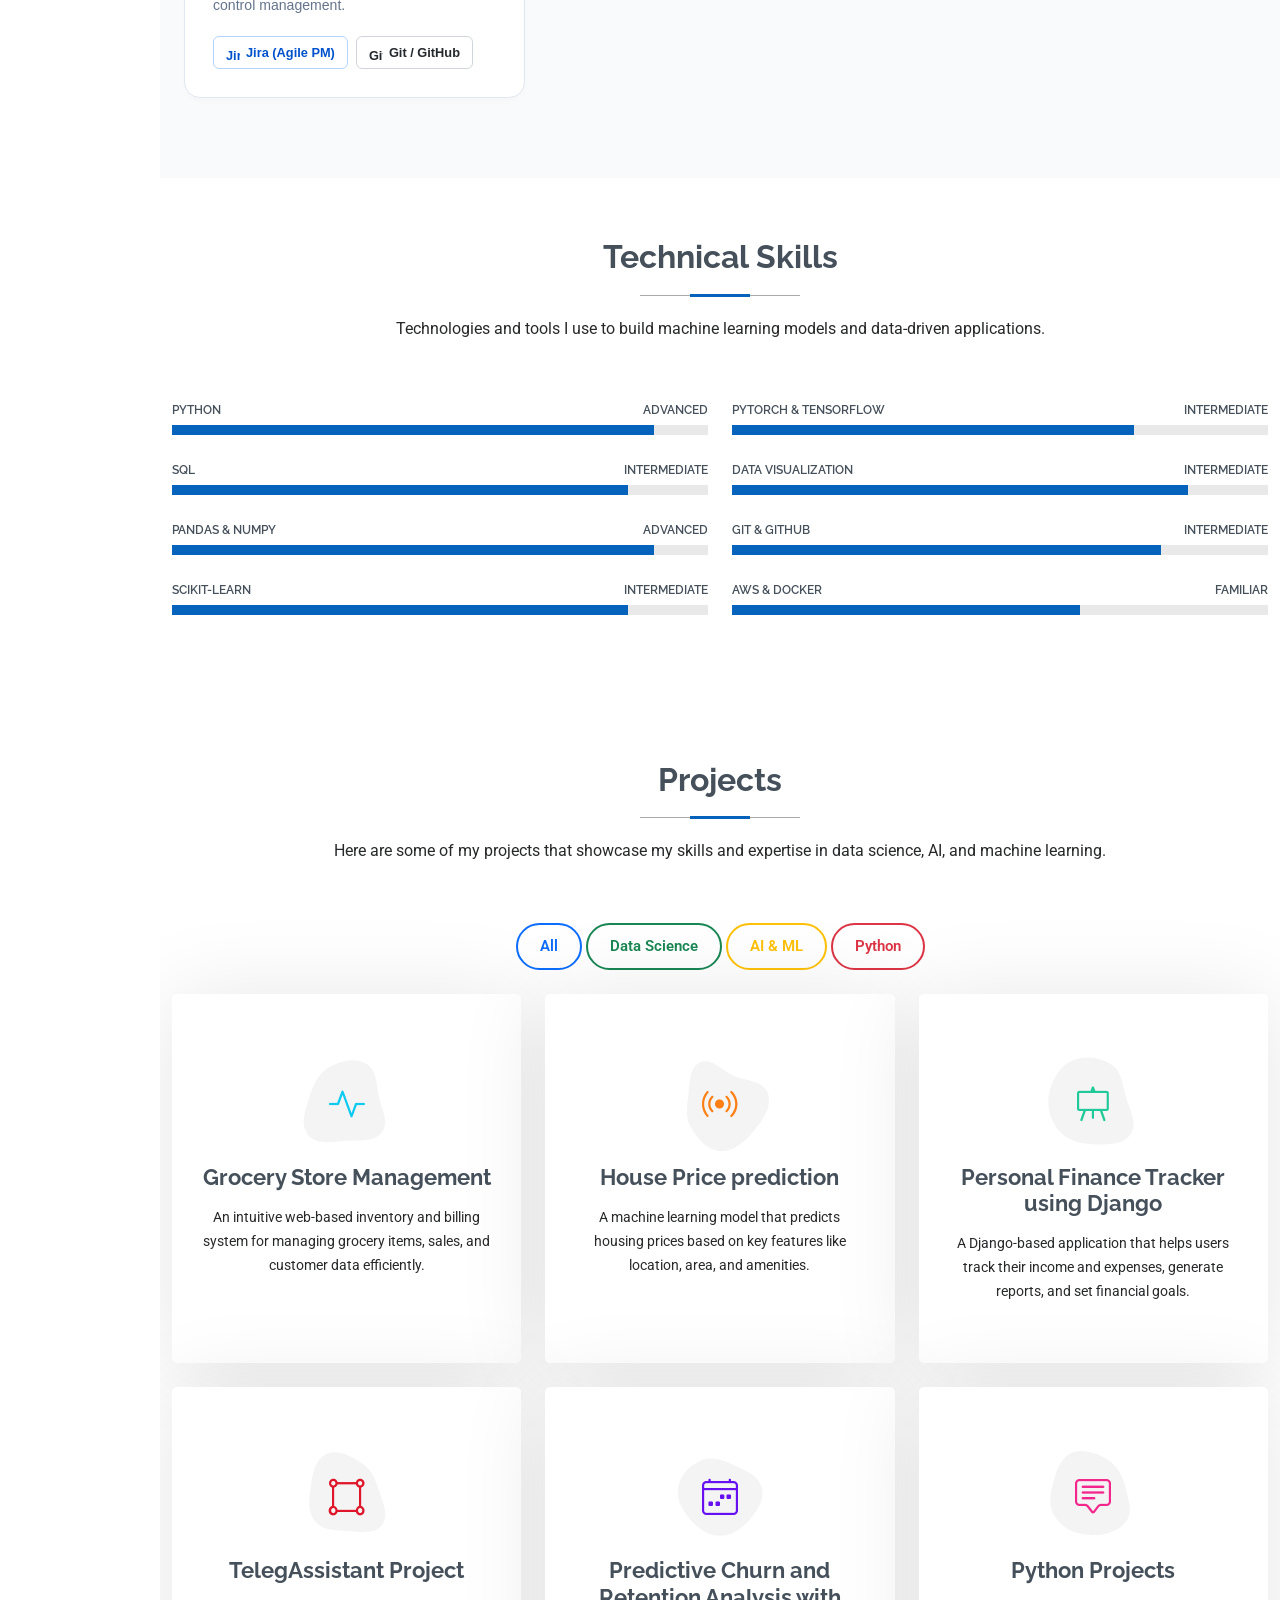
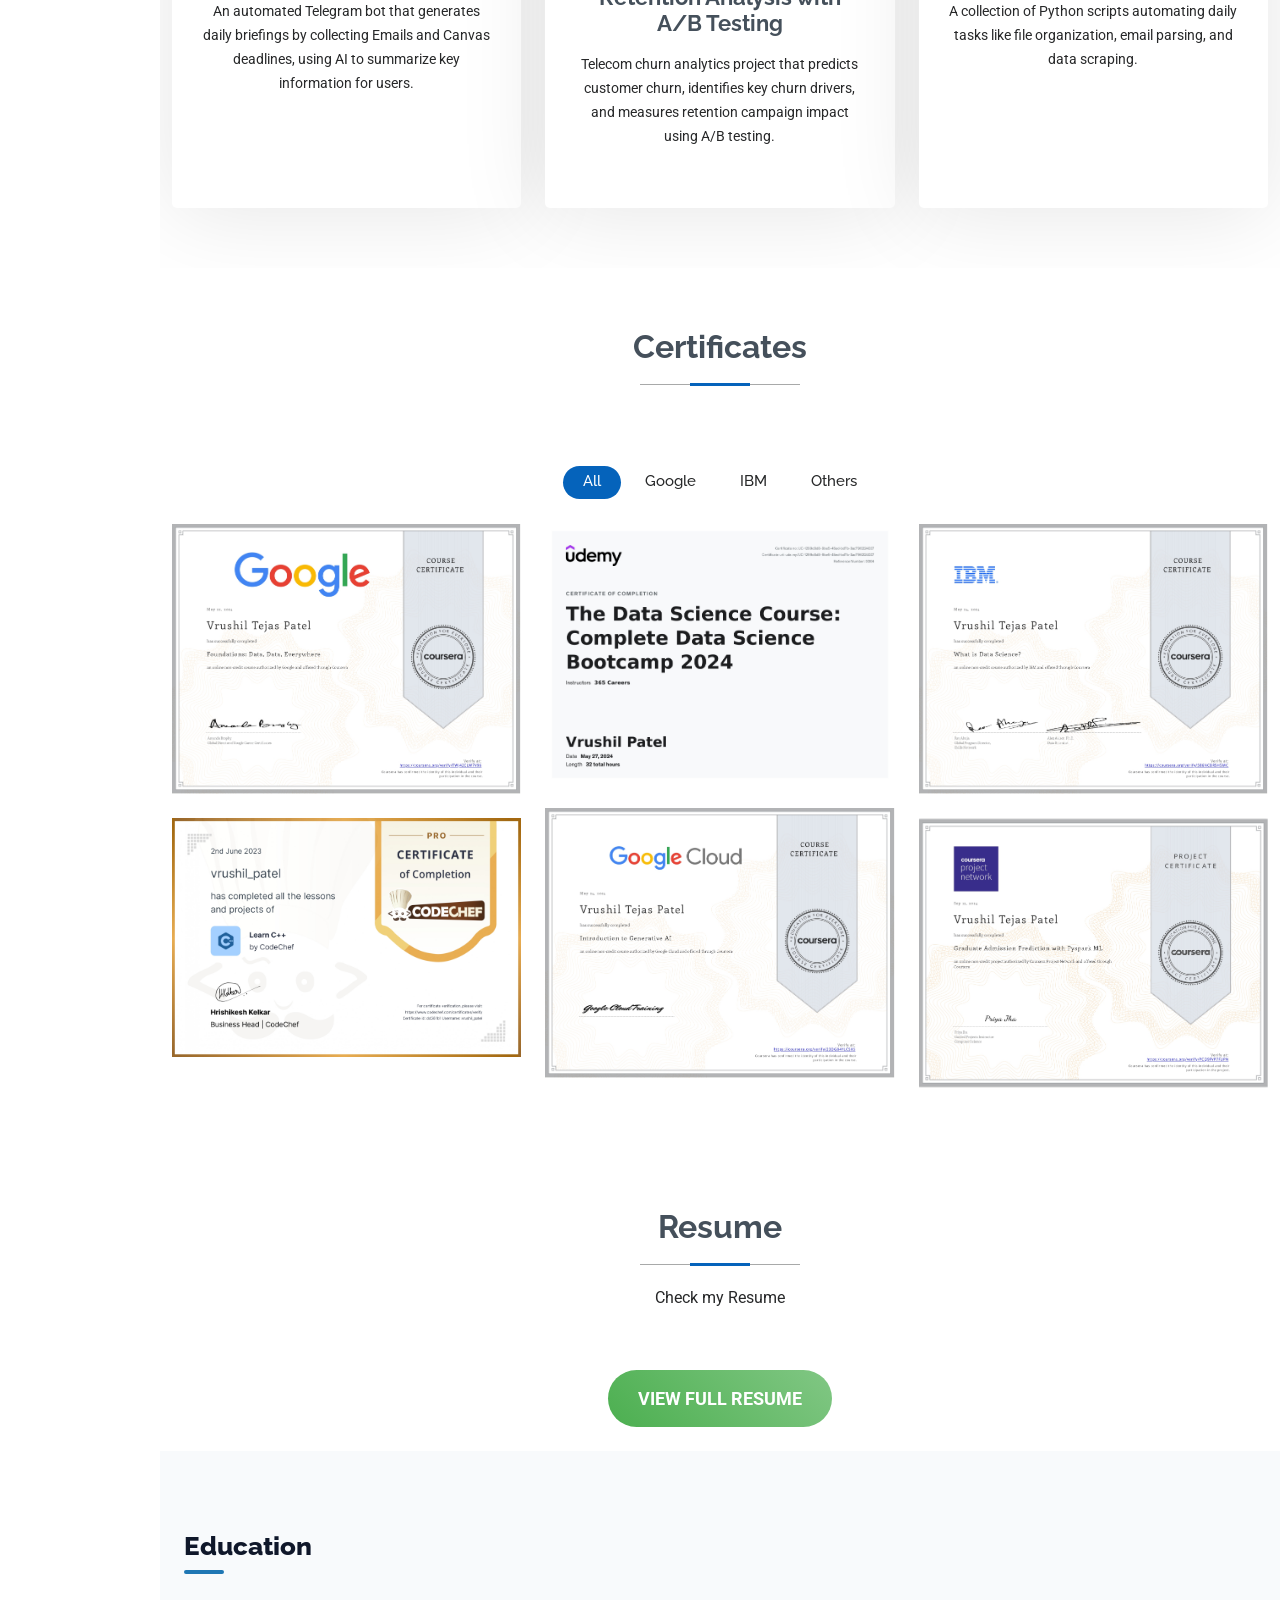
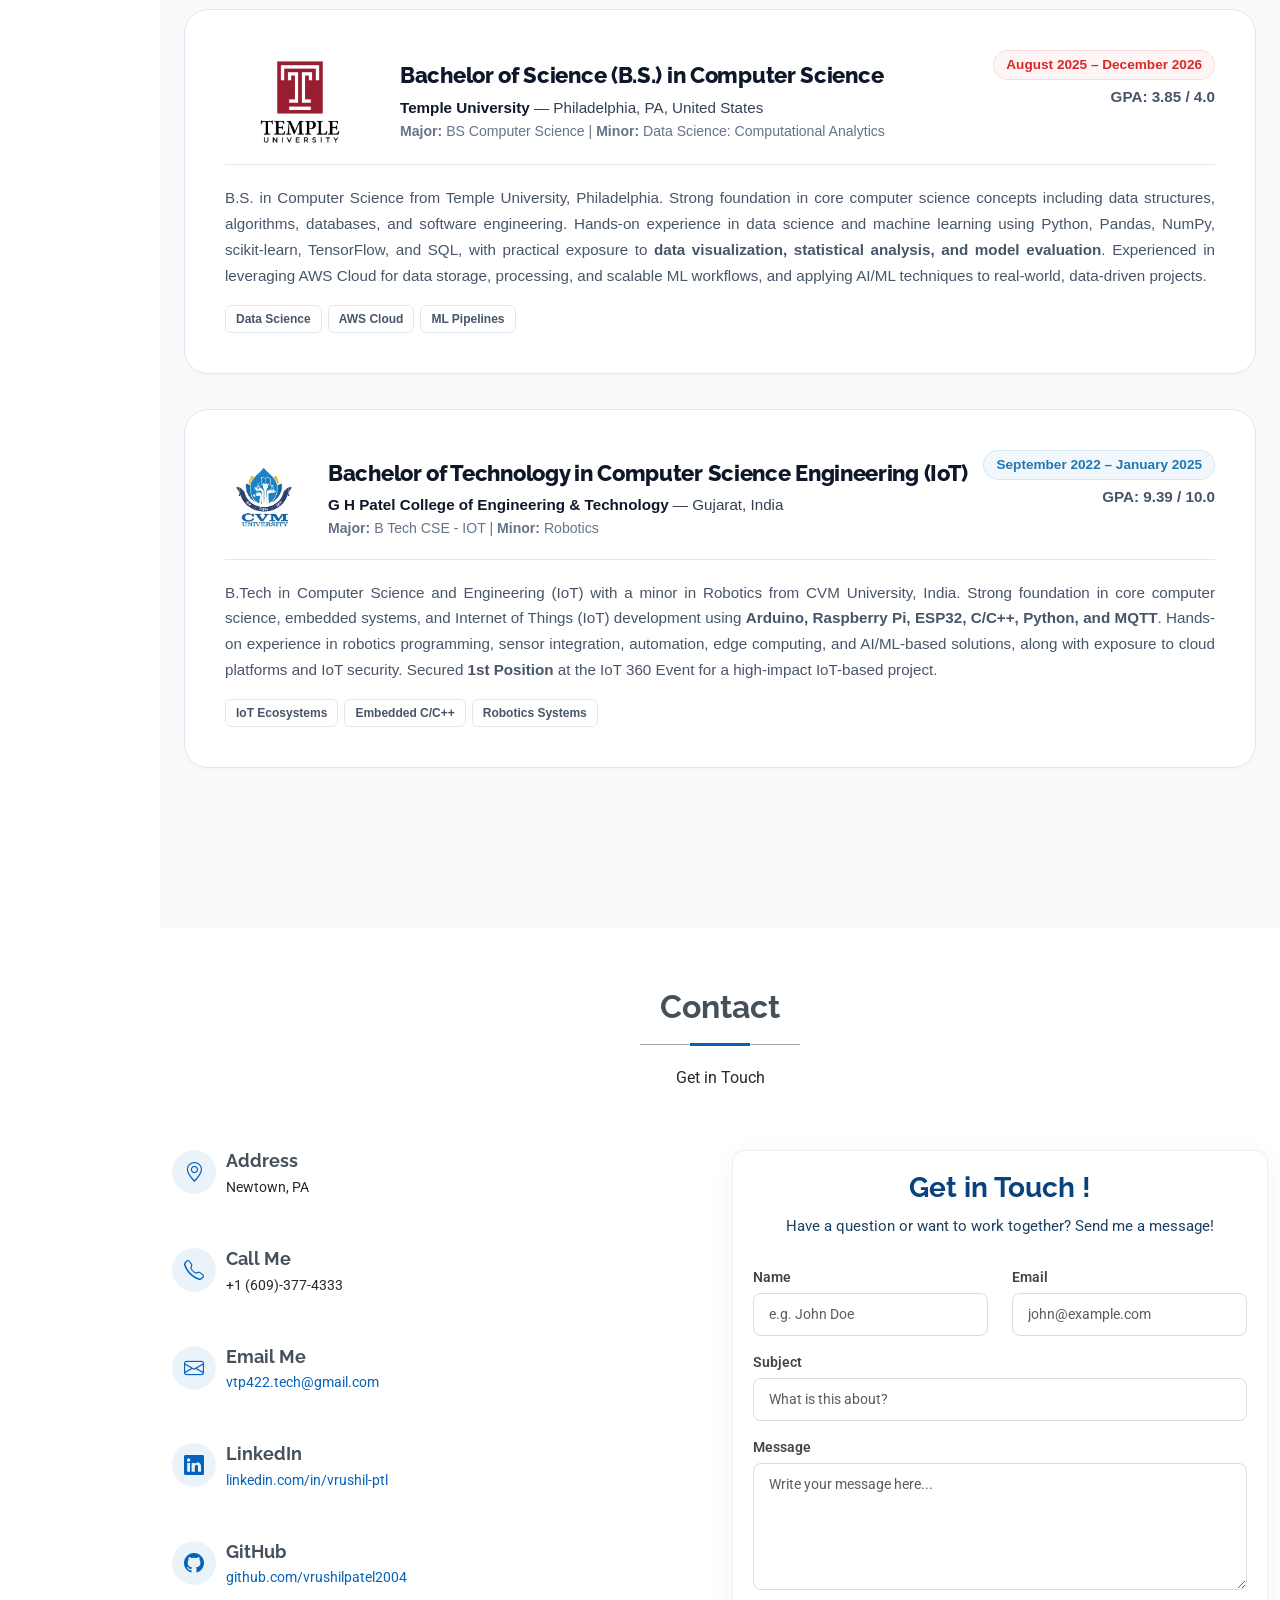
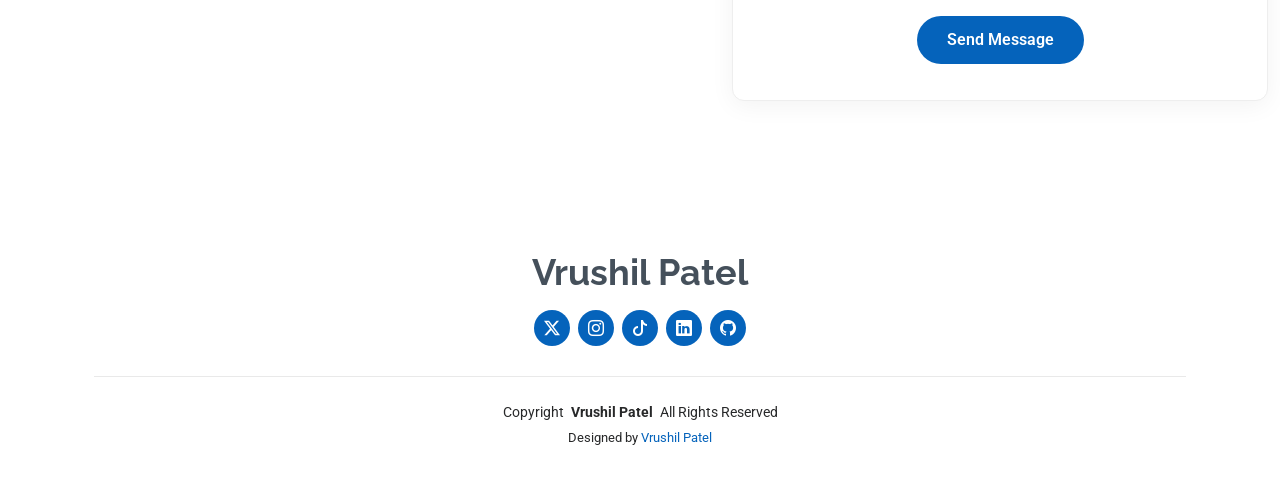
==== commit cd0bda62: "Added meta tag for google search console" ====
--- a/index.html
+++ b/index.html
@@ -23,6 +23,7 @@
   <!-- Optimized Meta Tags for Google Discoverability -->
   <meta content="Professional portfolio of Vrushil Patel (Vrushilpatel2004), a Software Design and Data Science student showcasing machine learning, data pipelines, and software projects." name="description">
   <meta content="Vrushil Patel, Vrushilpatel2004, Vrushil Patel portfolio, Data Science, Software Design, Software Engineer, AI/ML, Machine Learning, Temple University" name="keywords">
+  <meta name="google-site-verification" content="n8oy4kkKYsrI0Qr-0KChz3GPyTC3DNHZh46lyLWdrjQ"/>
 
   <!-- Favicons -->
   <link href="assets/img/v icon.png" rel="icon">
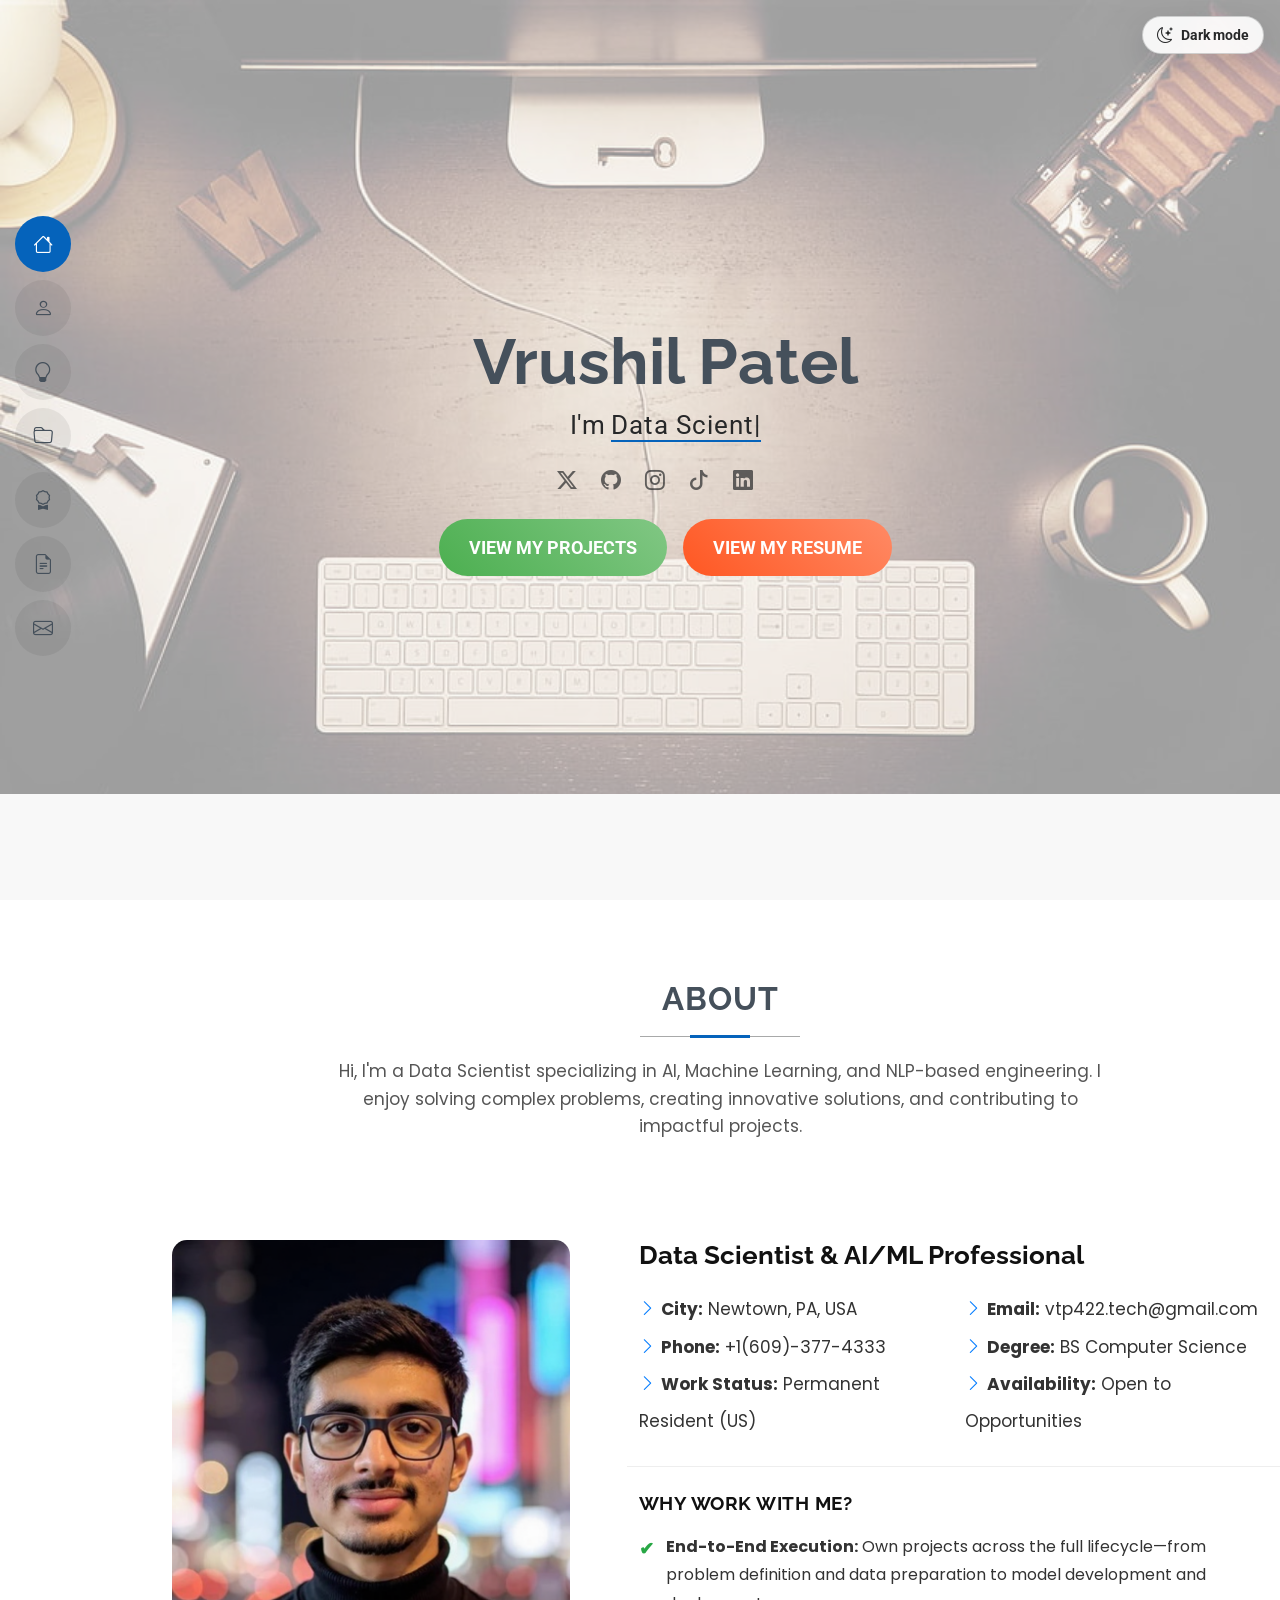
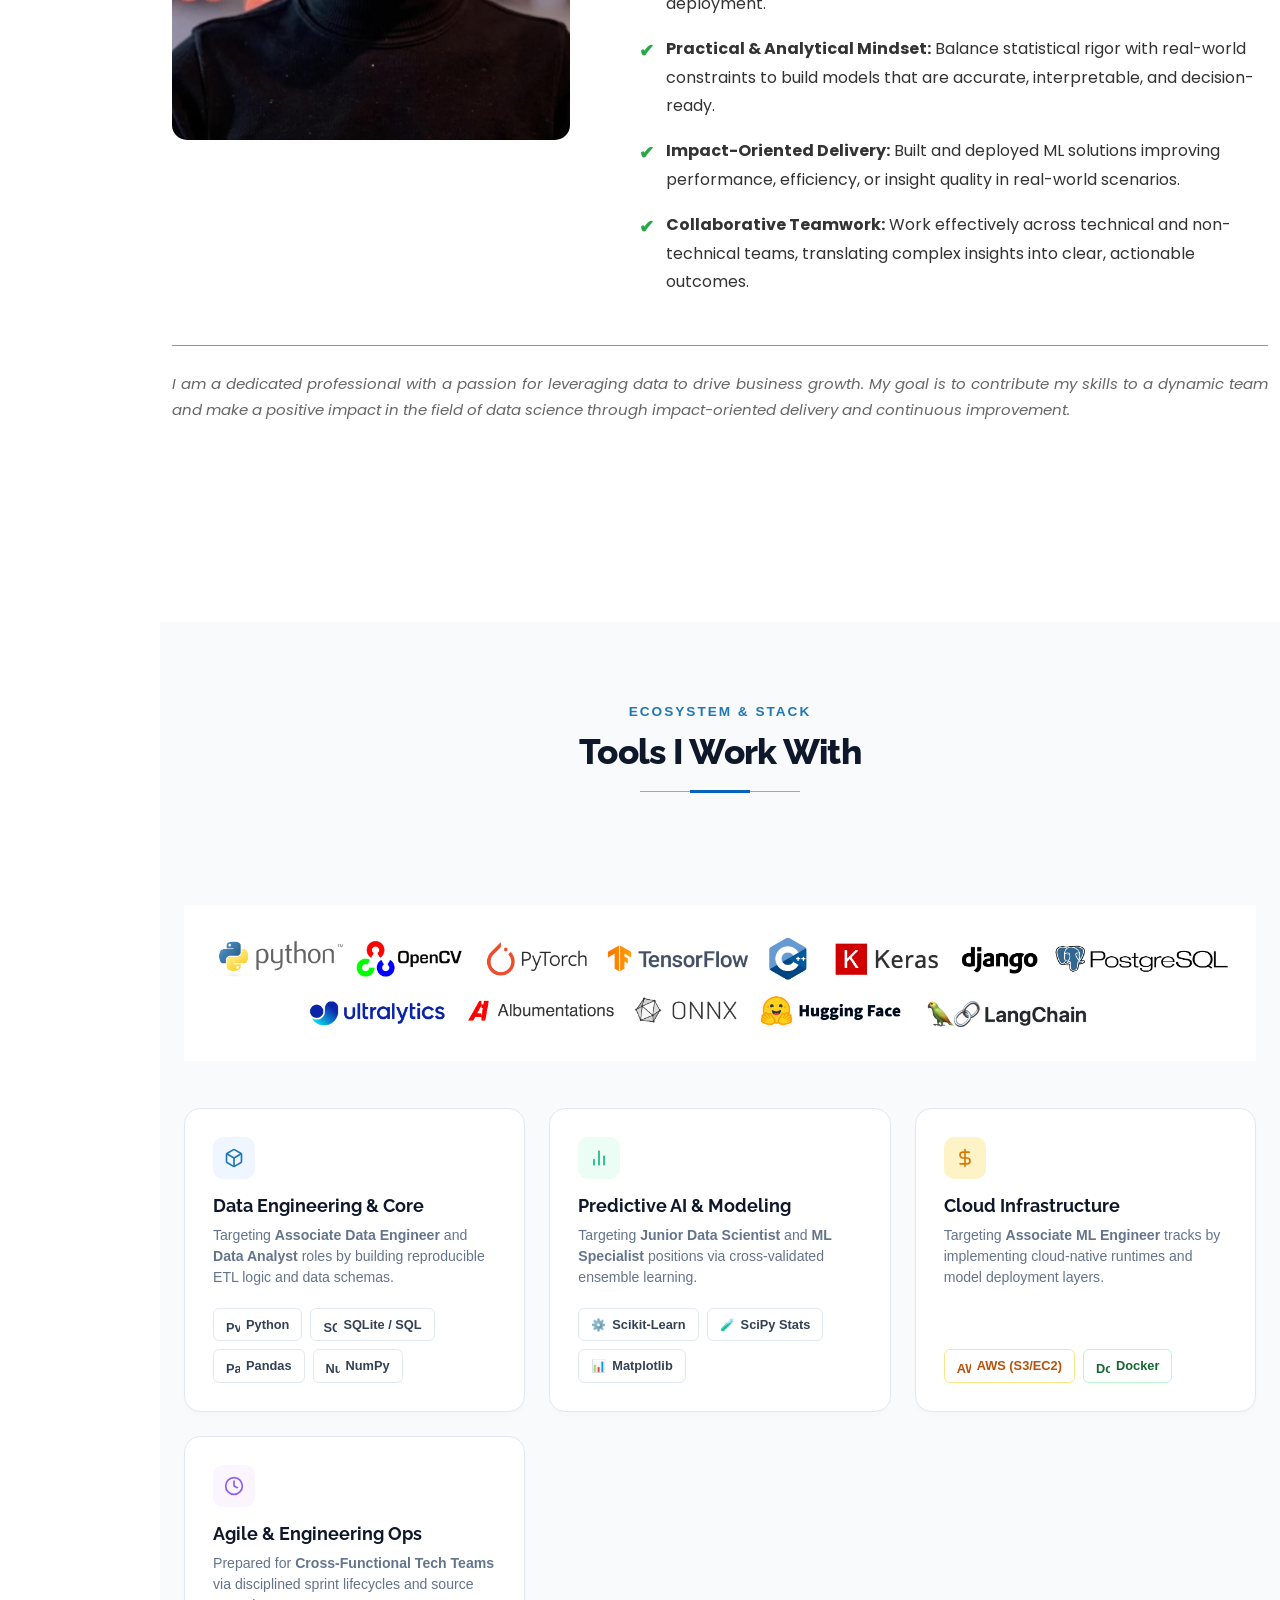
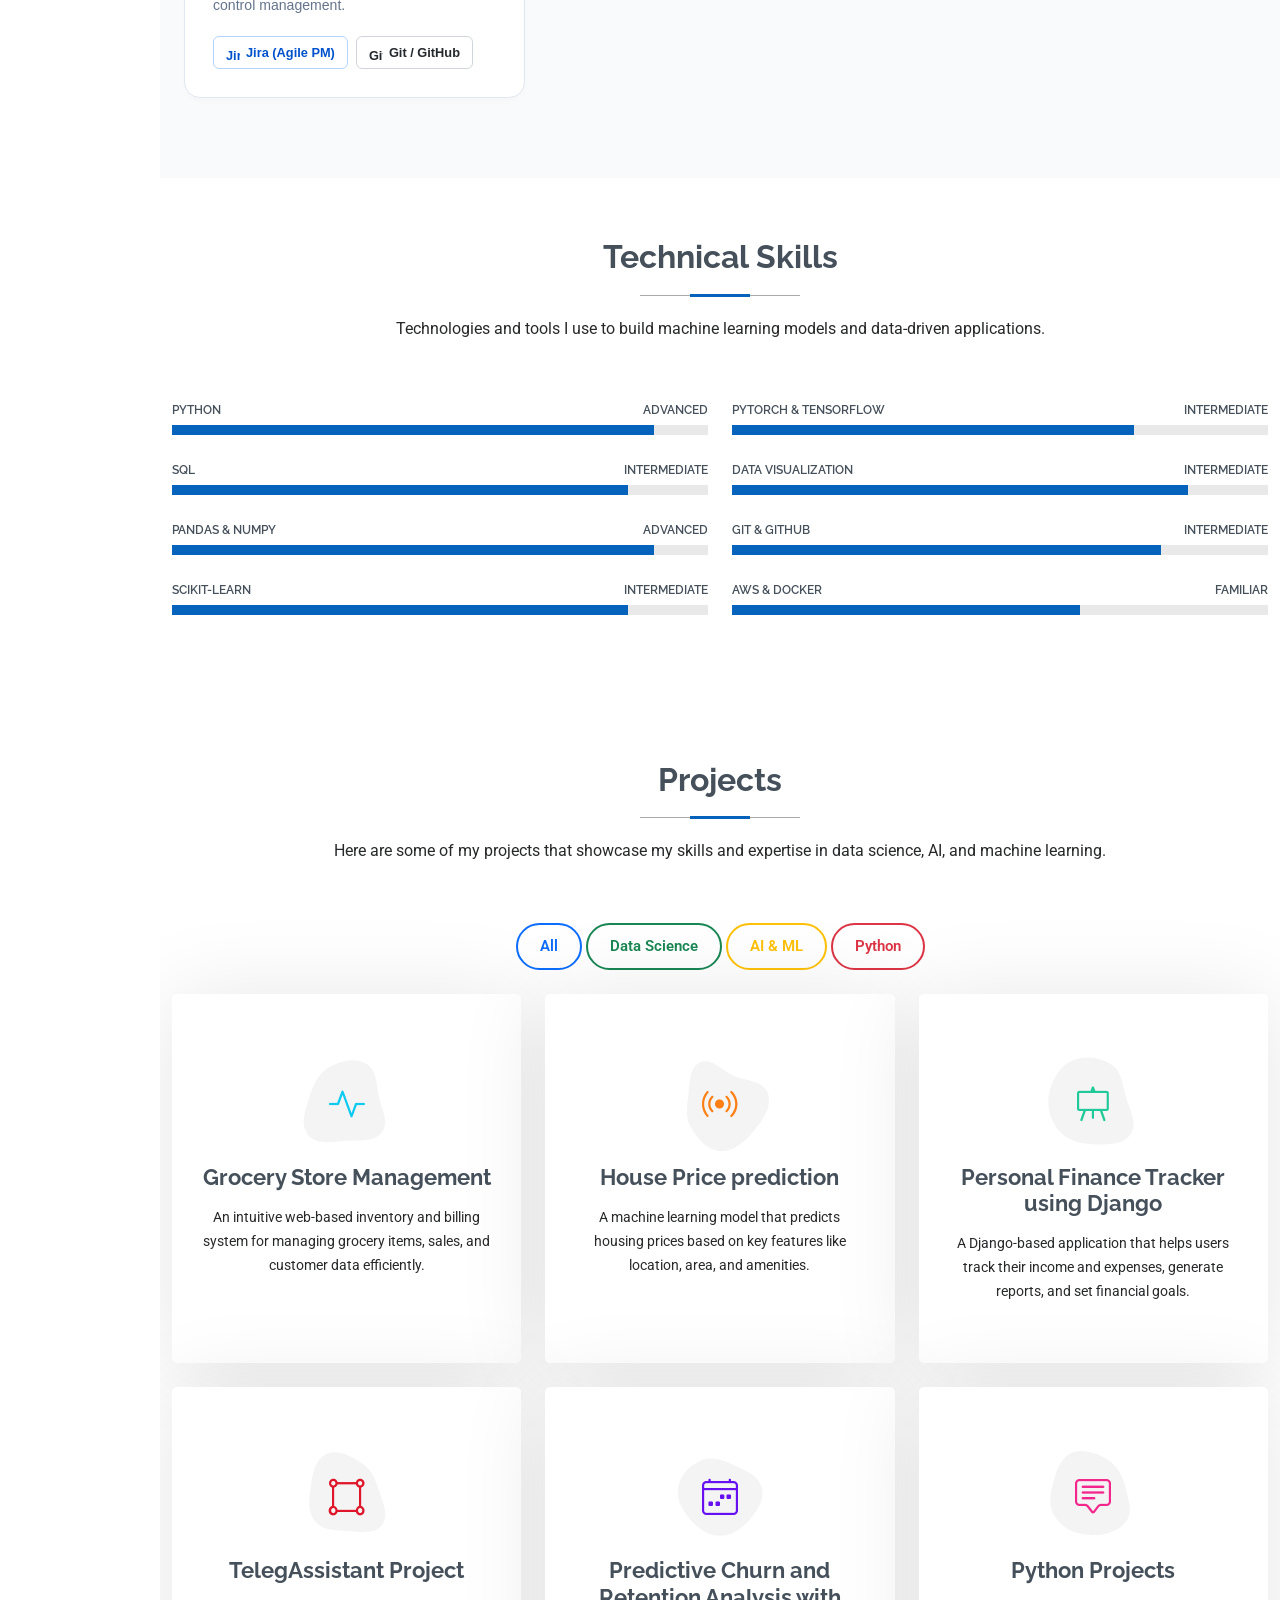
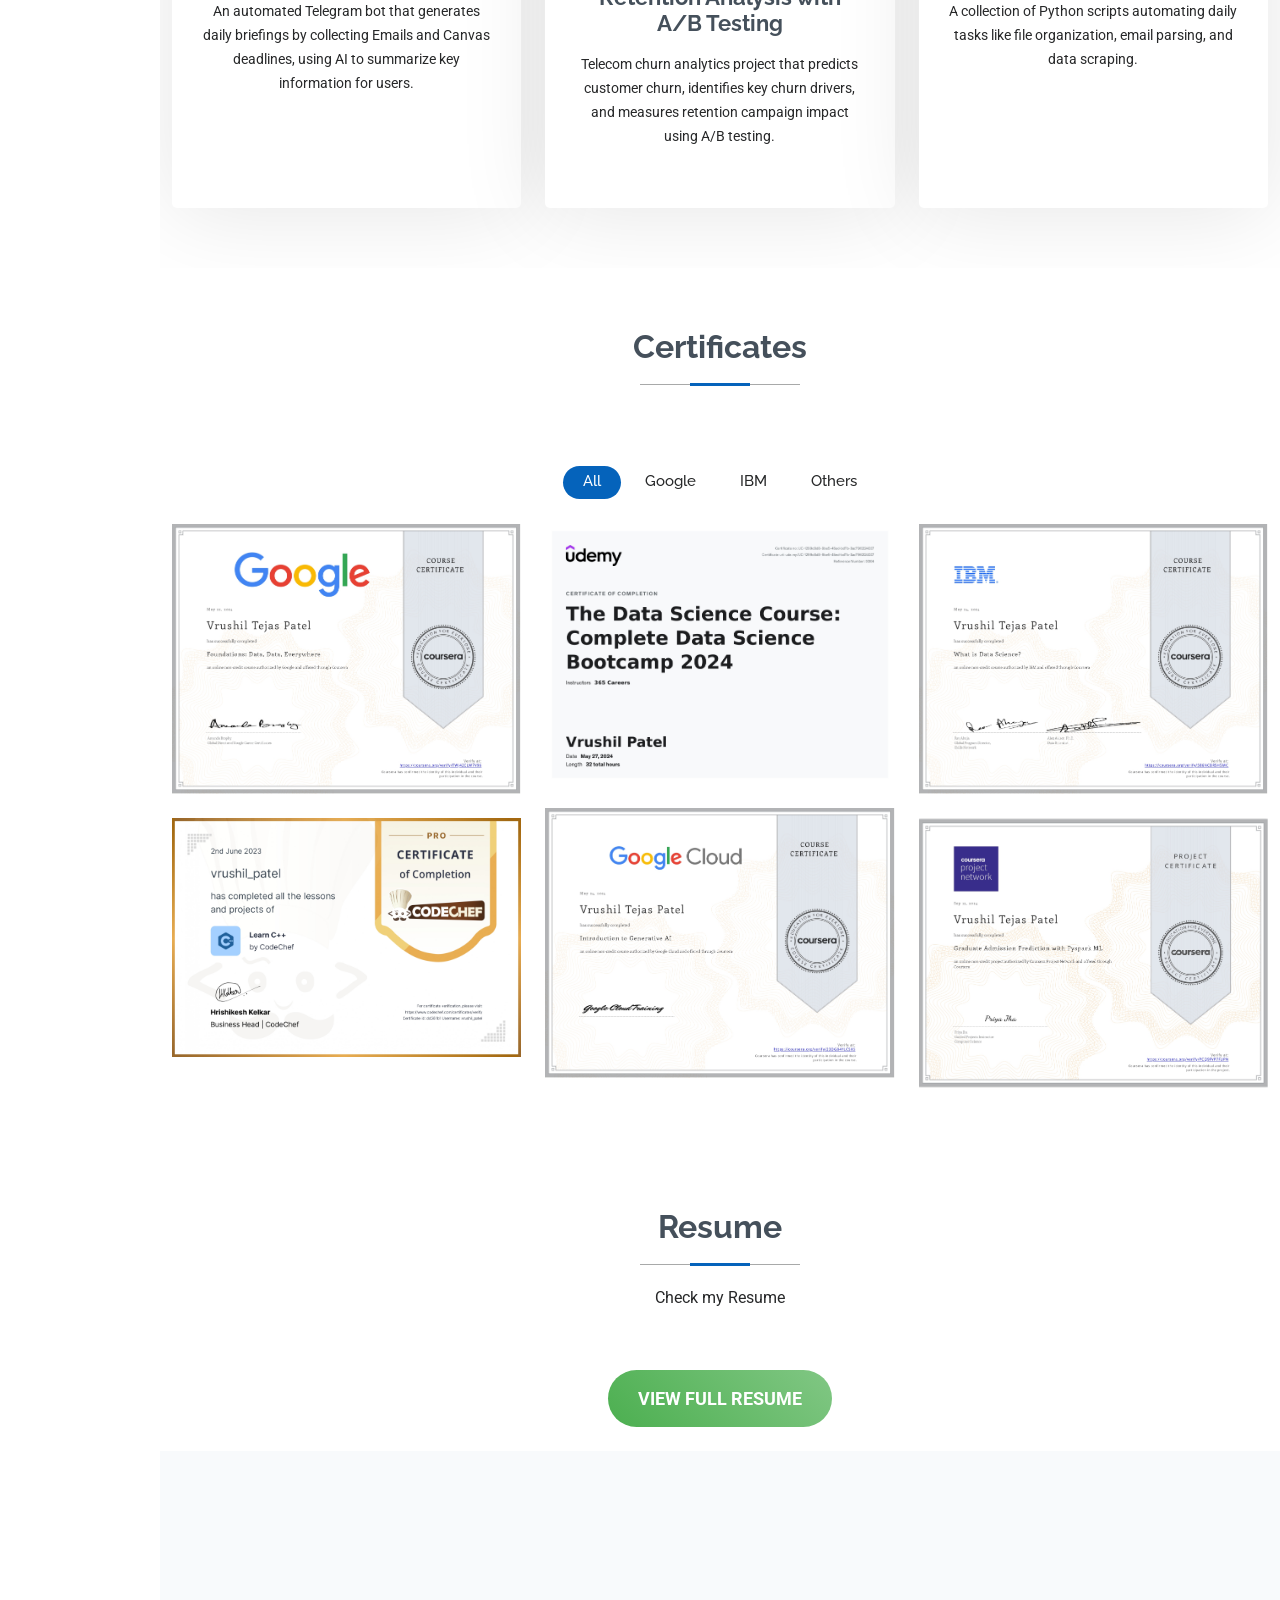
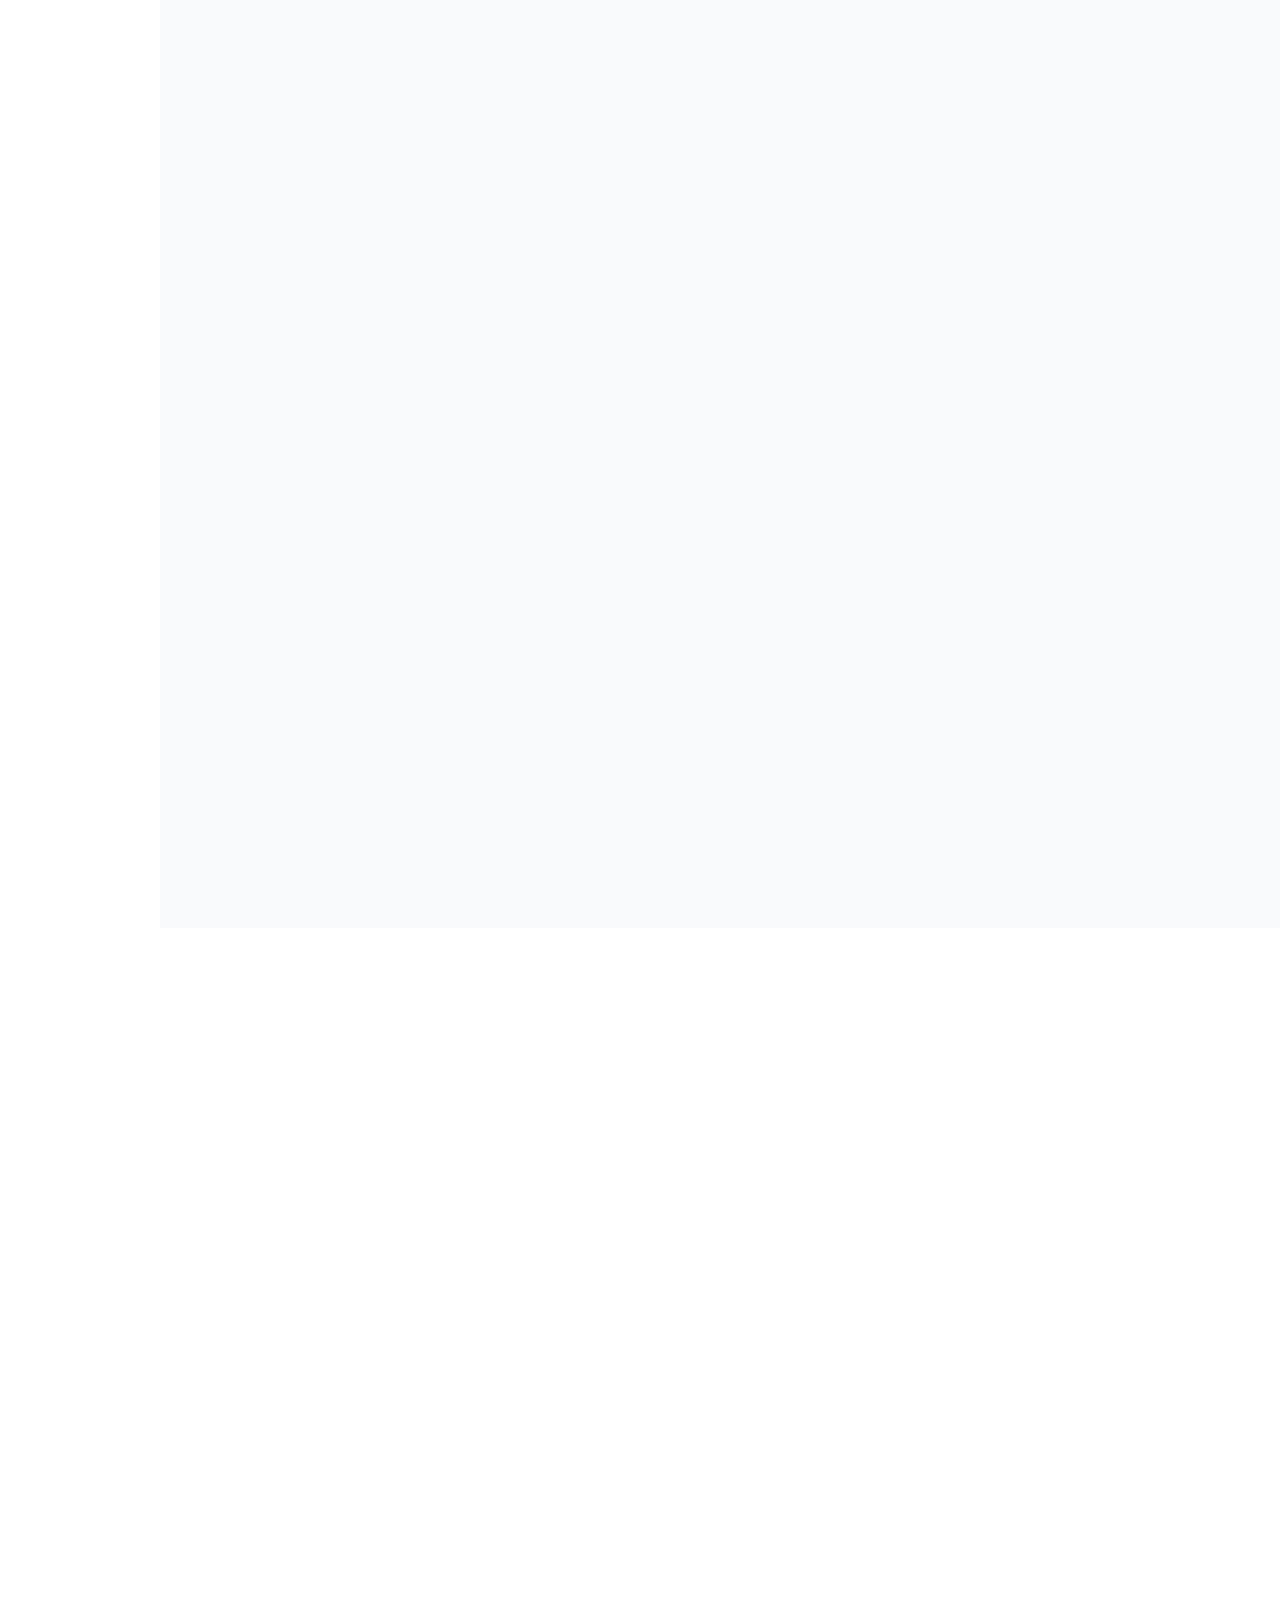
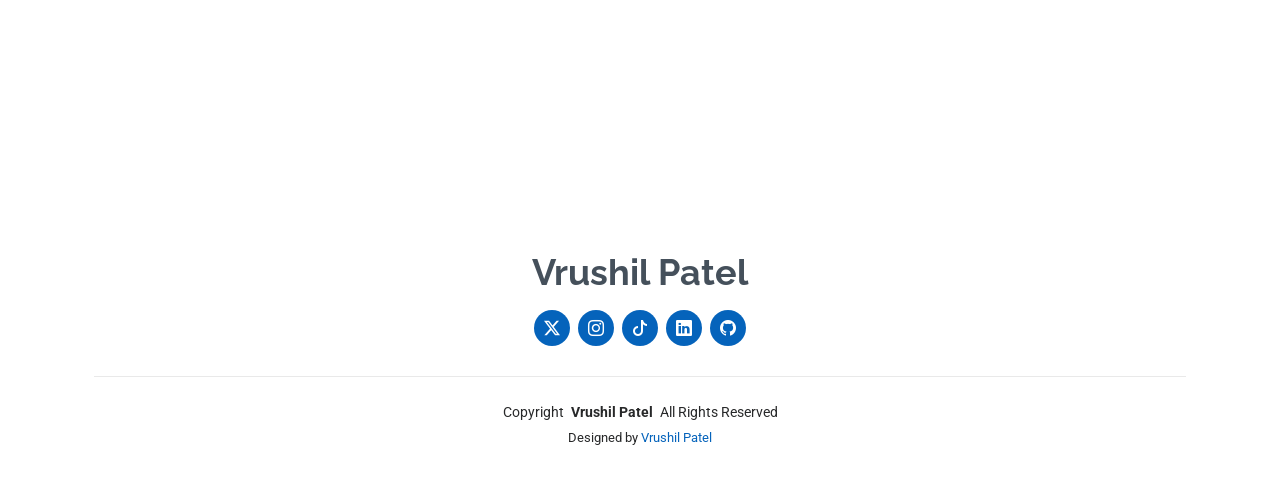
==== commit cf7c8b3f: "Updated resume" ====
--- a/index.html
+++ b/index.html
@@ -97,7 +97,7 @@
   <a href="#services" class="btn btn-primary btn-lg mx-2" style="background: linear-gradient(45deg, #4CAF50, #81C784); border: none; color: white; border-radius: 50px; padding: 15px 30px; font-size: 18px; font-weight: bold; text-transform: uppercase; transition: transform 0.3s ease, box-shadow 0.3s ease;">
     View My Projects
   </a>
-  <a href="assets/files/Vrushil-Resume 3.0.pdf" target="_blank" rel="noopener noreferrer" class="btn btn-secondary btn-lg mx-2" style="background: linear-gradient(45deg, #FF5722, #FF8A65); border: none; color: white; border-radius: 50px; padding: 15px 30px; font-size: 18px; font-weight: bold; text-transform: uppercase; transition: transform 0.3s ease, box-shadow 0.3s ease;">
+  <a href="assets/files/Vrushil Resume 3.0.pdf" target="_blank" rel="noopener noreferrer" class="btn btn-secondary btn-lg mx-2" style="background: linear-gradient(45deg, #FF5722, #FF8A65); border: none; color: white; border-radius: 50px; padding: 15px 30px; font-size: 18px; font-weight: bold; text-transform: uppercase; transition: transform 0.3s ease, box-shadow 0.3s ease;">
     View My Resume
   </a>
 </div>
@@ -1004,7 +1004,7 @@
 
         <!-- Download Full Resume Button -->
        <div class="col-12 text-center mb-4" data-aos="fade-up" data-aos-delay="100">
-  <a href="assets/files/Vrushil-Resume 3.0.pdf" target="_blank" rel="noopener noreferrer" class="btn btn-primary btn-lg" style="background: linear-gradient(45deg, #4CAF50, #81C784); border: none; color: white; border-radius: 50px; padding: 15px 30px; font-size: 18px; font-weight: bold; text-transform: uppercase; transition: transform 0.3s ease, box-shadow 0.3s ease;">
+  <a href="assets/files/Vrushil Resume 3.0.pdf" target="_blank" rel="noopener noreferrer" class="btn btn-primary btn-lg" style="background: linear-gradient(45deg, #4CAF50, #81C784); border: none; color: white; border-radius: 50px; padding: 15px 30px; font-size: 18px; font-weight: bold; text-transform: uppercase; transition: transform 0.3s ease, box-shadow 0.3s ease;">
     View Full Resume
   </a>
 </div><!-- End Download Button -->
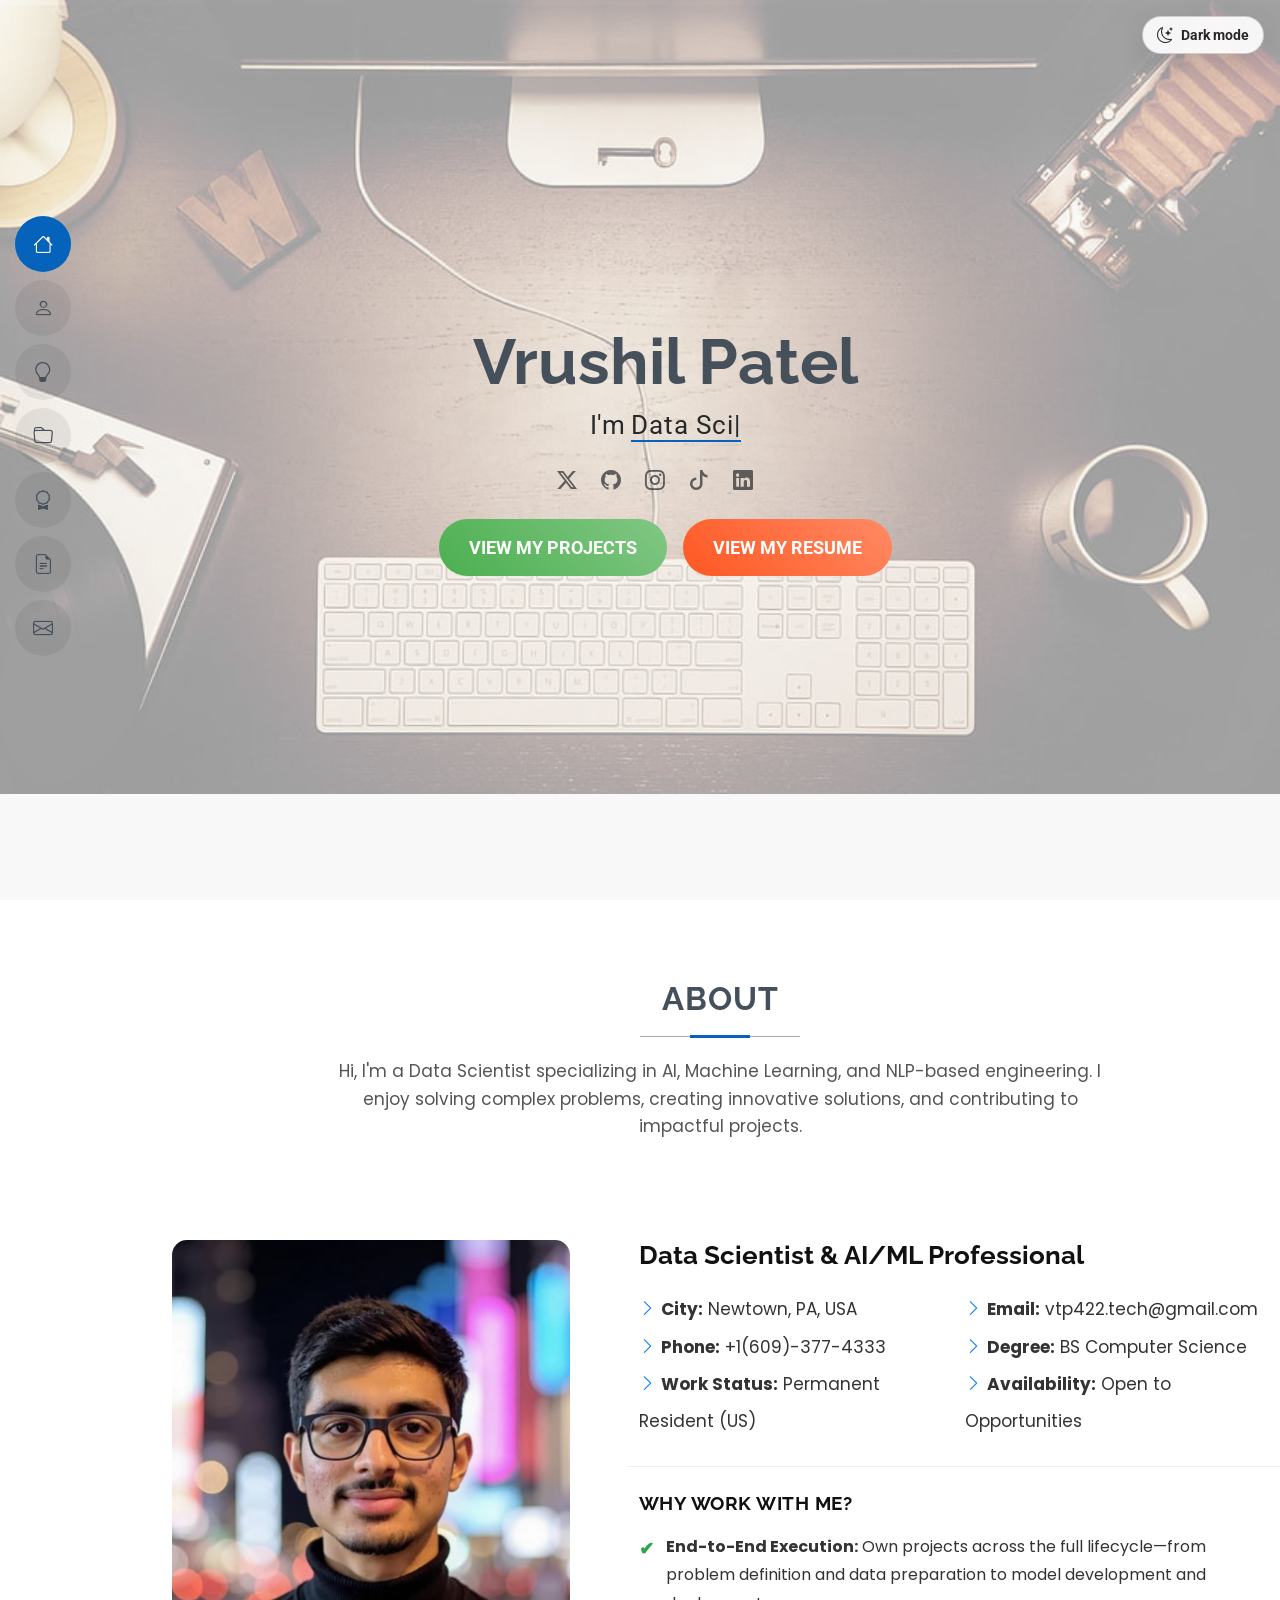
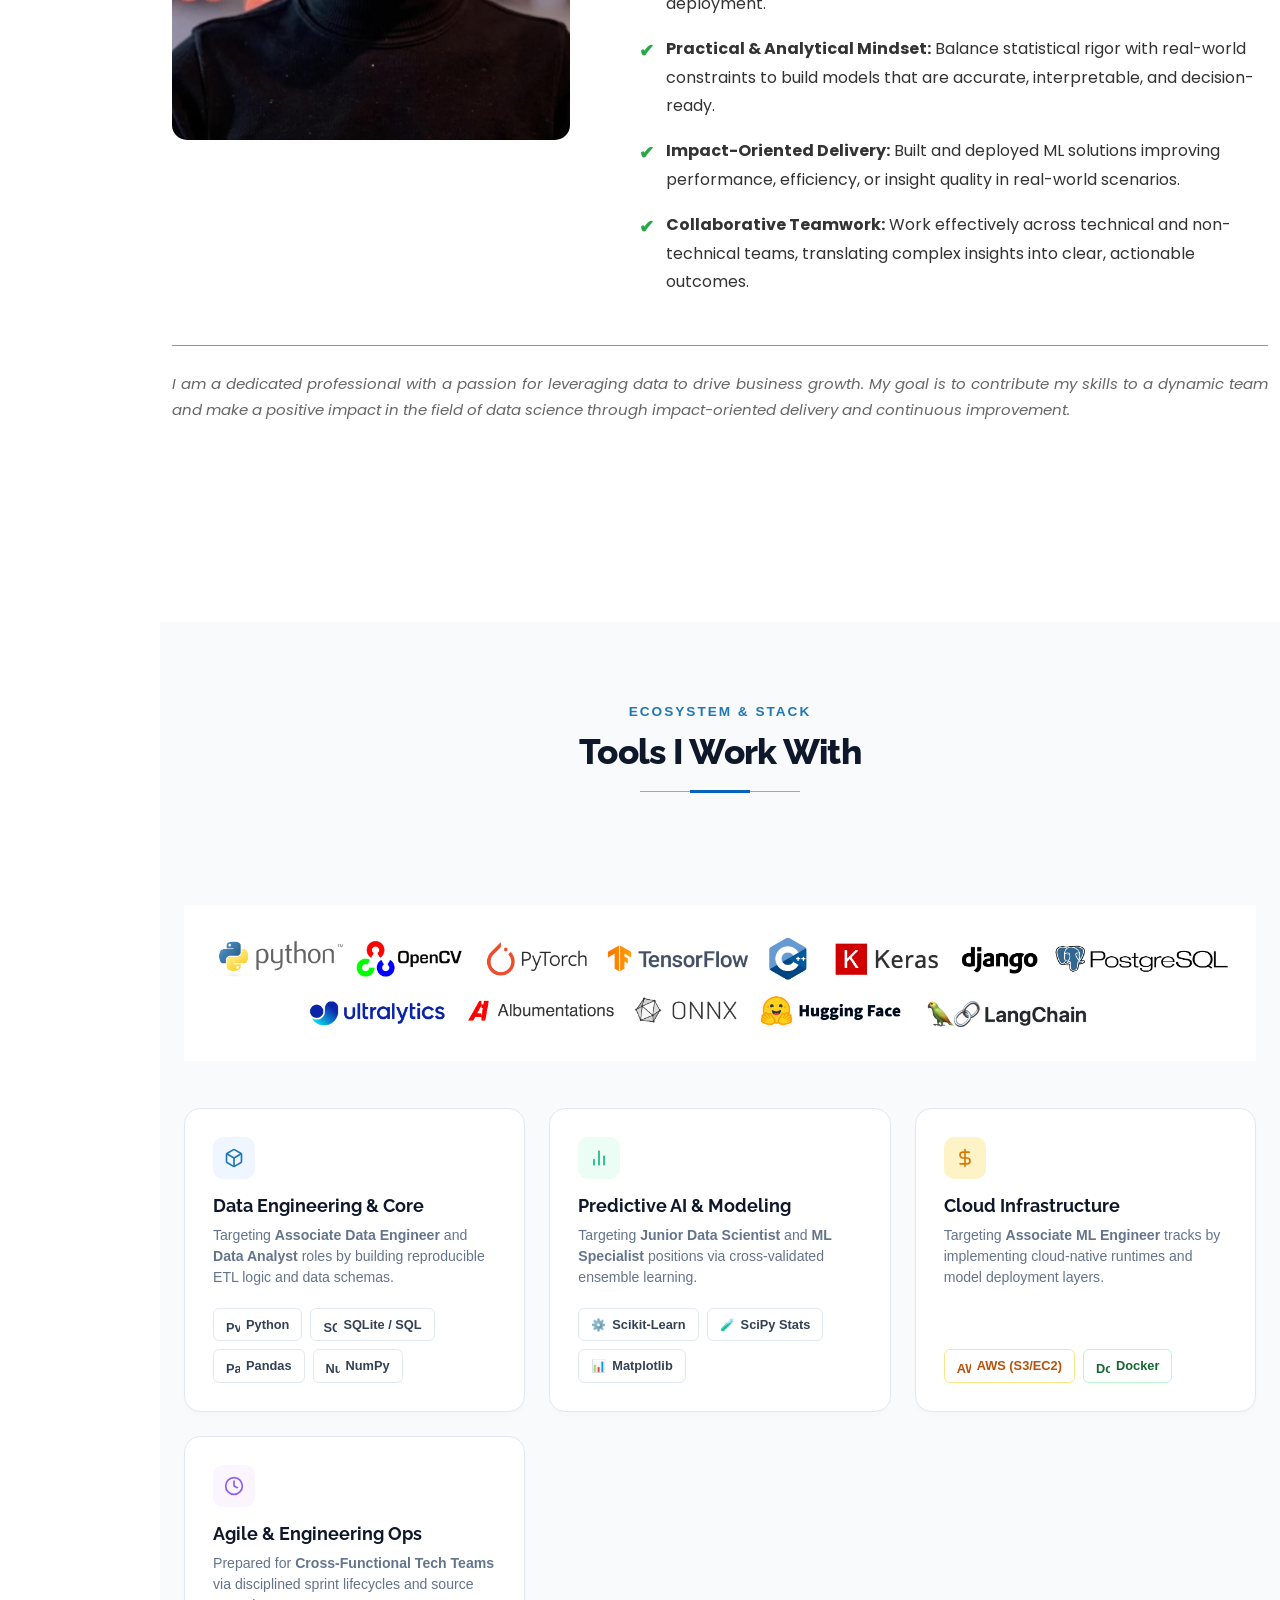
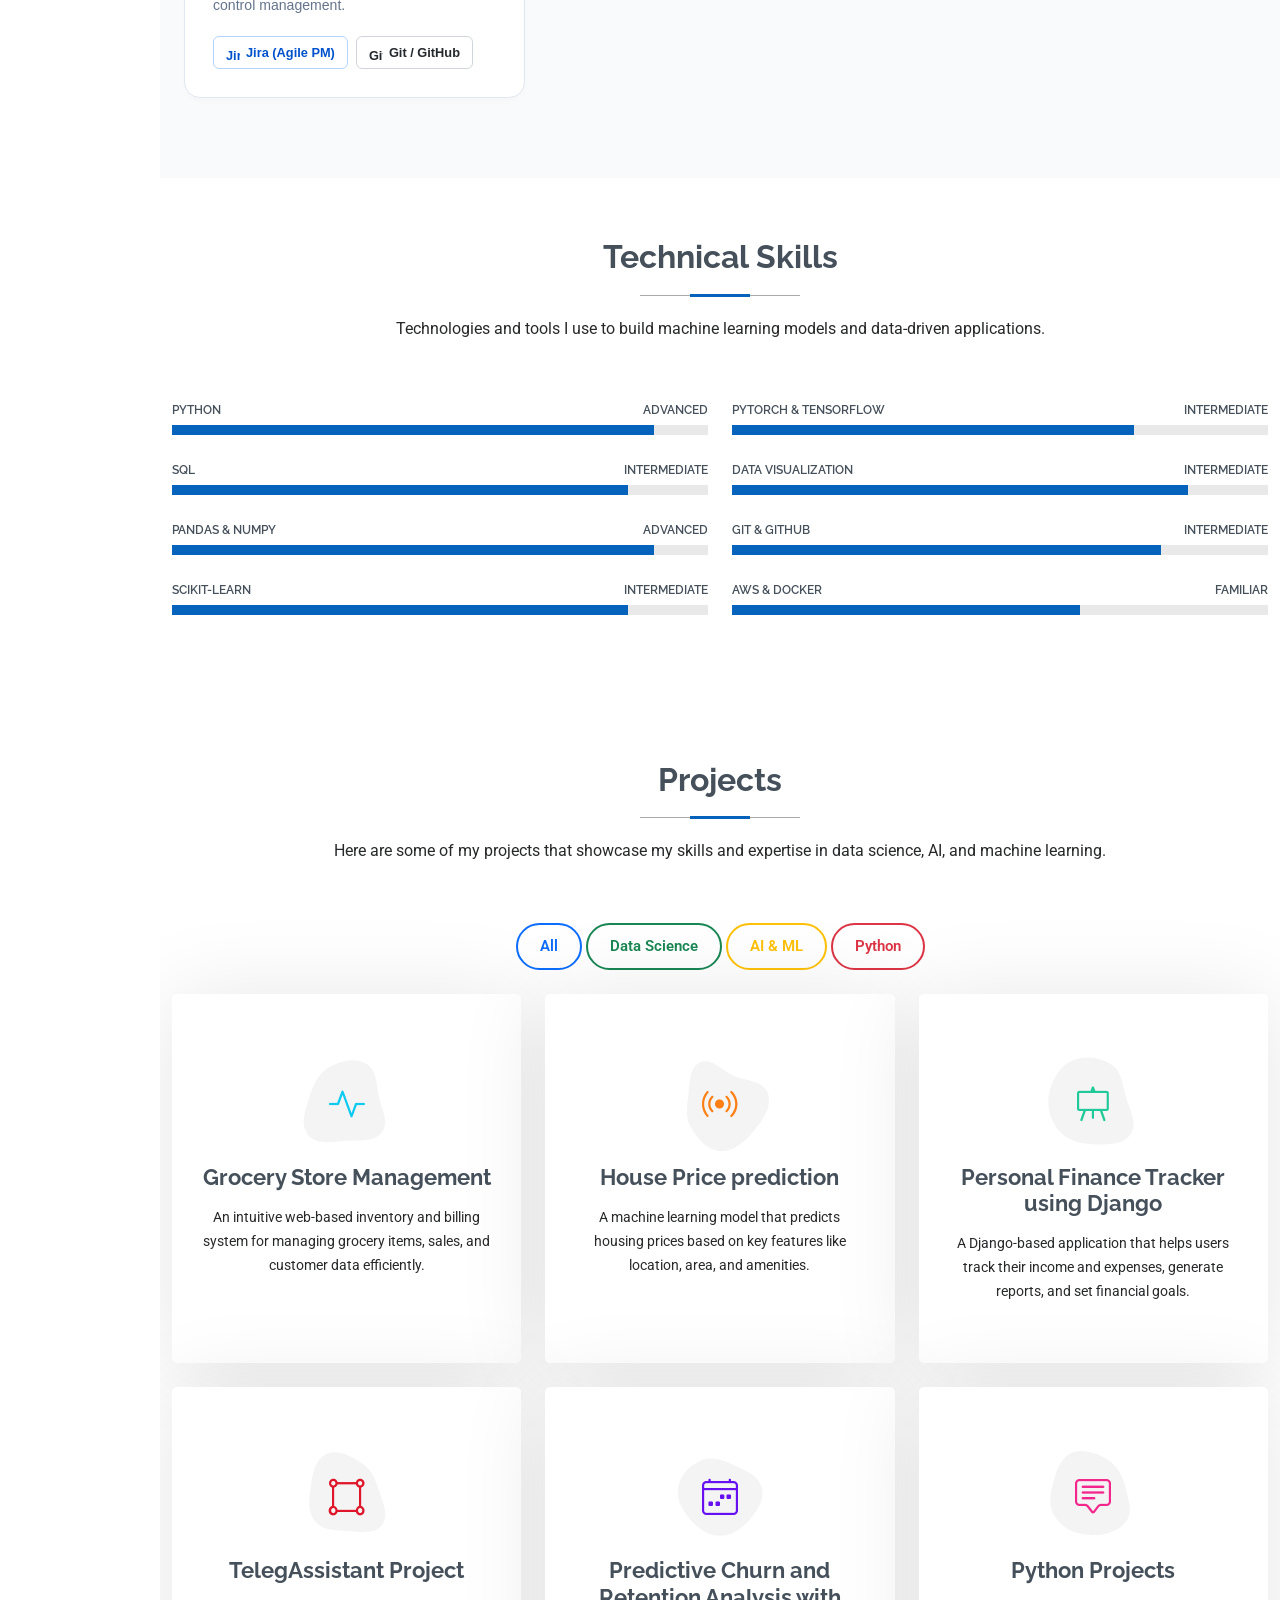
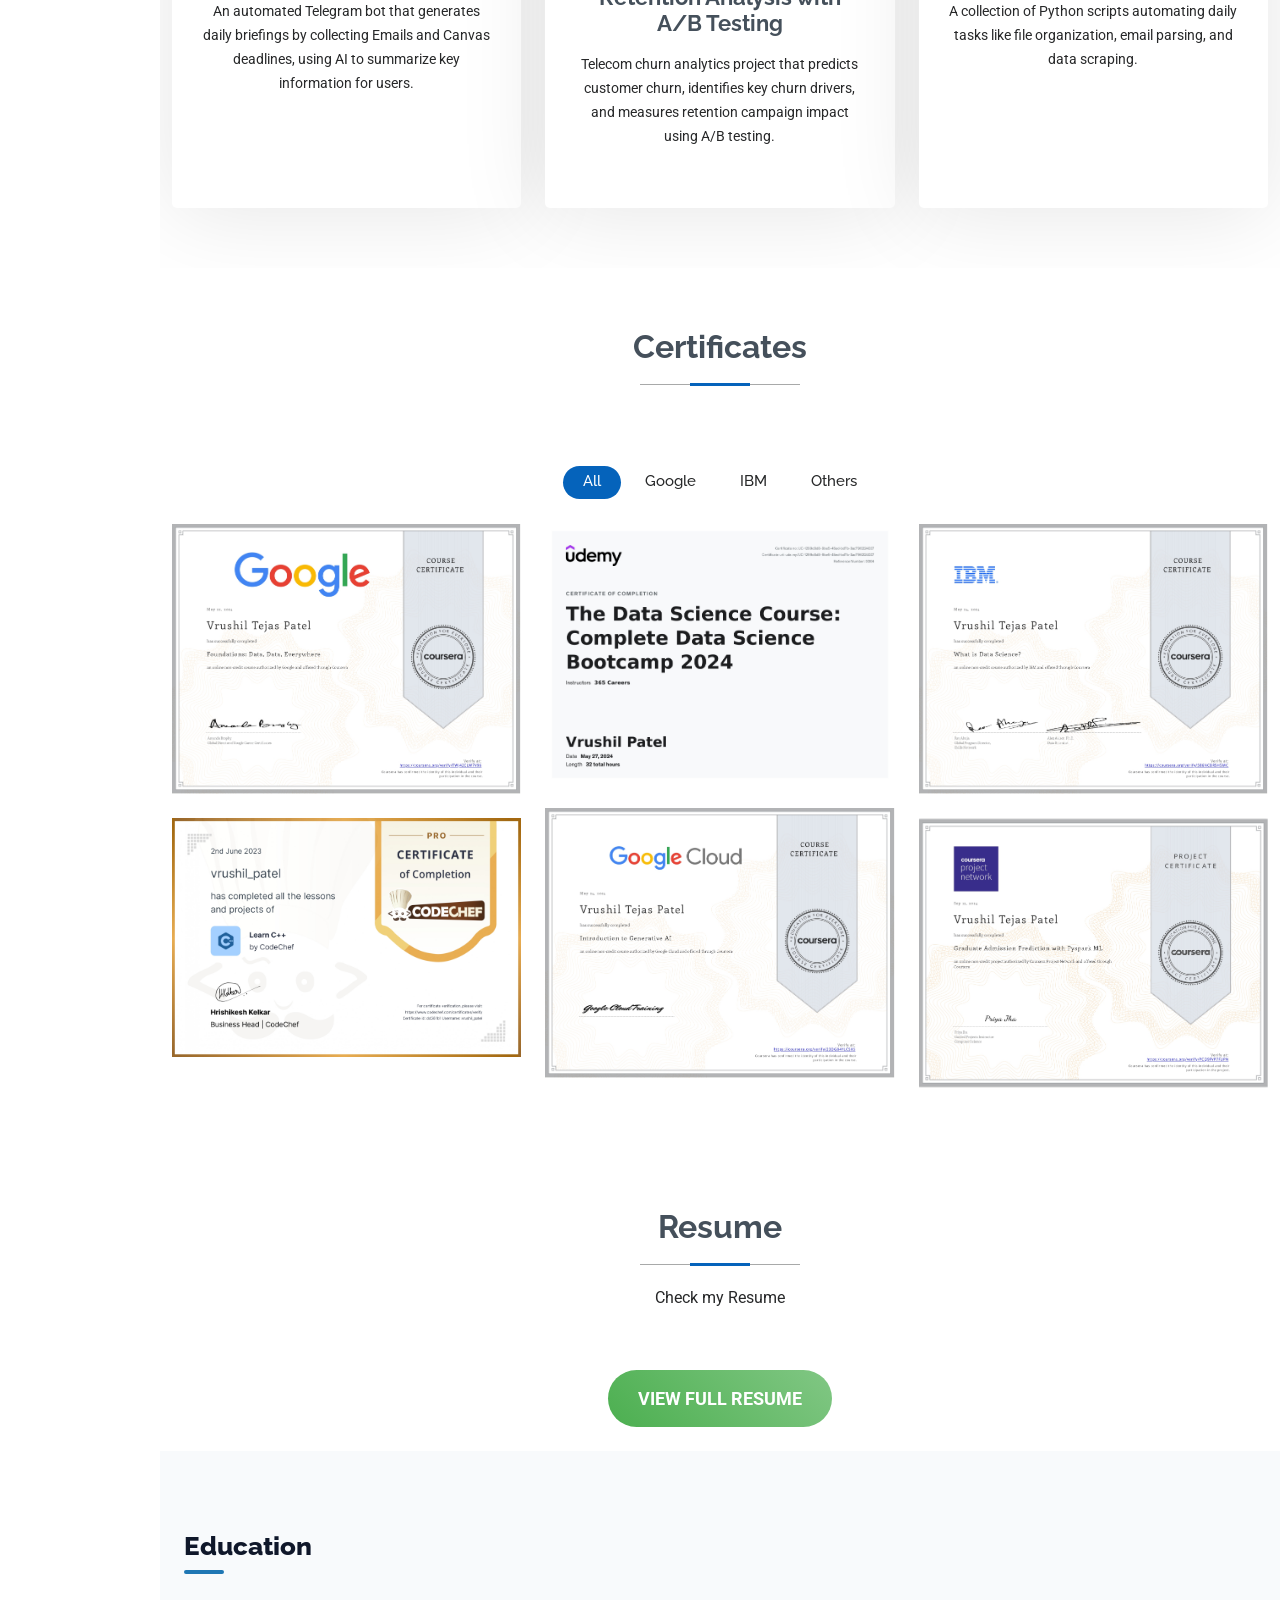
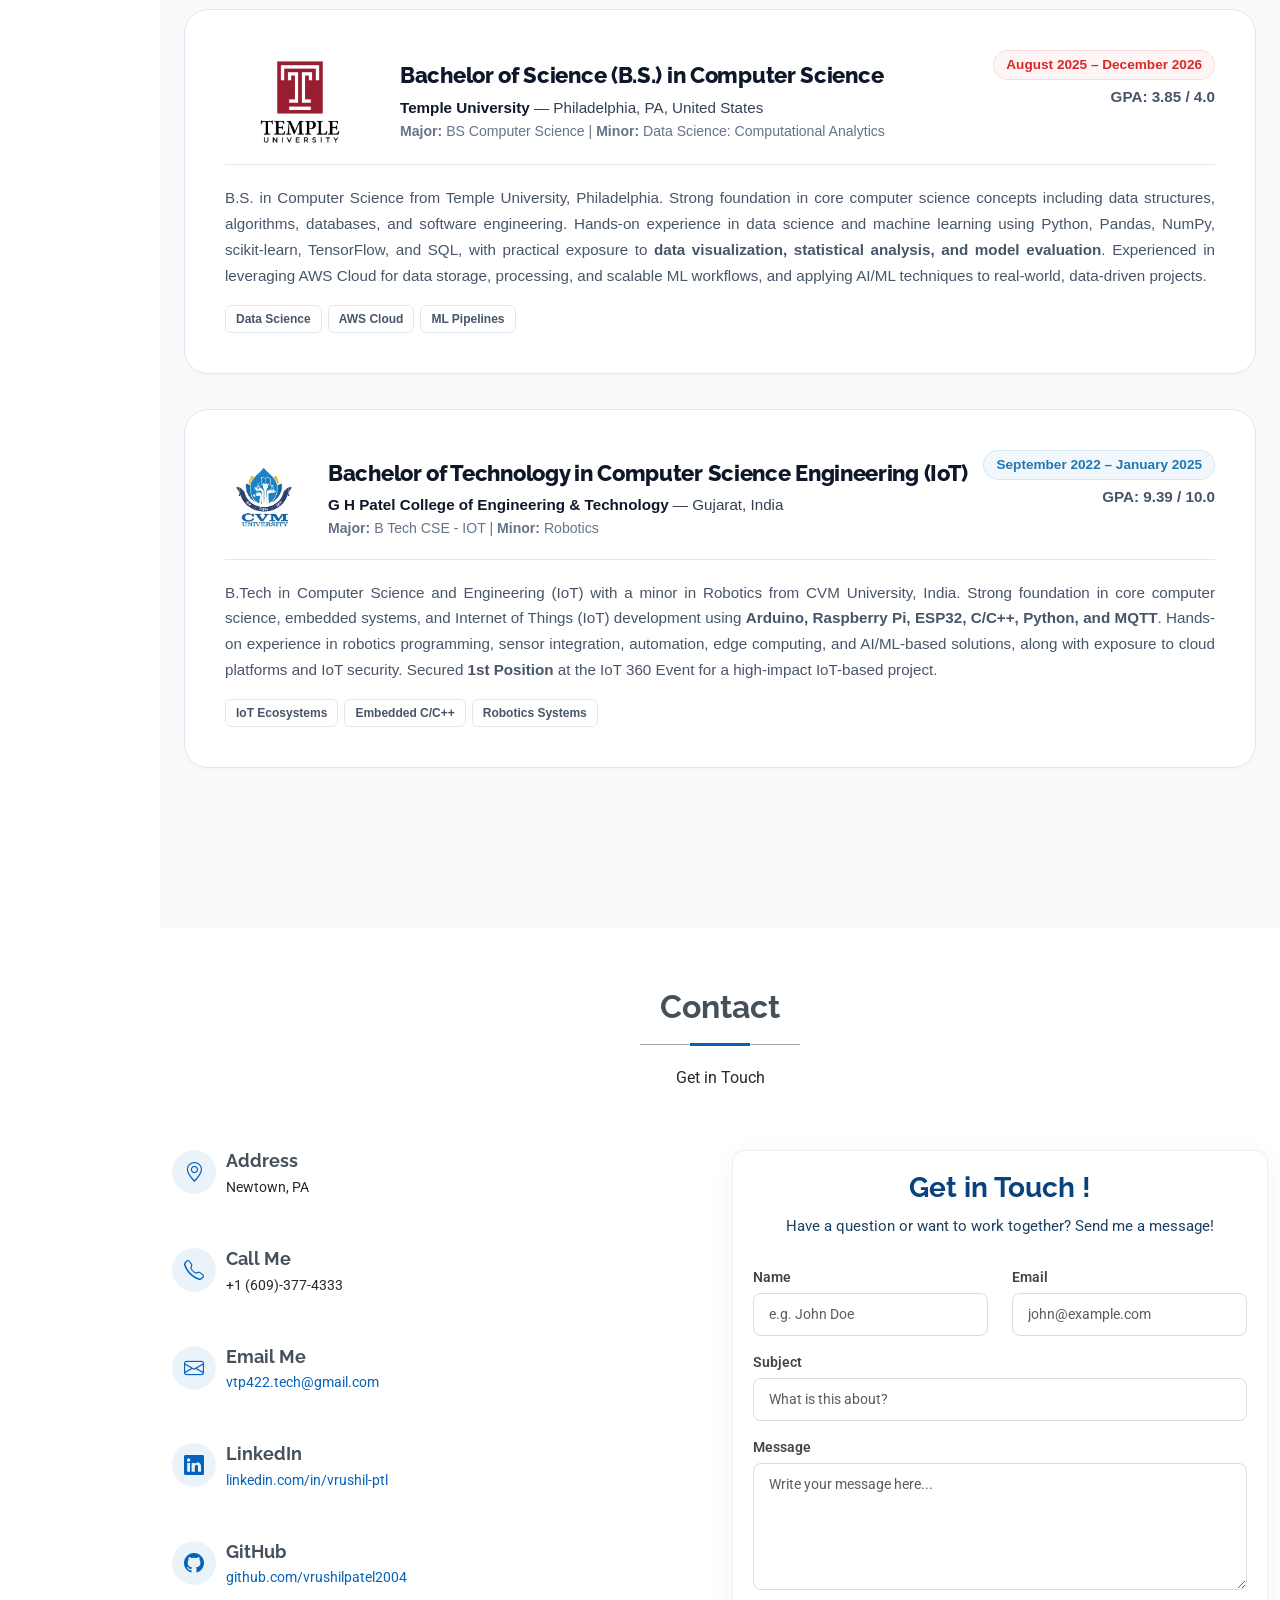
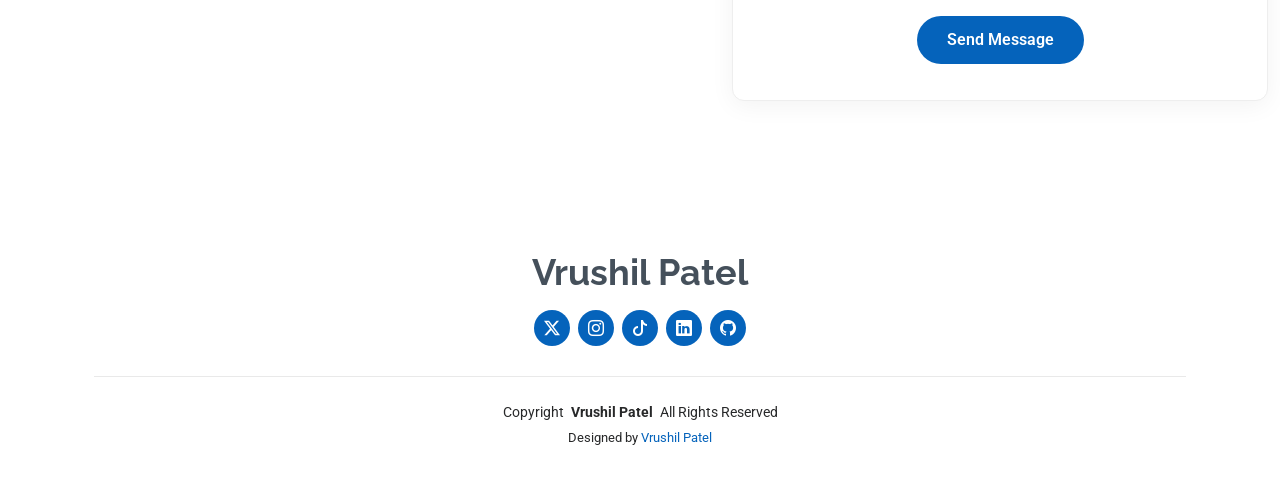
==== commit 300b19a4: "Fix resume preview" ====
--- a/index.html
+++ b/index.html
@@ -19,7 +19,6 @@
       document.documentElement.dataset.theme = theme;
     })();
   </script>
-  
   <!-- Optimized Meta Tags for Google Discoverability -->
   <meta content="Professional portfolio of Vrushil Patel (Vrushilpatel2004), a Software Design and Data Science student showcasing machine learning, data pipelines, and software projects." name="description">
   <meta content="Vrushil Patel, Vrushilpatel2004, Vrushil Patel portfolio, Data Science, Software Design, Software Engineer, AI/ML, Machine Learning, Temple University" name="keywords">
@@ -97,7 +96,7 @@
   <a href="#services" class="btn btn-primary btn-lg mx-2" style="background: linear-gradient(45deg, #4CAF50, #81C784); border: none; color: white; border-radius: 50px; padding: 15px 30px; font-size: 18px; font-weight: bold; text-transform: uppercase; transition: transform 0.3s ease, box-shadow 0.3s ease;">
     View My Projects
   </a>
-  <a href="assets/files/Vrushil Resume 3.0.pdf" target="_blank" rel="noopener noreferrer" class="btn btn-secondary btn-lg mx-2" style="background: linear-gradient(45deg, #FF5722, #FF8A65); border: none; color: white; border-radius: 50px; padding: 15px 30px; font-size: 18px; font-weight: bold; text-transform: uppercase; transition: transform 0.3s ease, box-shadow 0.3s ease;">
+  <a href="assets/files/vrushil_resume.pdf" target="_blank" rel="noopener noreferrer" class="btn btn-secondary btn-lg mx-2" style="background: linear-gradient(45deg, #FF5722, #FF8A65); border: none; color: white; border-radius: 50px; padding: 15px 30px; font-size: 18px; font-weight: bold; text-transform: uppercase; transition: transform 0.3s ease, box-shadow 0.3s ease;">
     View My Resume
   </a>
 </div>
@@ -1004,7 +1003,7 @@
 
         <!-- Download Full Resume Button -->
        <div class="col-12 text-center mb-4" data-aos="fade-up" data-aos-delay="100">
-  <a href="assets/files/Vrushil Resume 3.0.pdf" target="_blank" rel="noopener noreferrer" class="btn btn-primary btn-lg" style="background: linear-gradient(45deg, #4CAF50, #81C784); border: none; color: white; border-radius: 50px; padding: 15px 30px; font-size: 18px; font-weight: bold; text-transform: uppercase; transition: transform 0.3s ease, box-shadow 0.3s ease;">
+  <a href="assets/files/vrushil_resume.pdf" target="_blank" rel="noopener noreferrer" class="btn btn-primary btn-lg" style="background: linear-gradient(45deg, #4CAF50, #81C784); border: none; color: white; border-radius: 50px; padding: 15px 30px; font-size: 18px; font-weight: bold; text-transform: uppercase; transition: transform 0.3s ease, box-shadow 0.3s ease;">
     View Full Resume
   </a>
 </div><!-- End Download Button -->
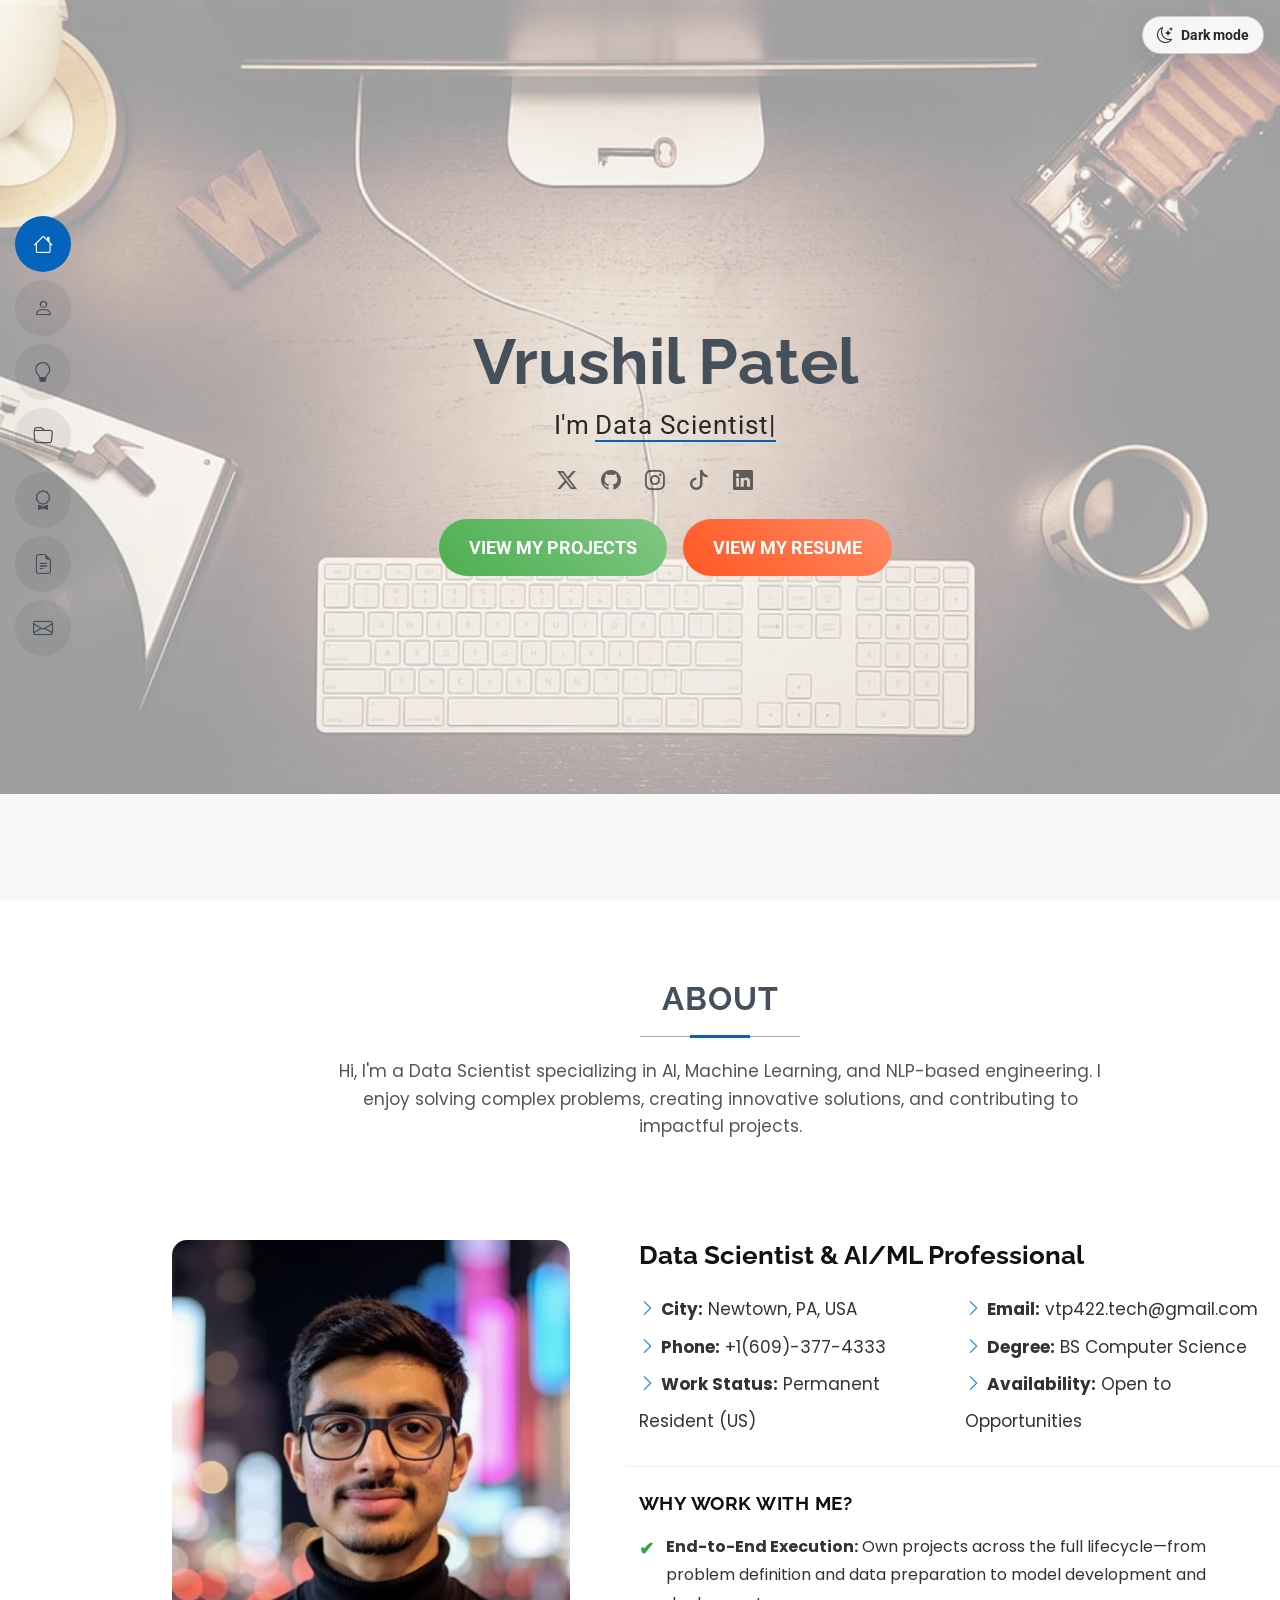
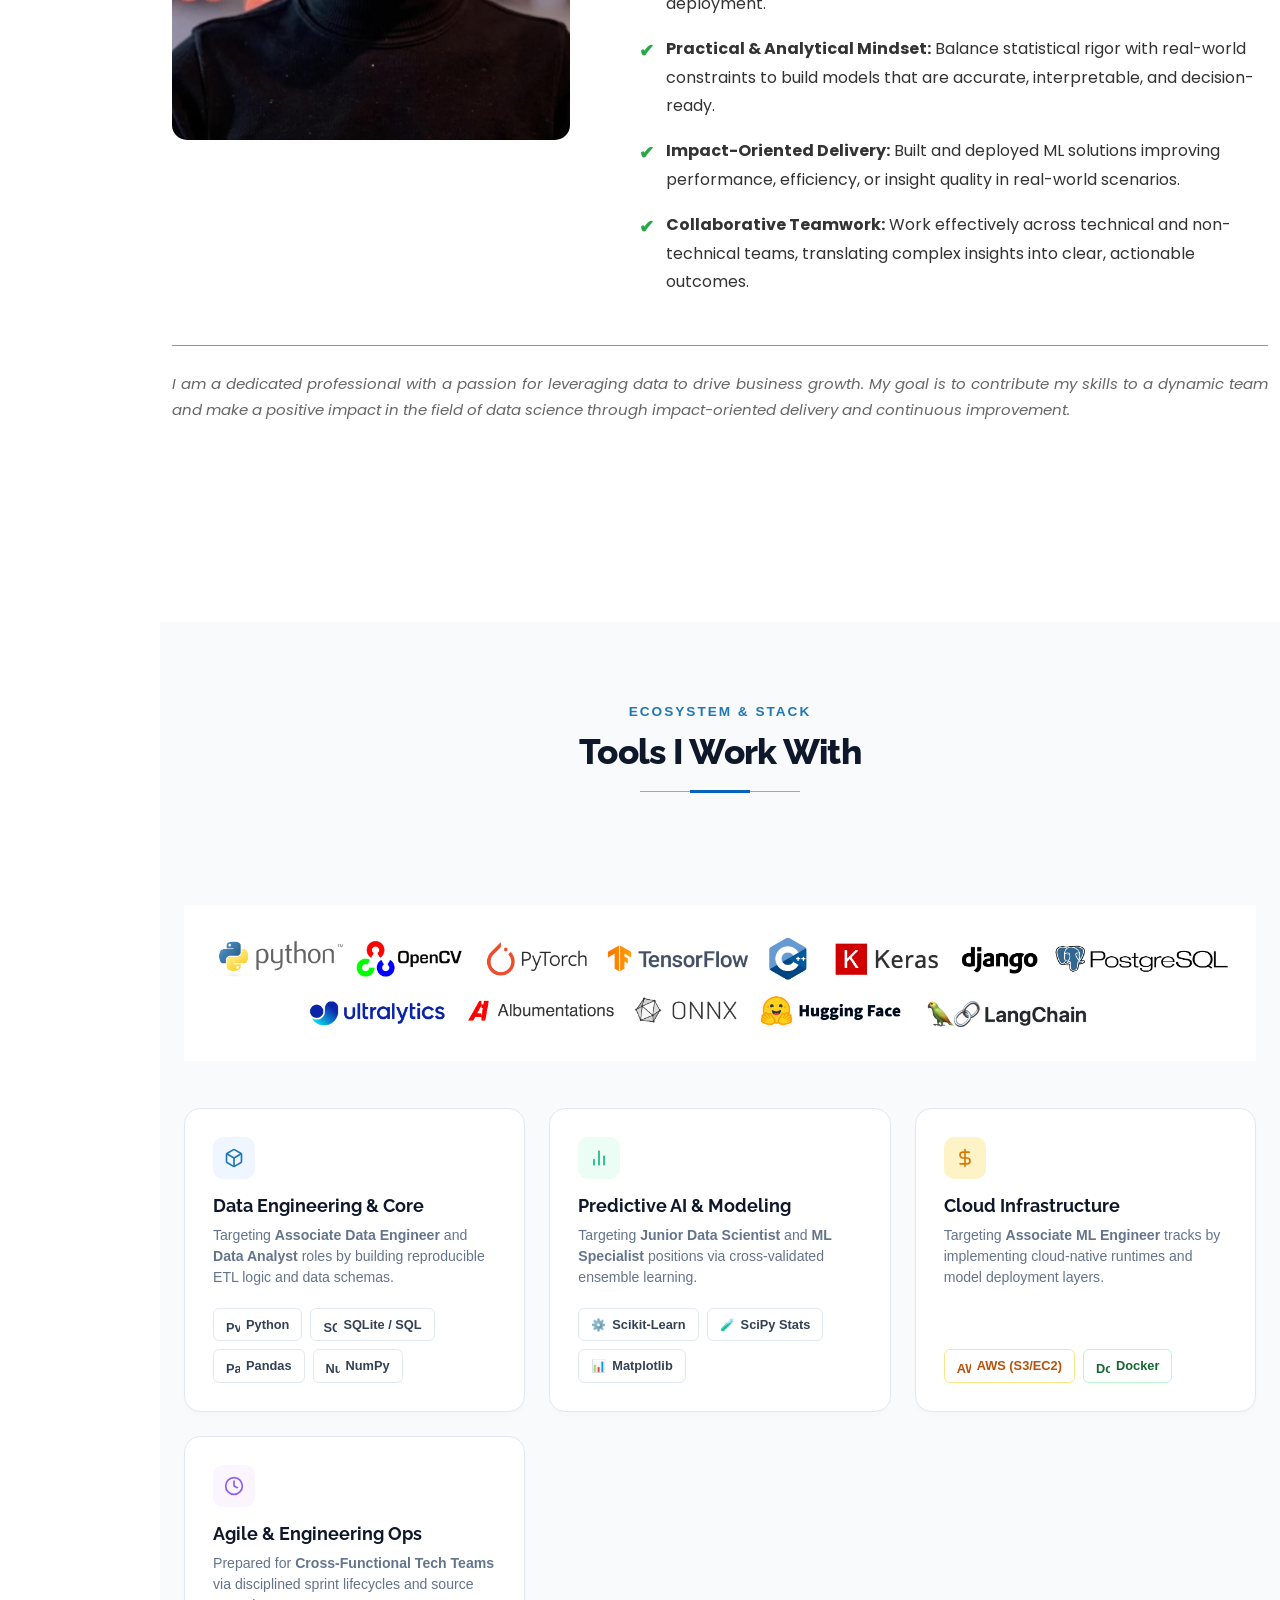
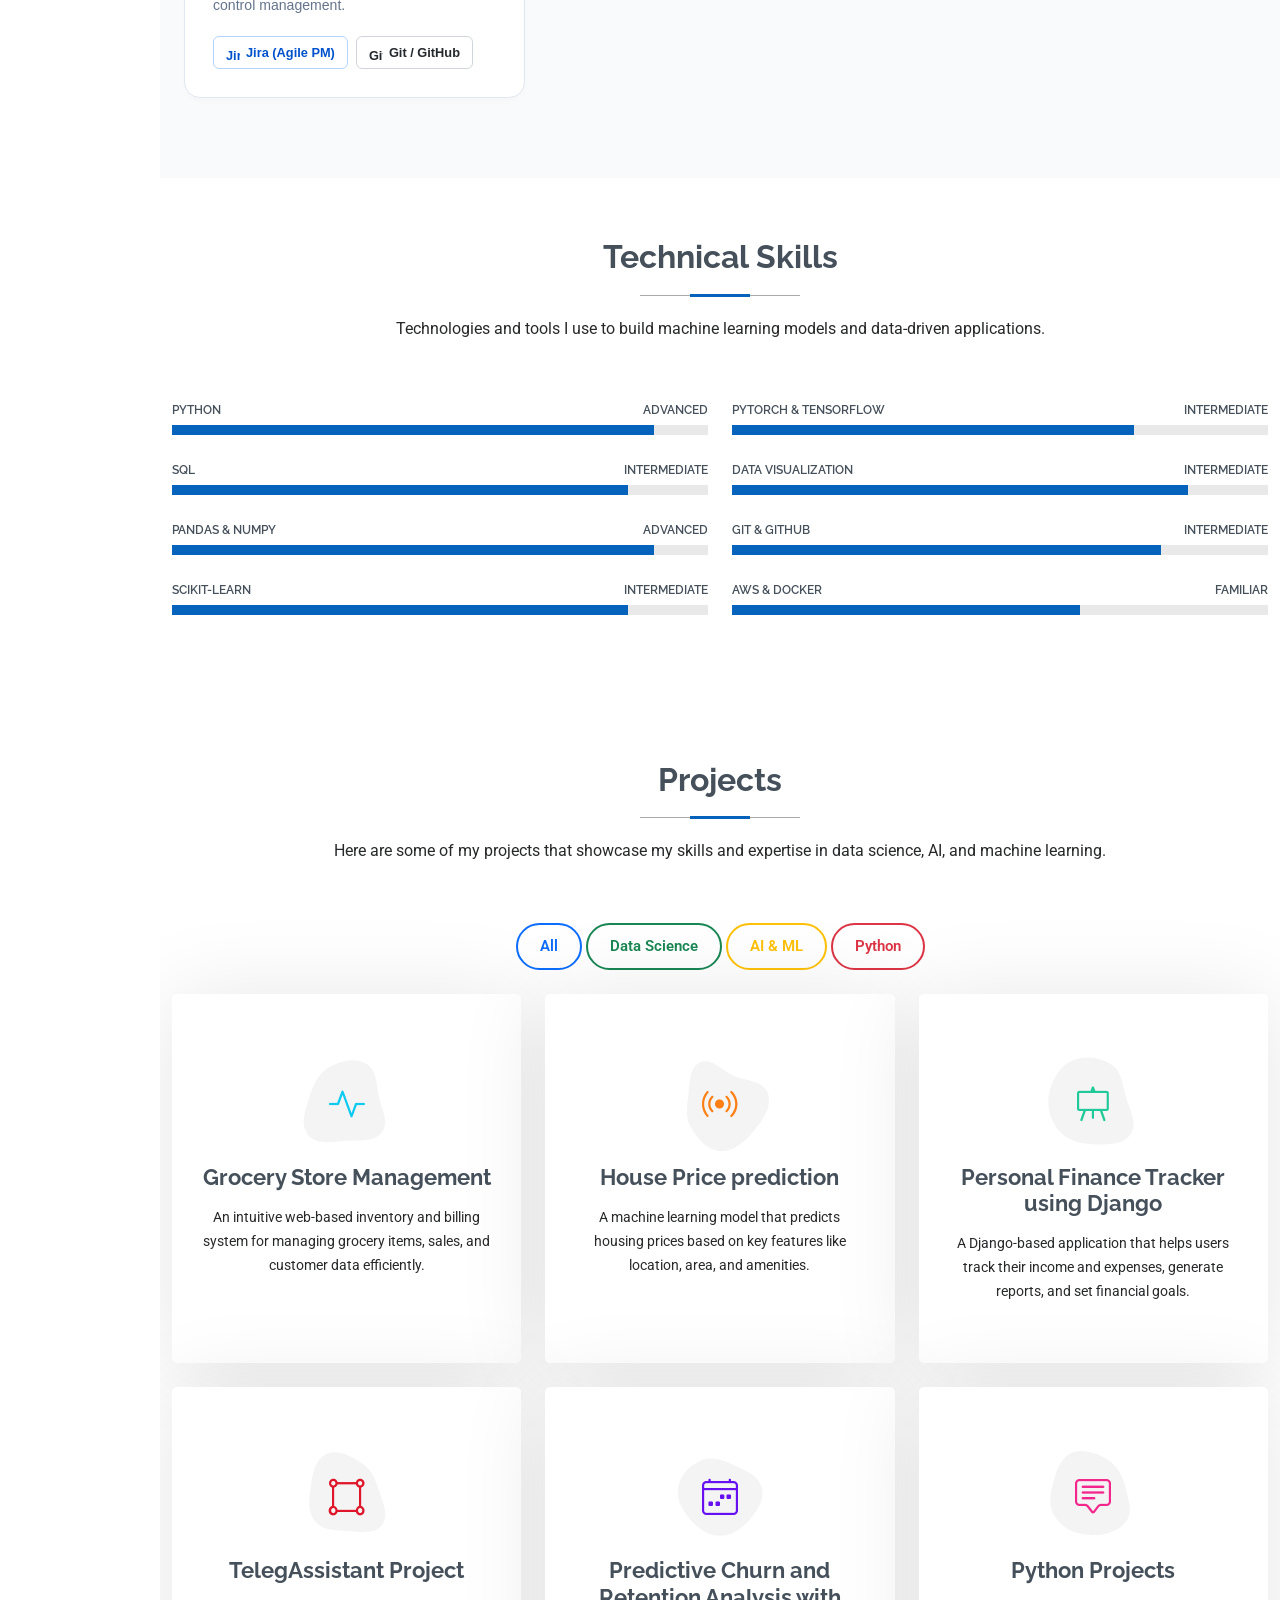
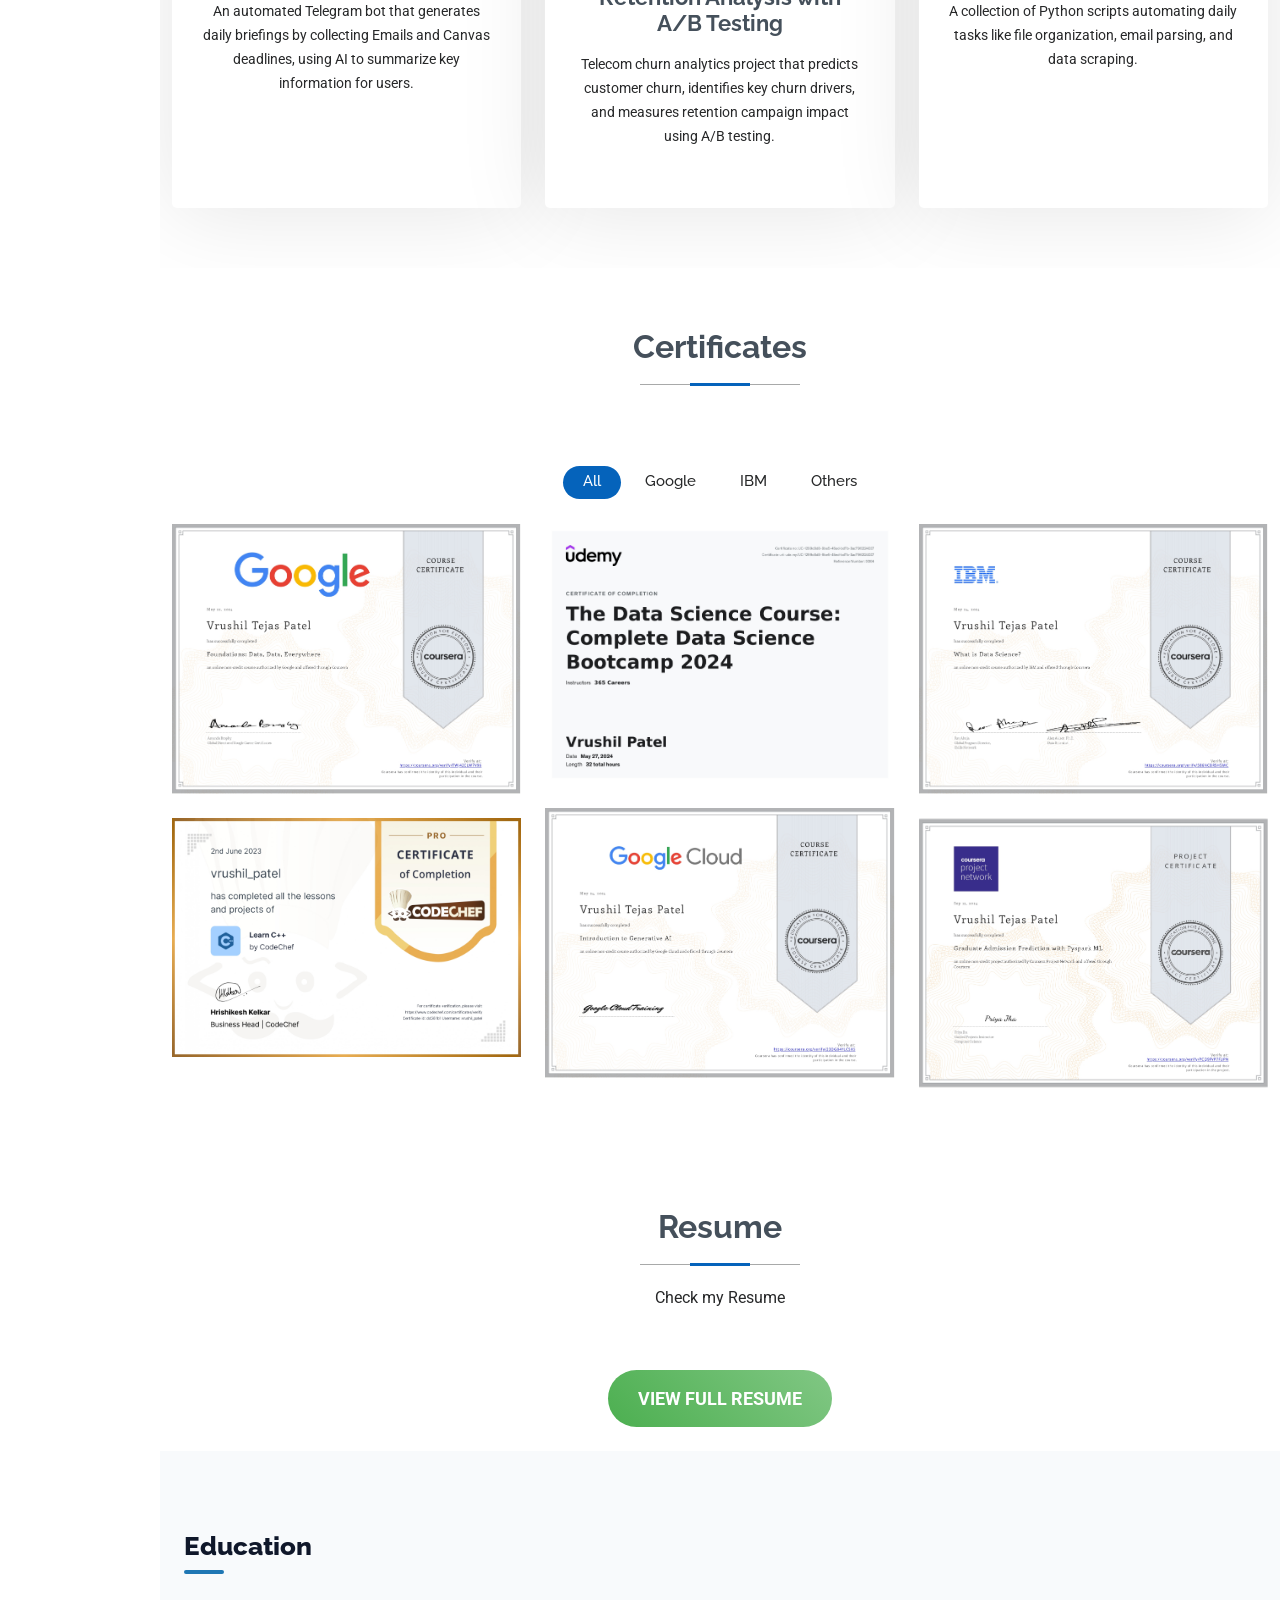
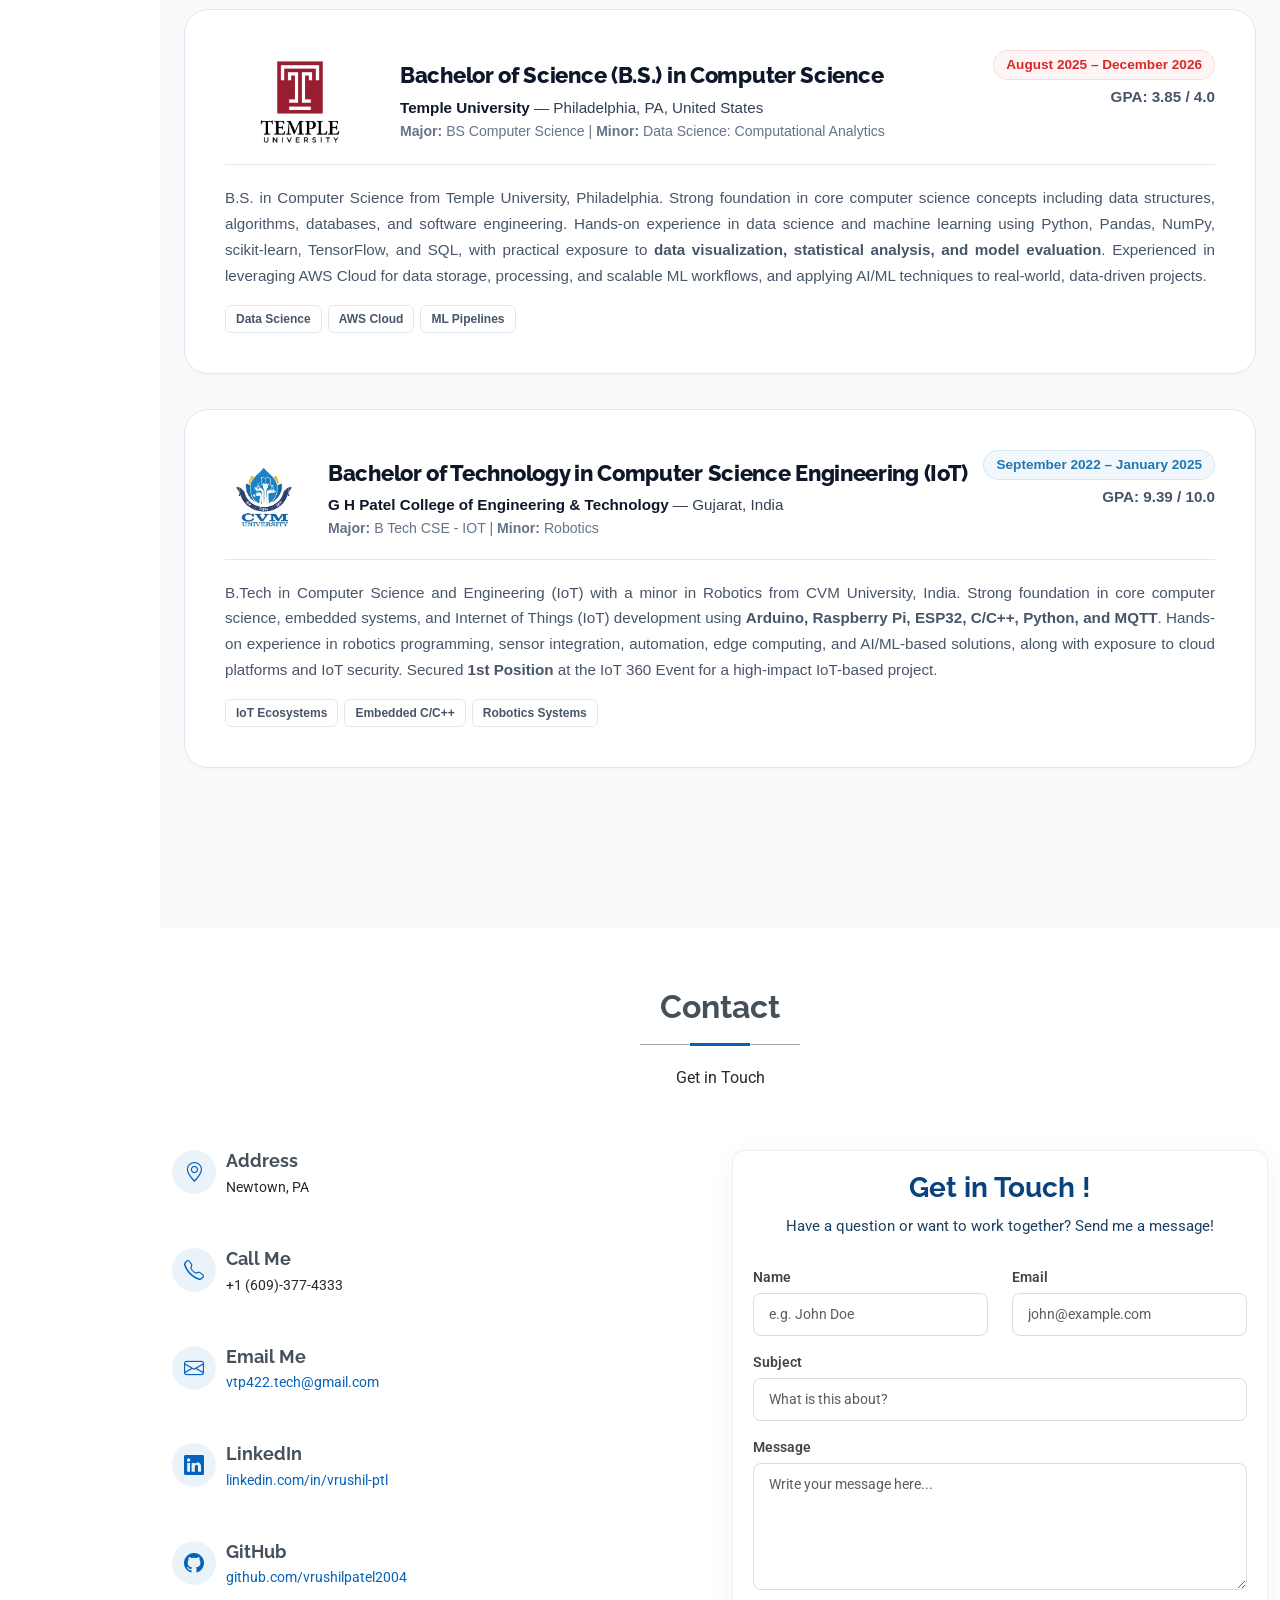
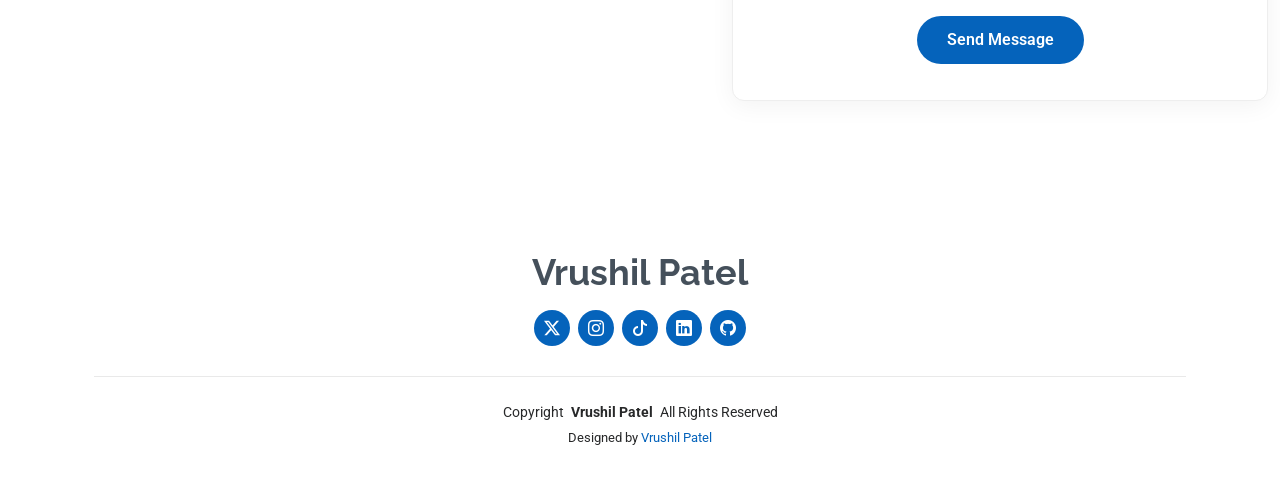
==== commit 32e23251: "Added Analytics tracking scripts" ====
--- a/index.html
+++ b/index.html
@@ -23,6 +23,7 @@
   <meta content="Professional portfolio of Vrushil Patel (Vrushilpatel2004), a Software Design and Data Science student showcasing machine learning, data pipelines, and software projects." name="description">
   <meta content="Vrushil Patel, Vrushilpatel2004, Vrushil Patel portfolio, Data Science, Software Design, Software Engineer, AI/ML, Machine Learning, Temple University" name="keywords">
   <meta name="google-site-verification" content="n8oy4kkKYsrI0Qr-0KChz3GPyTC3DNHZh46lyLWdrjQ"/>
+  <script defer src="https://cloud.umami.is/script.js" data-website-id="8486b9af-0d25-4f42-9d2f-8ac8a5572eb5"></script> 
 
   <!-- Favicons -->
   <link href="assets/img/v icon.png" rel="icon">
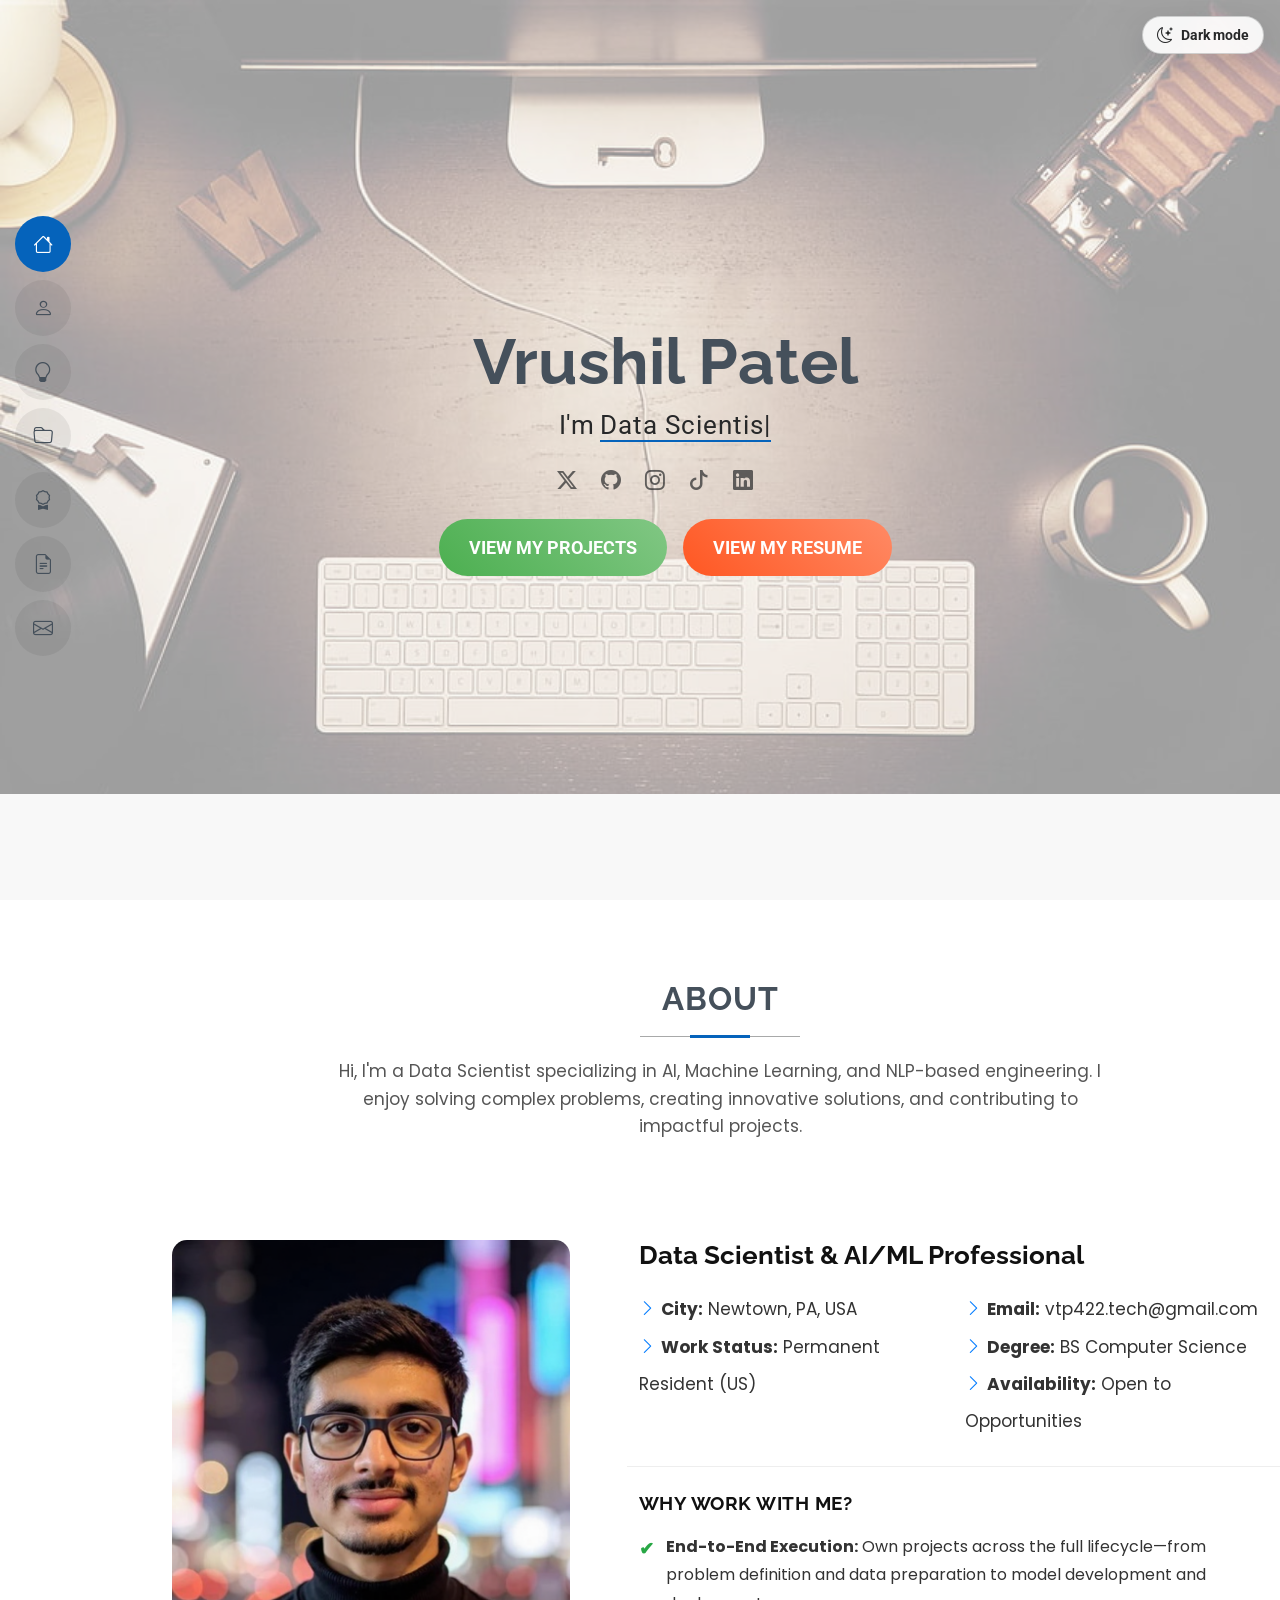
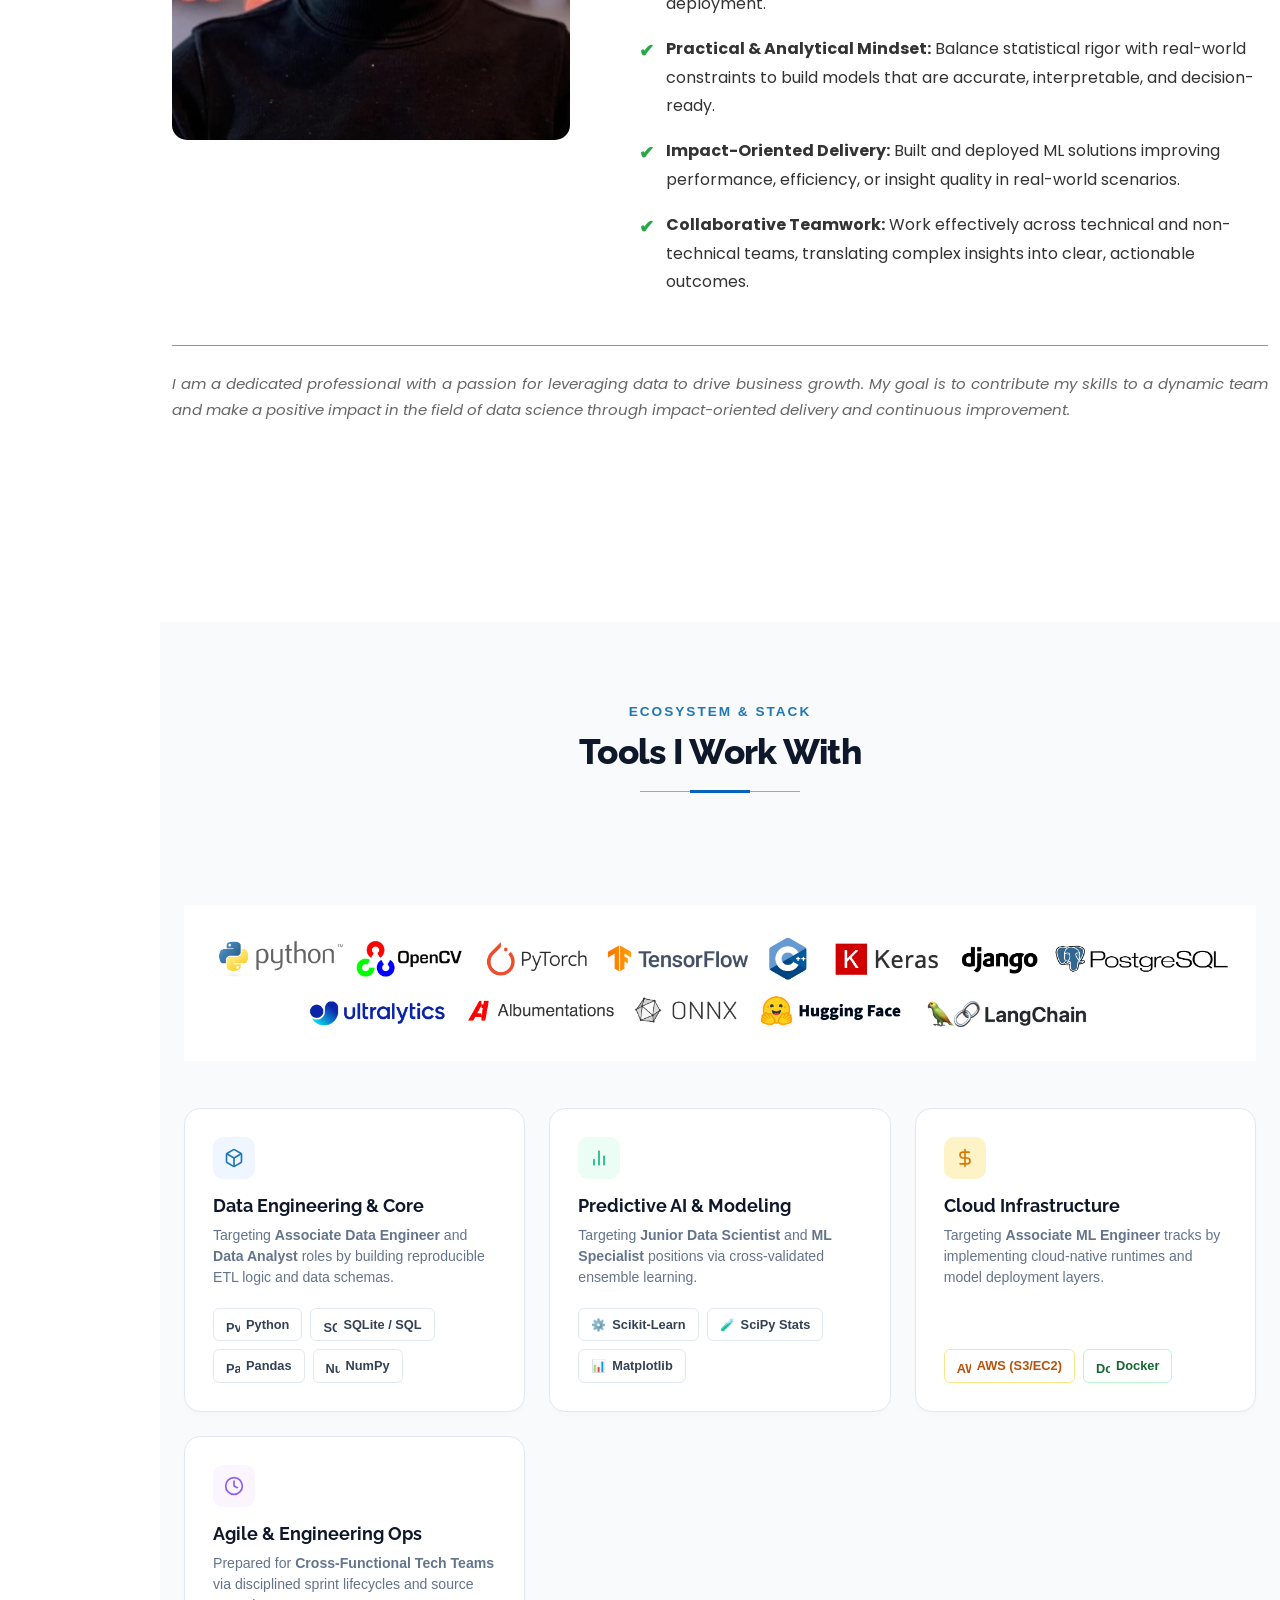
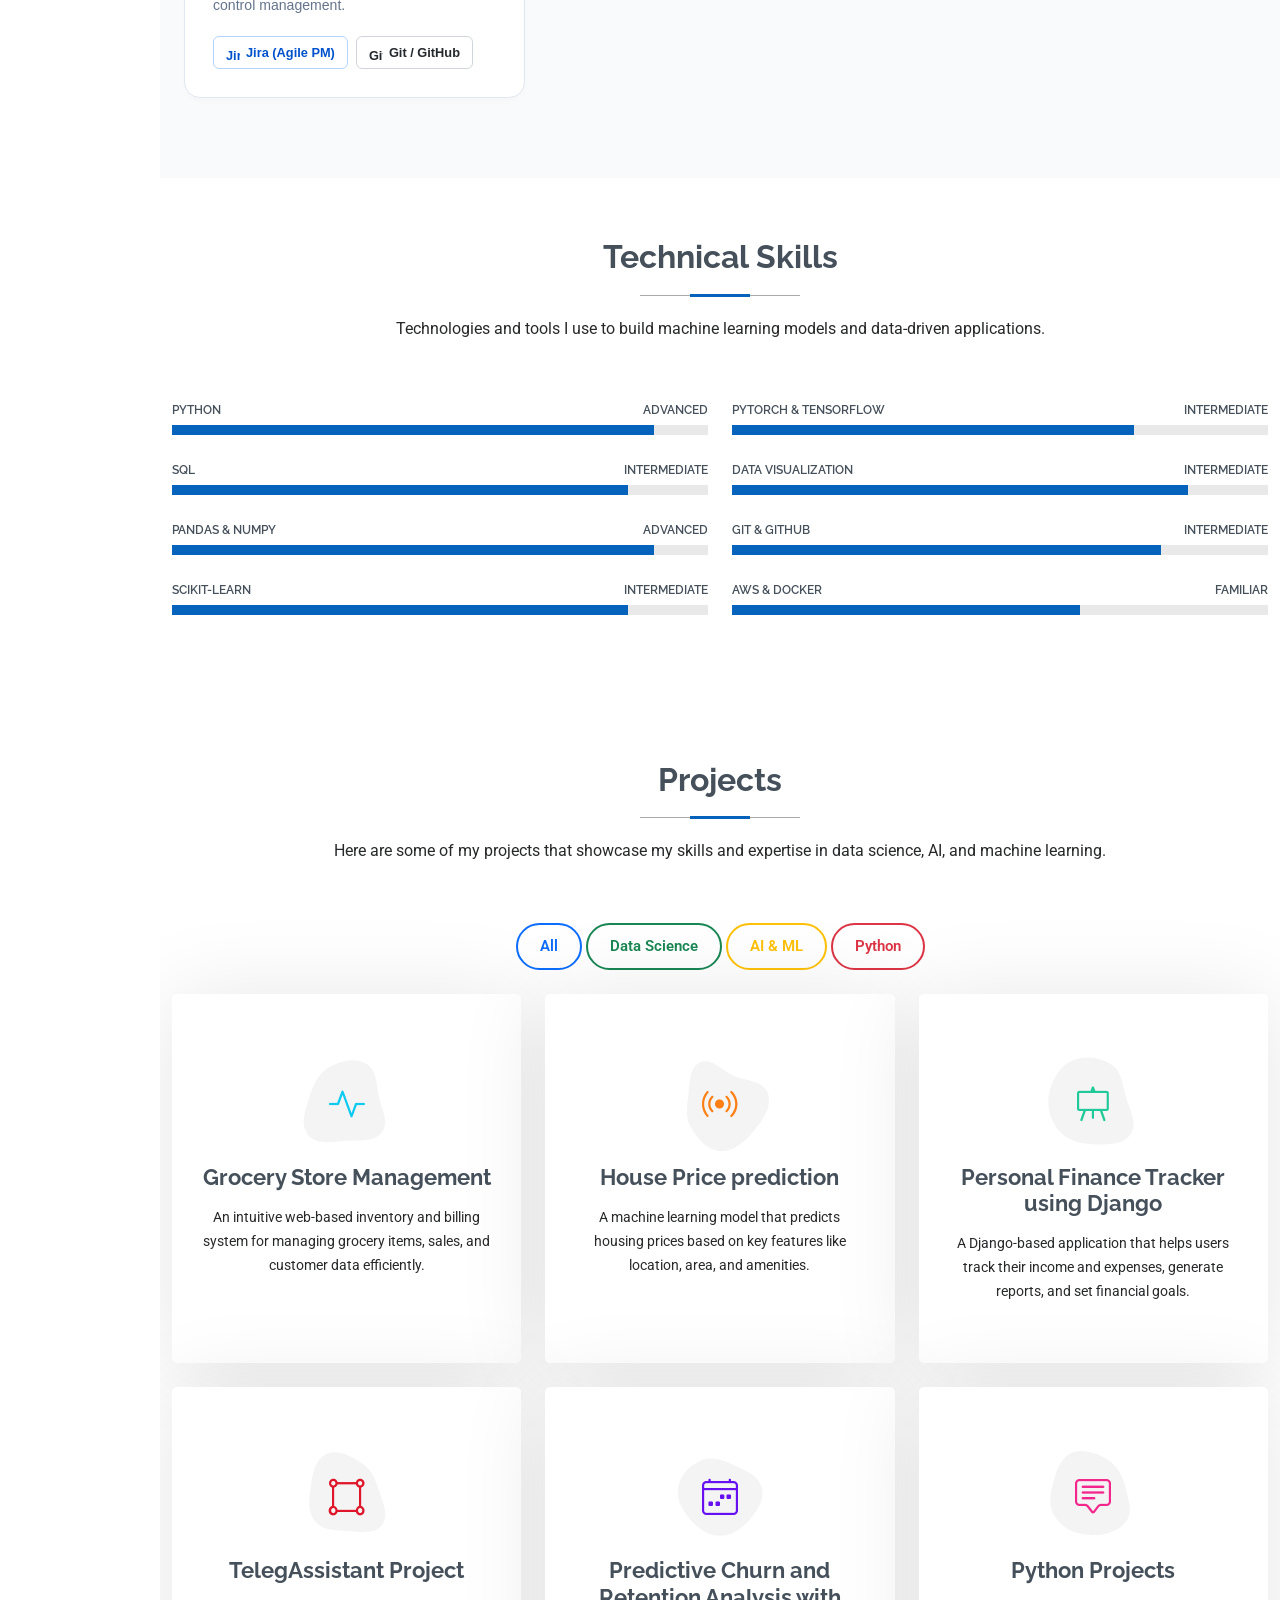
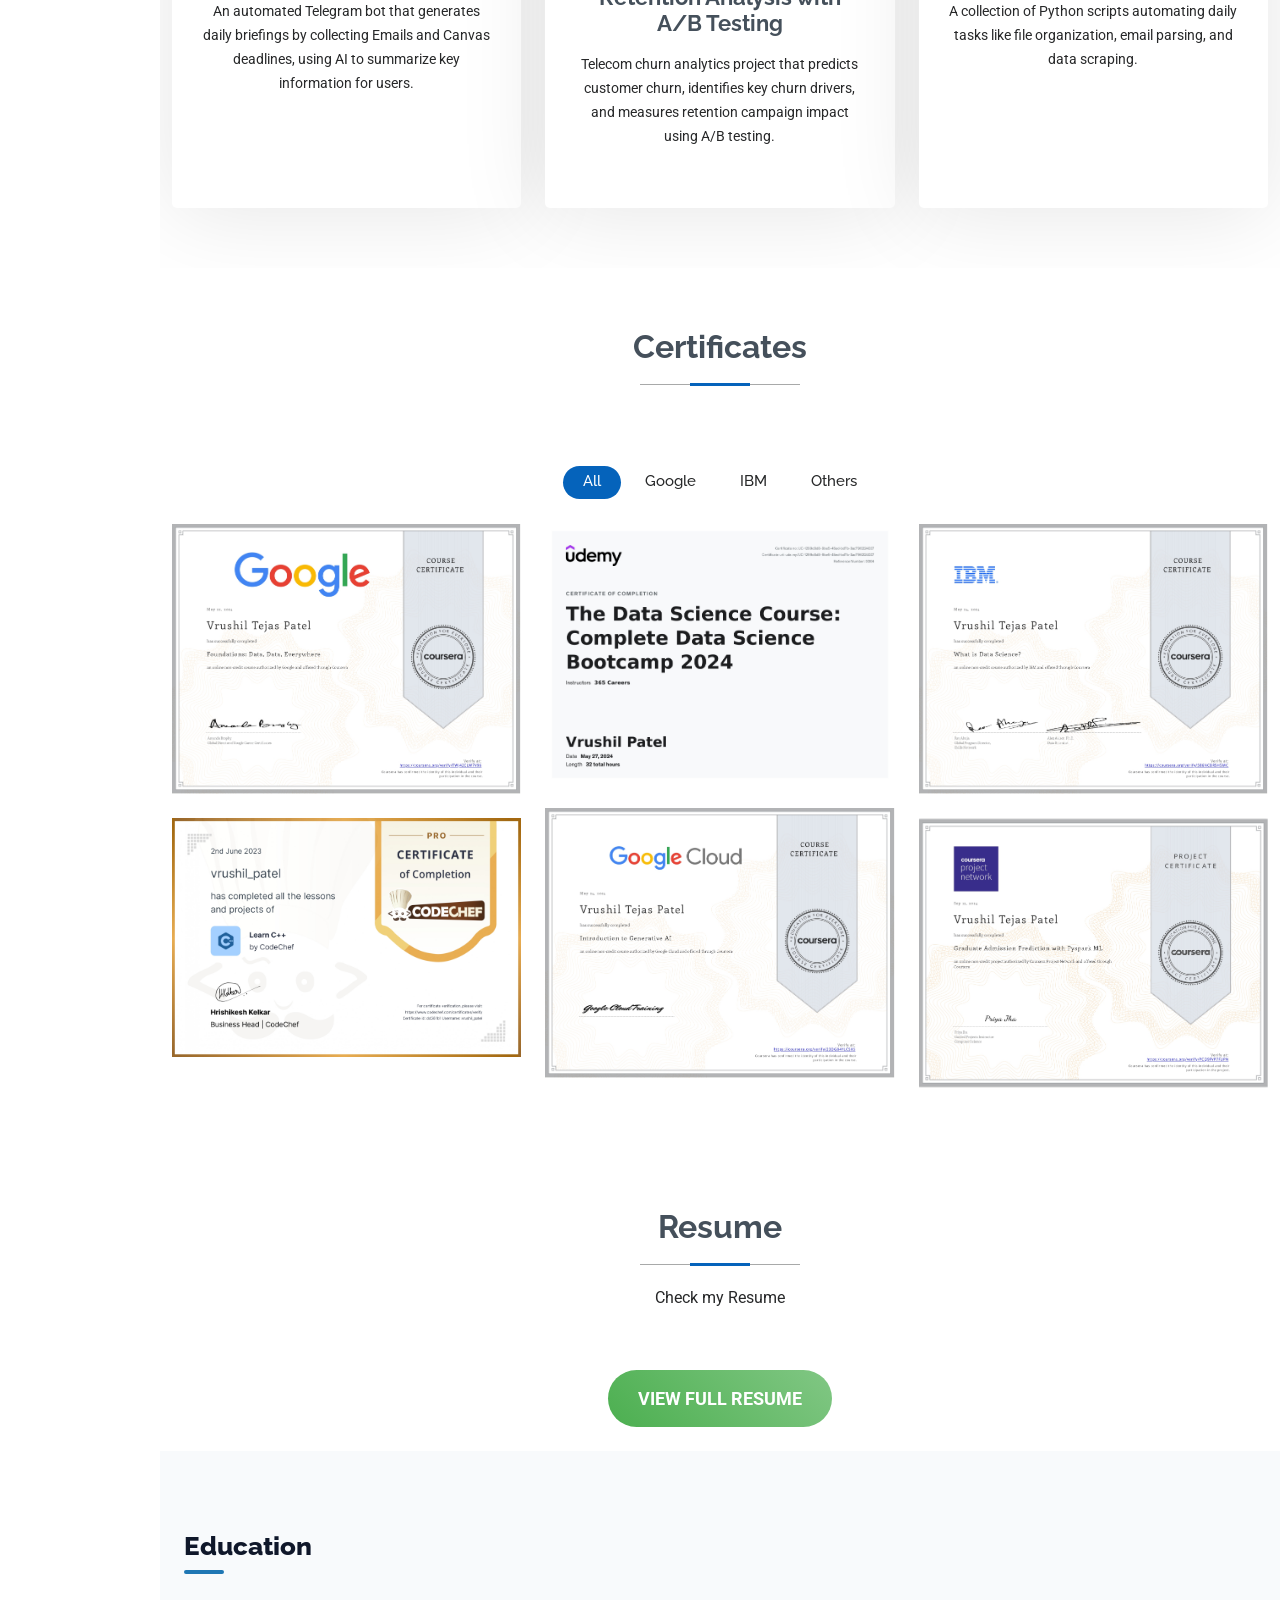
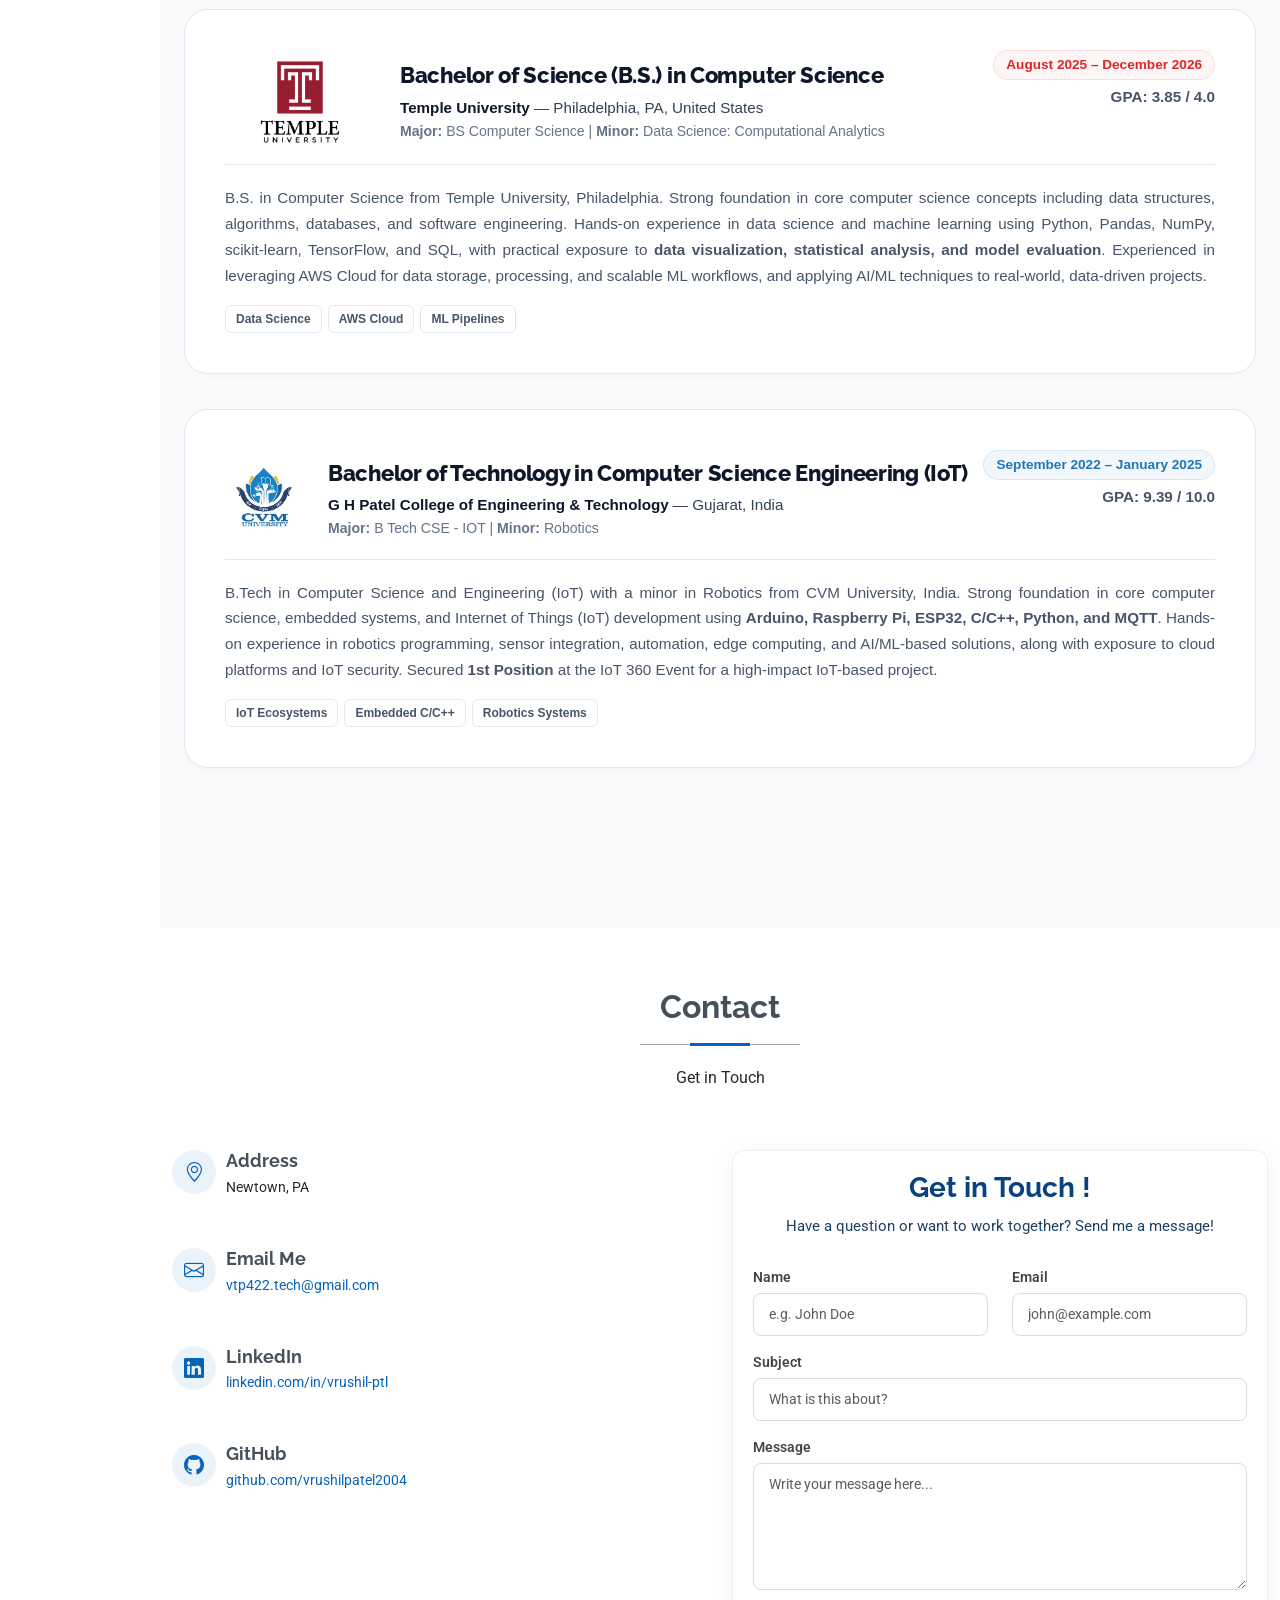
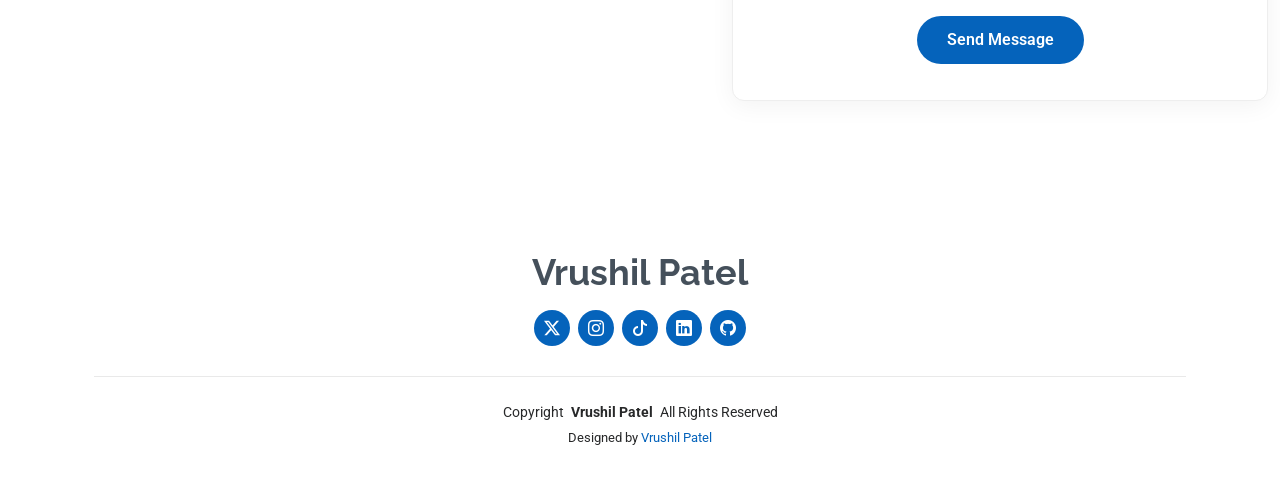
==== commit 489fec17: "Added readme" ====
--- a/index.html
+++ b/index.html
@@ -138,7 +138,7 @@
             <div class="col-md-6">
               <ul style="list-style: none; padding: 0; font-size: 17px; line-height: 2.2; margin-bottom: 0;">
                 <li><i class="bi bi-chevron-right" style="color: #007bff;"></i> <strong>City:</strong> <span>Newtown, PA, USA</span></li>
-                <li><i class="bi bi-chevron-right" style="color: #007bff;"></i> <strong>Phone:</strong> <span>+1(609)-377-4333</span></li>
+                <!-- <li><i class="bi bi-chevron-right" style="color: #007bff;"></i> <strong>Phone:</strong> <span>+1(609)-377-4333</span></li> -->
                 <li><i class="bi bi-chevron-right" style="color: #007bff;"></i> <strong>Work Status:</strong> <span>Permanent Resident (US)</span></li>
               </ul>
             </div>
@@ -1538,13 +1538,13 @@
           </div>
         </div>
 
-        <div class="info-item d-flex" data-aos="fade-up" data-aos-delay="300">
+        <!-- <div class="info-item d-flex" data-aos="fade-up" data-aos-delay="300">
           <i class="bi bi-telephone flex-shrink-0"></i>
           <div>
             <h3>Call Me</h3>
             <p>+1 (609)-377-4333</p>
           </div>
-        </div>
+        </div> -->
 
         <div class="info-item d-flex" data-aos="fade-up" data-aos-delay="400">
           <i class="bi bi-envelope flex-shrink-0"></i>
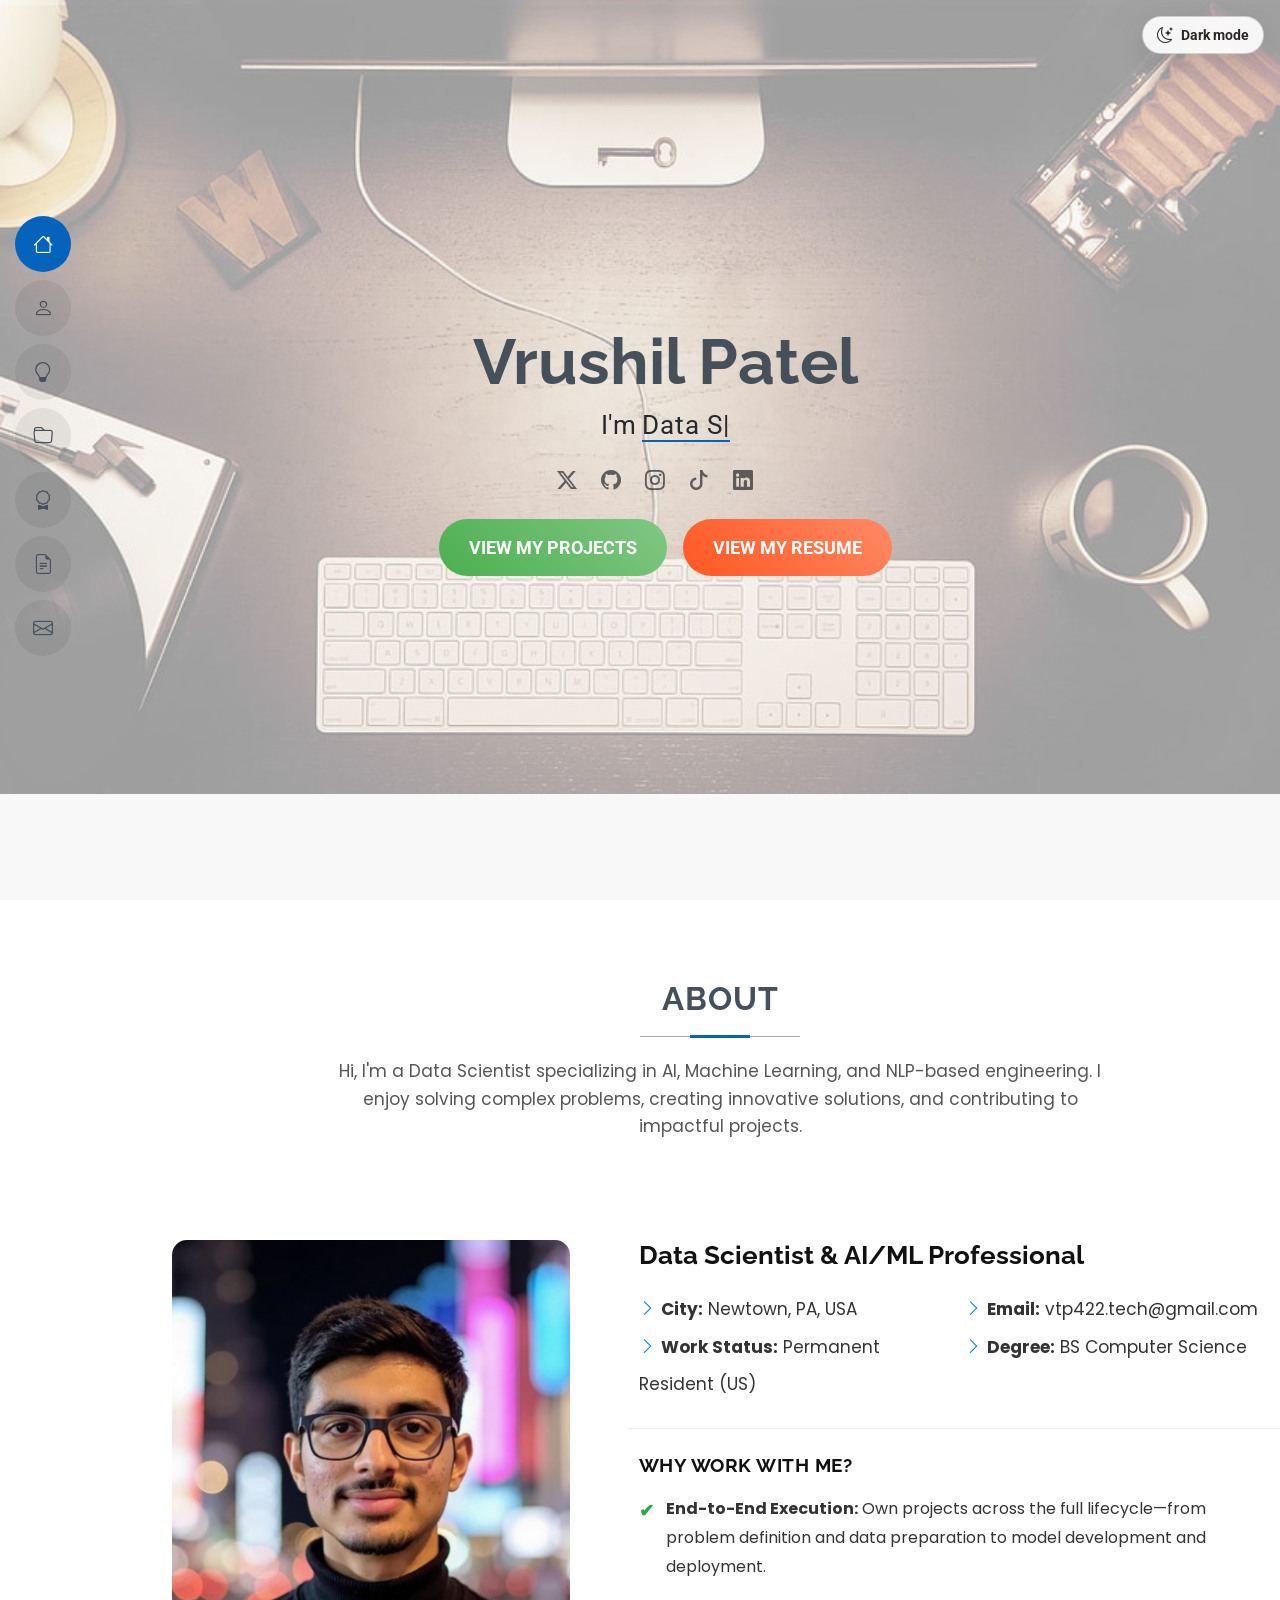
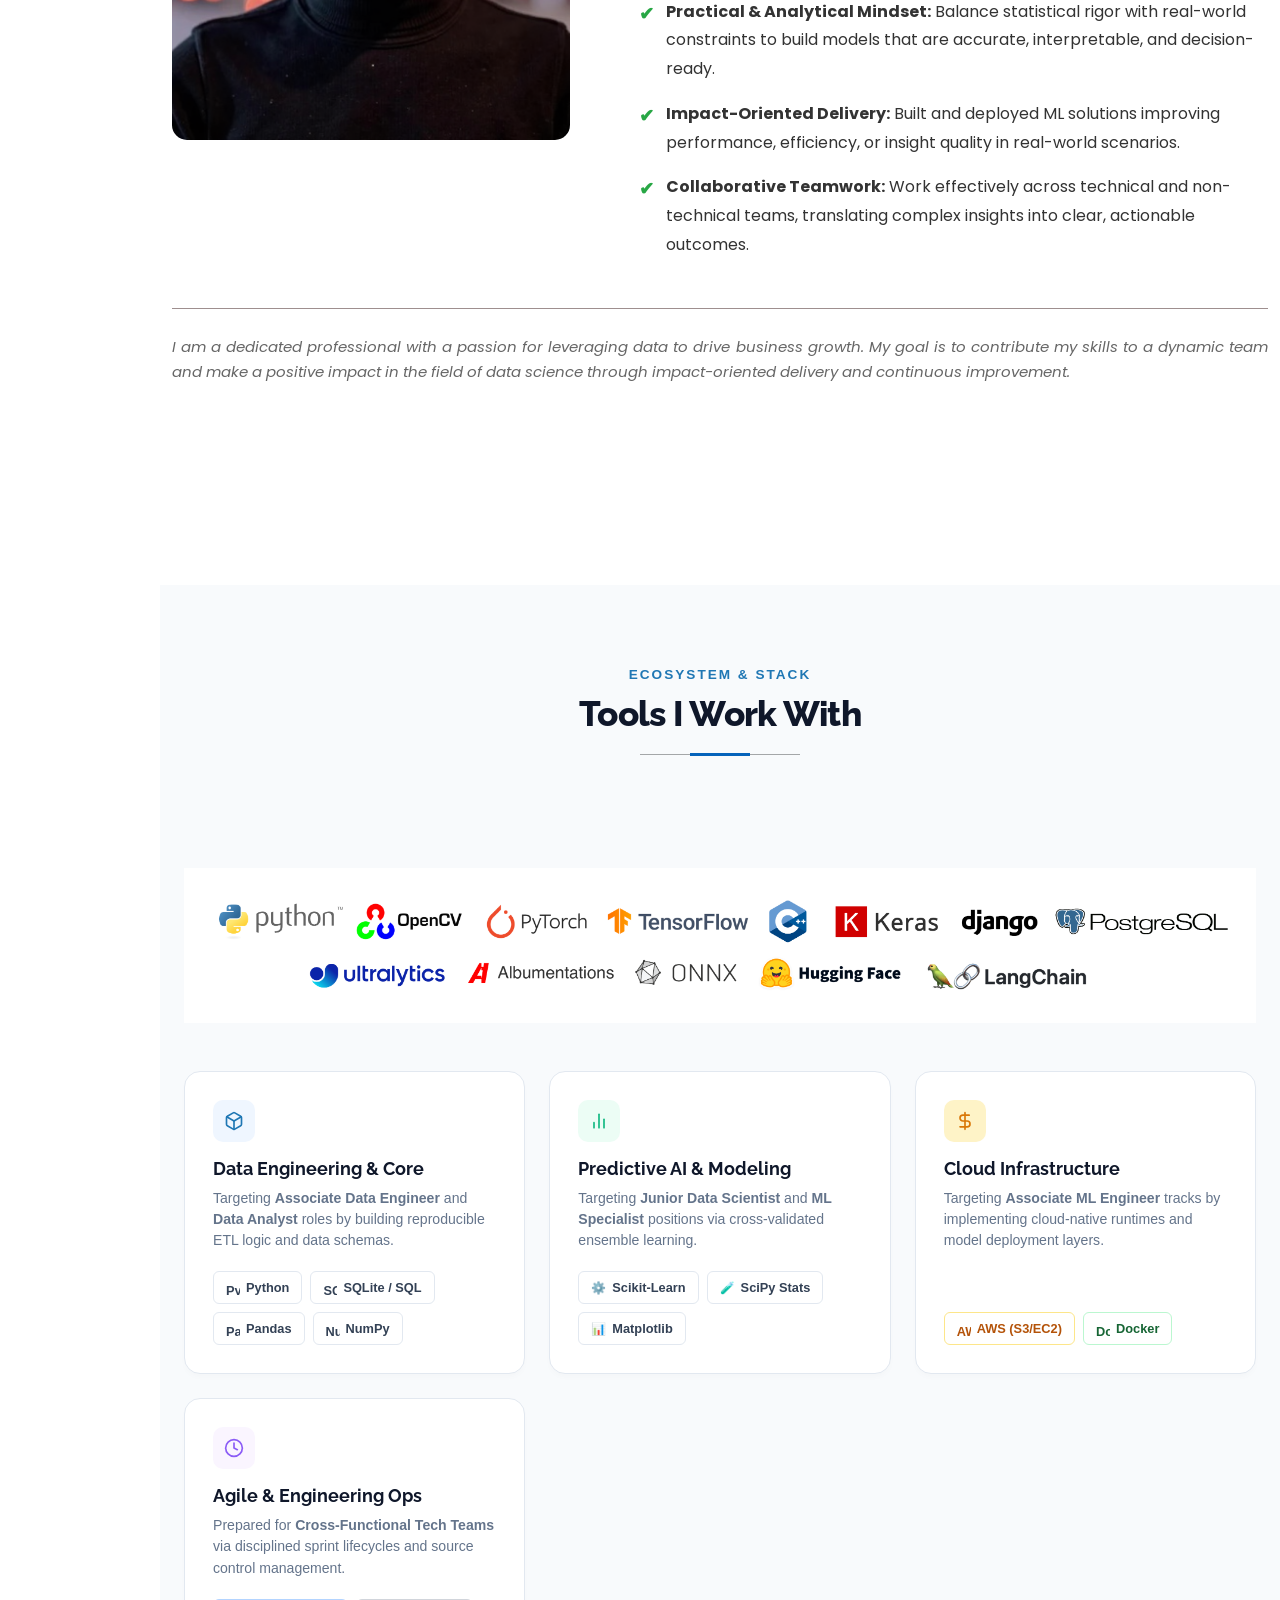
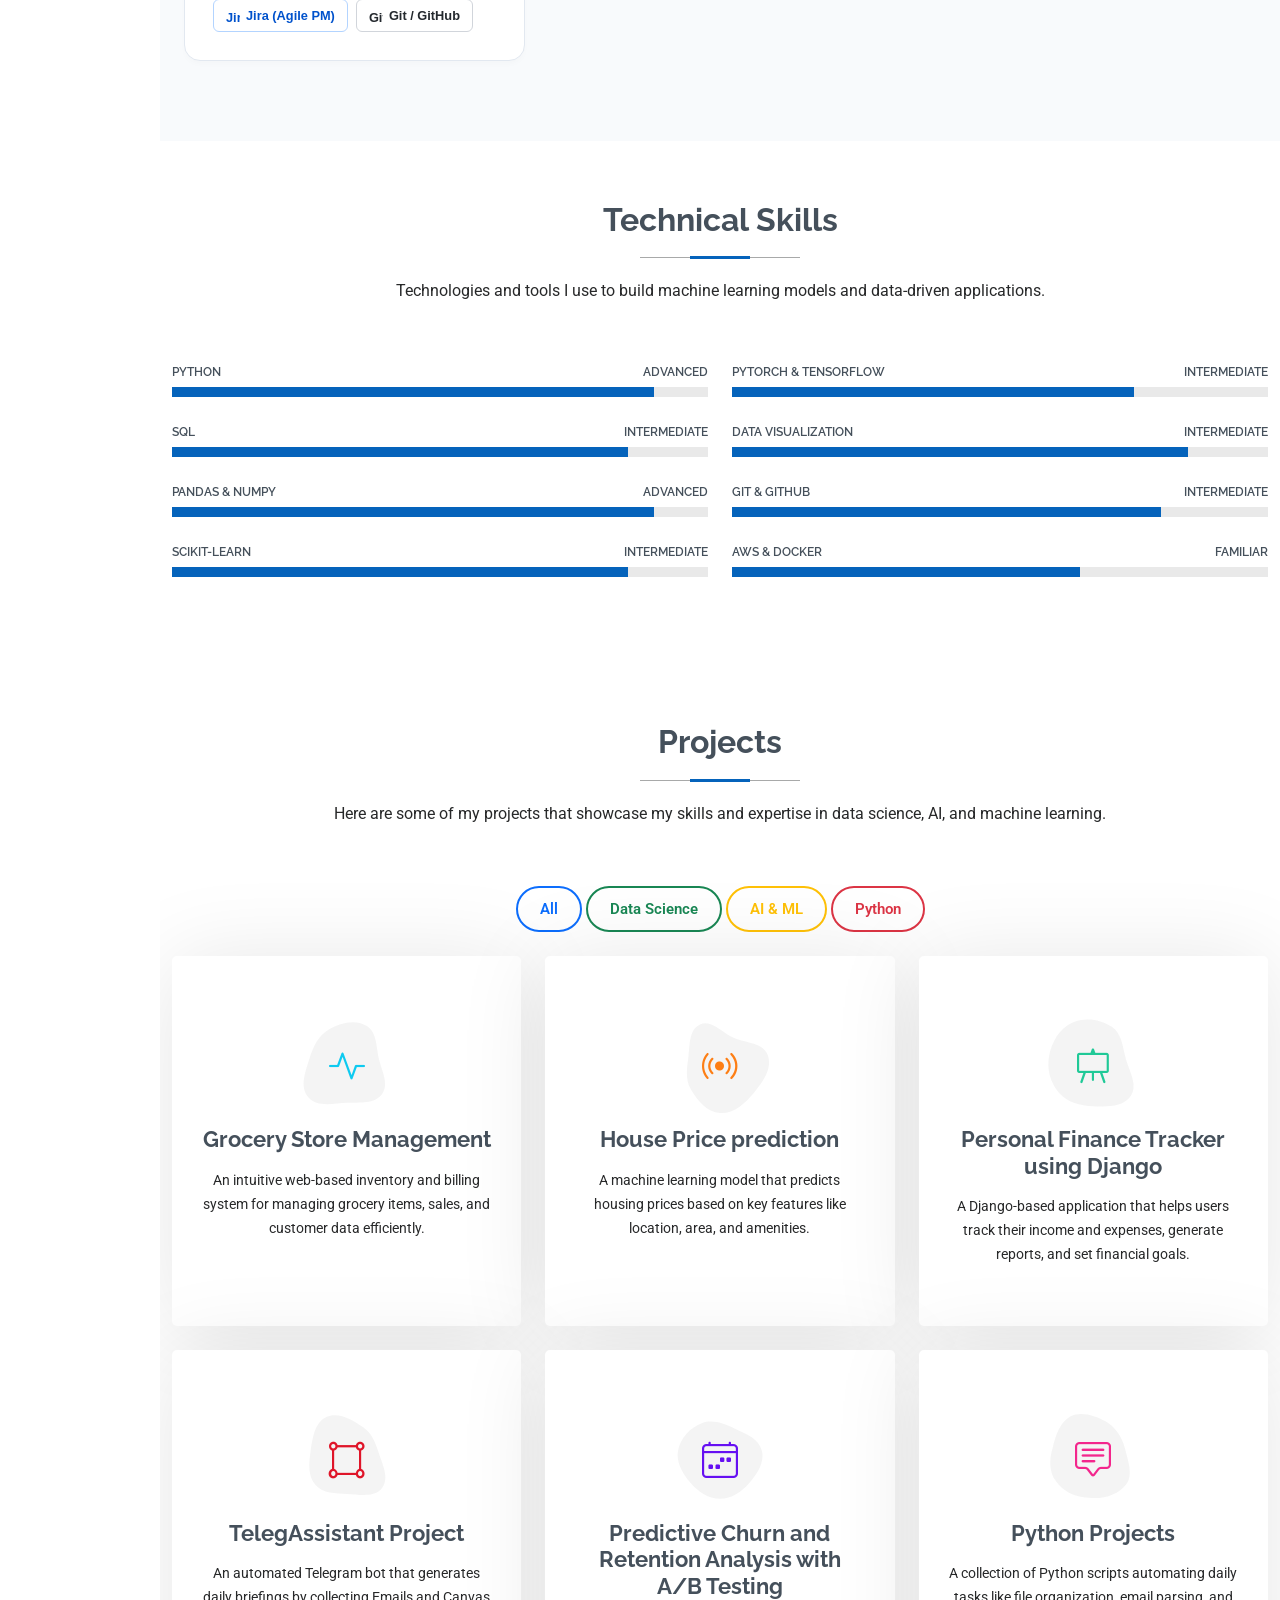
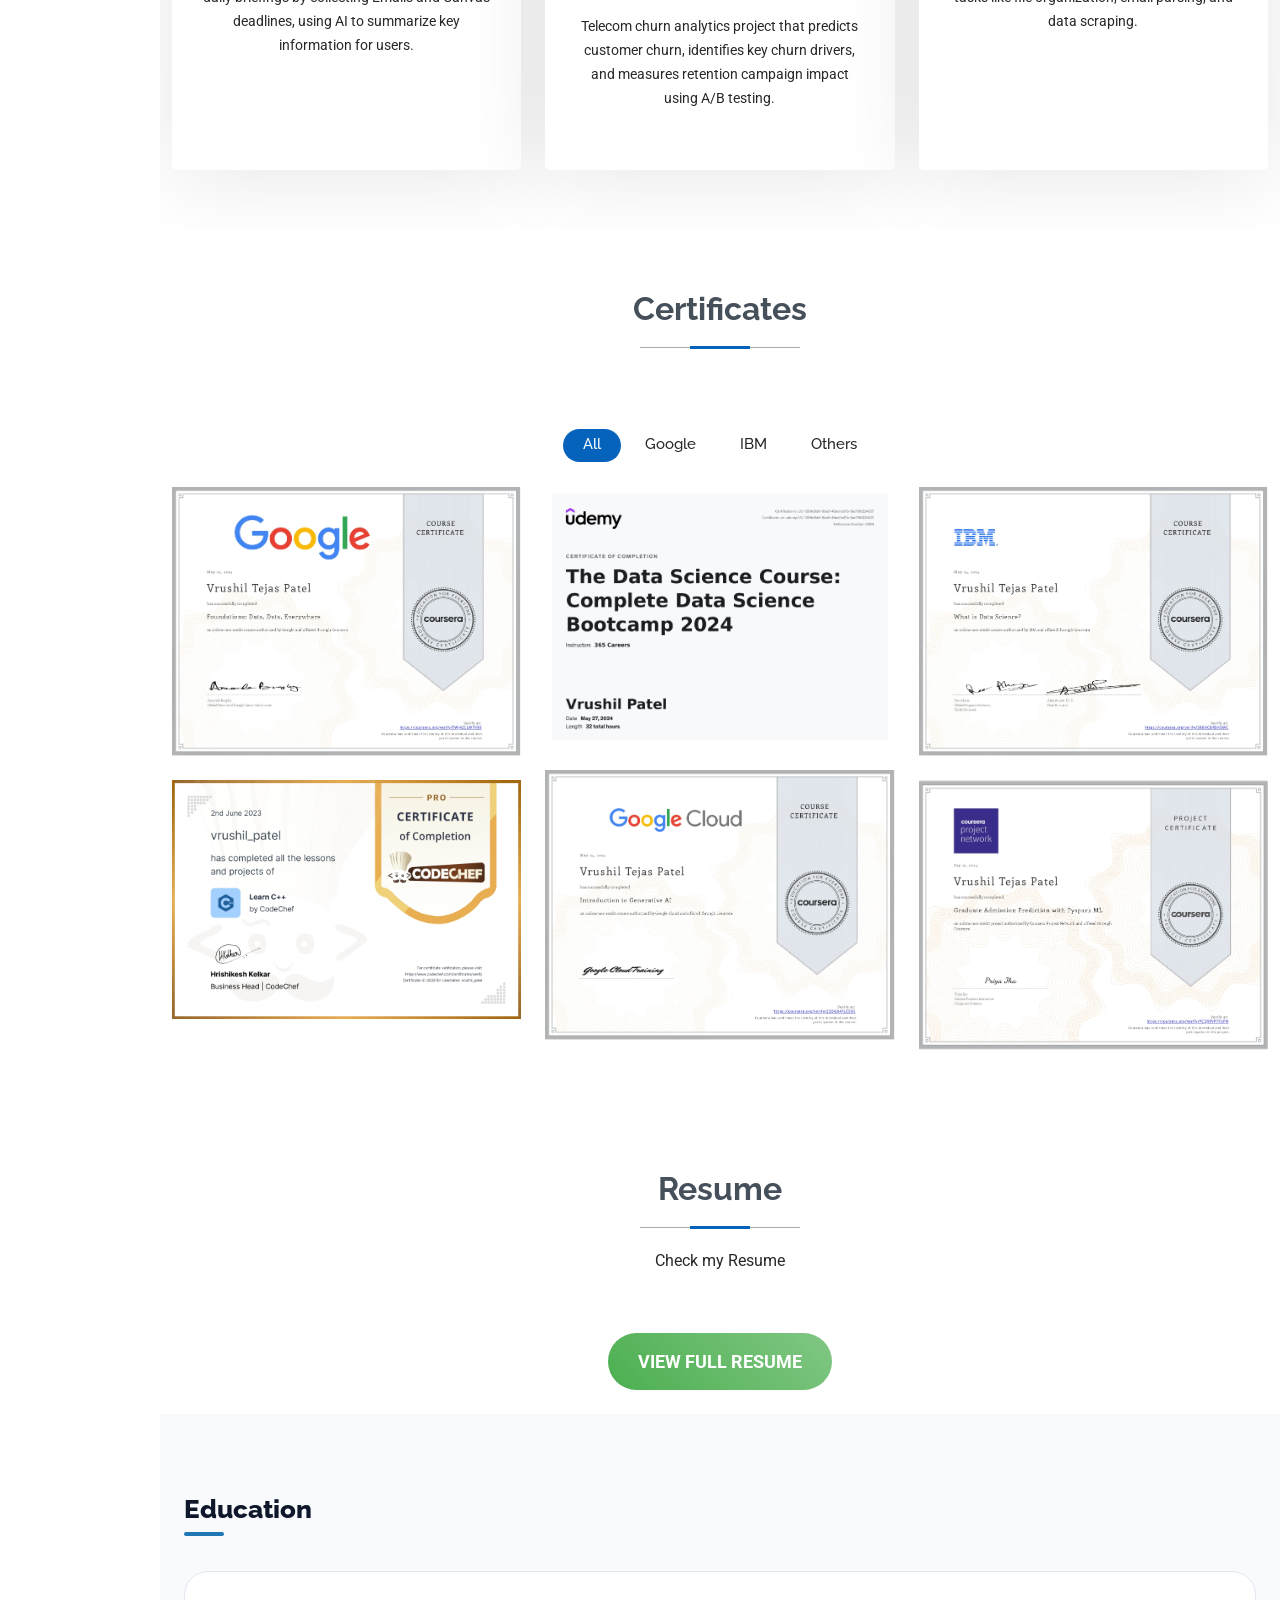
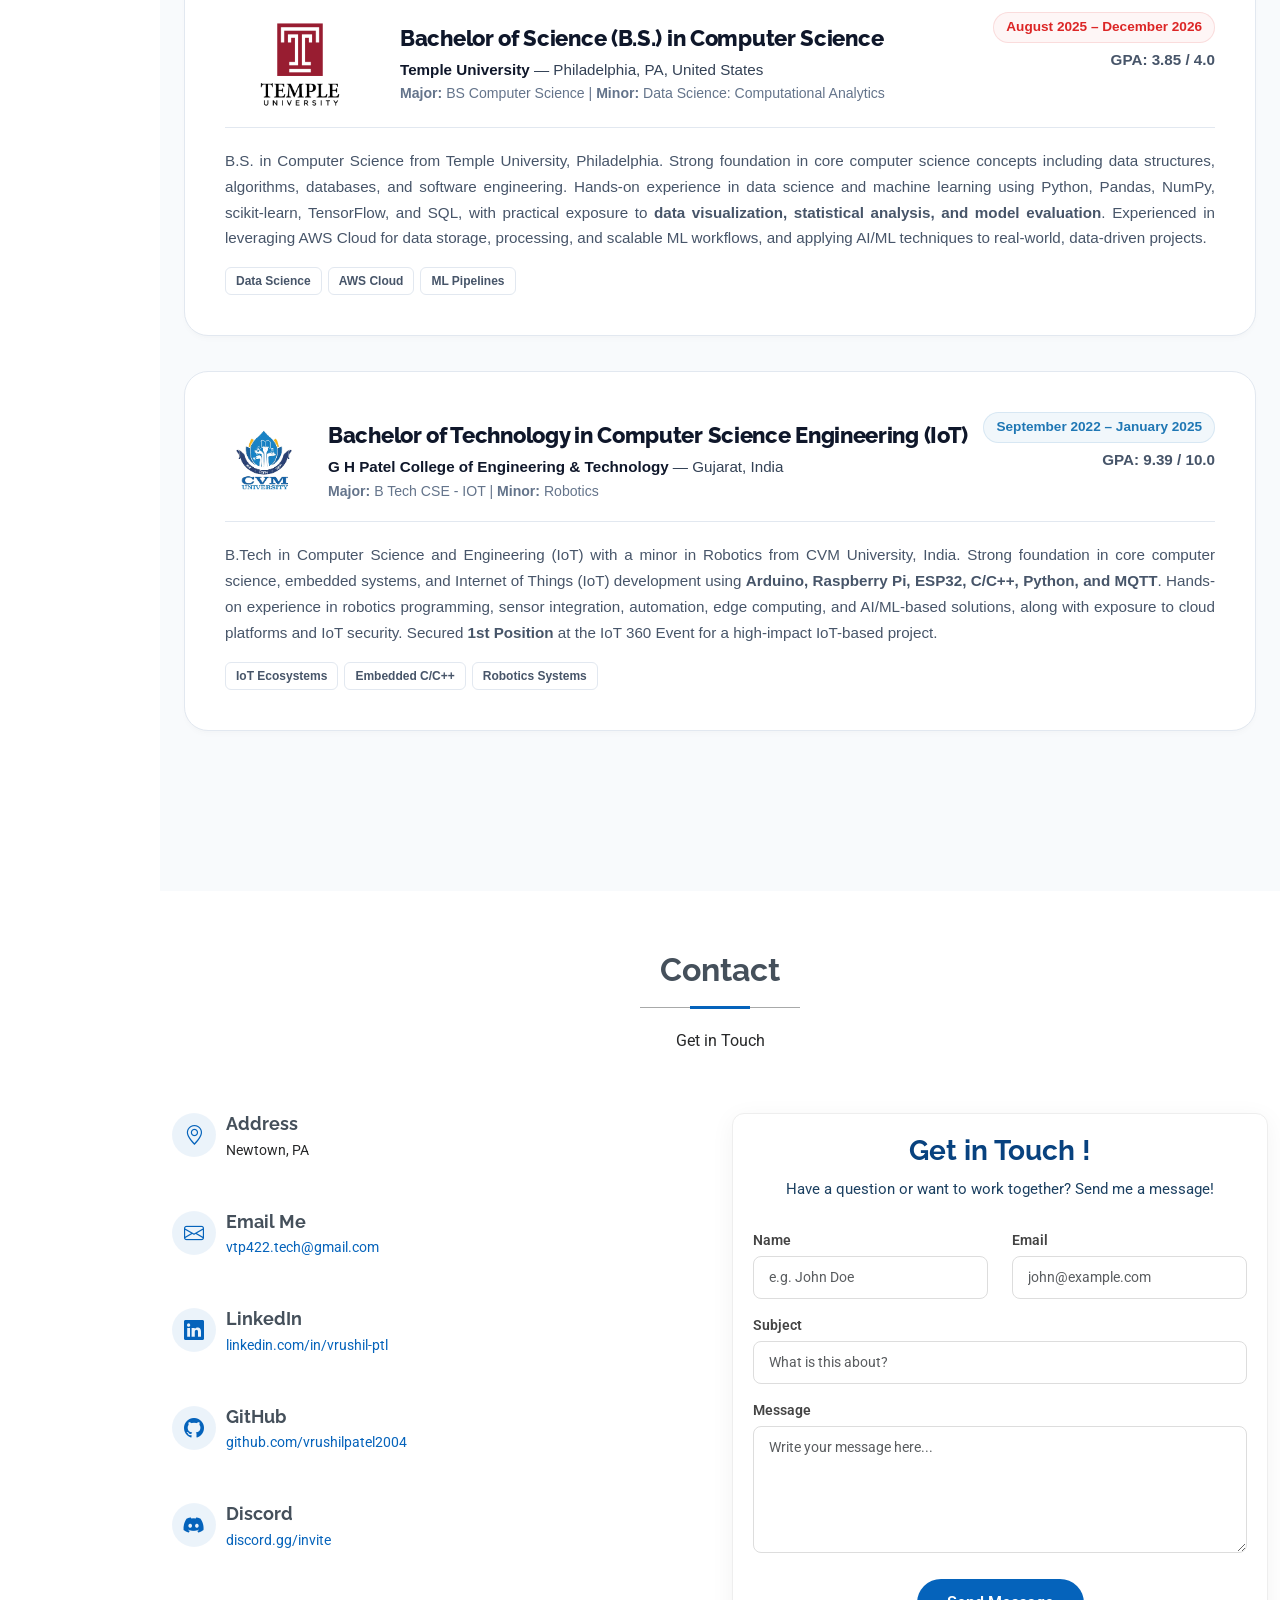
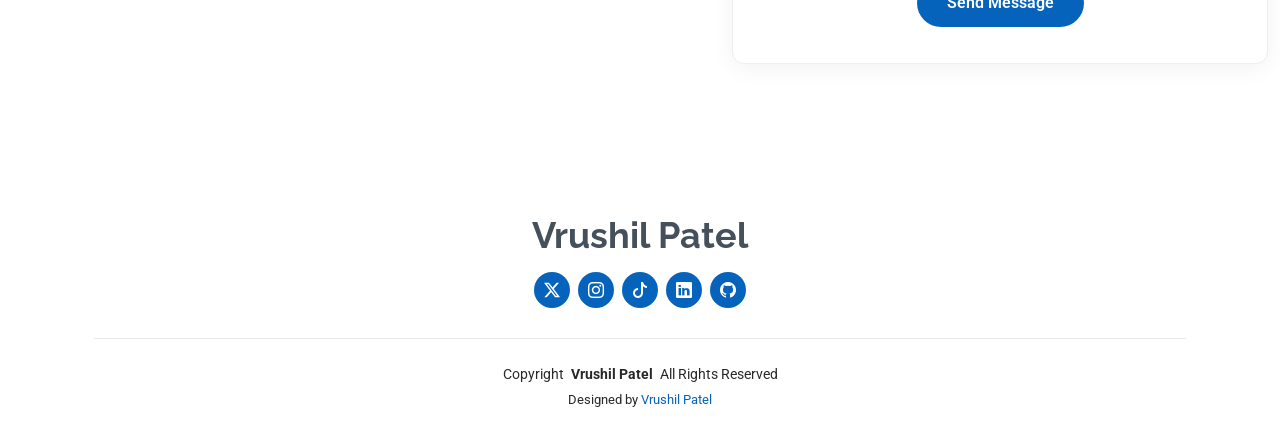
==== commit 5dce2776: "Added security" ====
--- a/index.html
+++ b/index.html
@@ -84,11 +84,11 @@
         <p>I'm <span class="typed" data-typed-items="Data Scientist, AI &amp; ML, IOT"> </span><span class="typed-cursor typed-cursor--blink" aria-hidden="true"></span></p>
         
         <div class="social-links">
-          <a href="https://x.com/Vrushil_Patell"><i class="bi bi-twitter-x"></i></a>
-          <a href="https://github.com/Vrushilpatel2004/profile"><i class="bi bi-github"></i></a>
-          <a href="https://www.instagram.com/vru_shil_22"><i class="bi bi-instagram"></i></a>
-          <a href="https://www.tiktok.com/@vrushil7"><i class="bi bi-tiktok"></i></a>
-          <a href="https://www.linkedin.com/in/vrushil-ptl/"><i class="bi bi-linkedin"></i></a>
+          <a href="https://x.com/Vrushil_Patell" target="_blank" rel="noopener noreferrer"><i class="bi bi-twitter-x"></i></a>
+          <a href="https://github.com/Vrushilpatel2004/profile" target="_blank" rel="noopener noreferrer"><i class="bi bi-github"></i></a>
+          <a href="https://www.instagram.com/vru_shil_22" target="_blank" rel="noopener noreferrer"><i class="bi bi-instagram"></i></a>
+          <a href="https://www.tiktok.com/@vrushil7" target="_blank" rel="noopener noreferrer"><i class="bi bi-tiktok"></i></a>
+          <a href="https://www.linkedin.com/in/vrushil-ptl/" target="_blank" rel="noopener noreferrer"><i class="bi bi-linkedin"></i></a>
         </div>
           </div>
         </div>
@@ -127,7 +127,9 @@
     <div class="row gy-4 d-flex align-items-stretch">
       
       <div class="col-lg-5 d-flex">
-        <img src="assets/img/Vrushil PP 4.png" class="img-fluid" alt="Vrushil" style="width: 90%; height: 100%; max-height: 500px; object-fit: cover; border-radius: 15px;">
+        <img src="assets/img/Vrushil PP 4.png" class="img-fluid" alt="Vrushil" style="width: 90%; height: 100%; max-height: 500px; object-fit: cover; border-radius: 15px;" oncontextmenu="return false;" draggable="false">
+
+        <div class="image-shield"></div>
       </div>
 
       <div class="col-lg-7 d-flex flex-column justify-content-between">
@@ -138,15 +140,15 @@
             <div class="col-md-6">
               <ul style="list-style: none; padding: 0; font-size: 17px; line-height: 2.2; margin-bottom: 0;">
                 <li><i class="bi bi-chevron-right" style="color: #007bff;"></i> <strong>City:</strong> <span>Newtown, PA, USA</span></li>
-                <!-- <li><i class="bi bi-chevron-right" style="color: #007bff;"></i> <strong>Phone:</strong> <span>+1(609)-377-4333</span></li> -->
+          
                 <li><i class="bi bi-chevron-right" style="color: #007bff;"></i> <strong>Work Status:</strong> <span>Permanent Resident (US)</span></li>
               </ul>
             </div>
             <div class="col-md-6">
               <ul style="list-style: none; padding: 0; font-size: 17px; line-height: 2.2; margin-bottom: 0;">
-                <li><i class="bi bi-chevron-right" style="color: #007bff;"></i> <strong>Email:</strong> <span>vtp422.tech@gmail.com</span></li>
+                <li><i class="bi bi-chevron-right" style="color: #007bff;"></i> <strong>Email:</strong> <span class="secure-email">moc.liamg@hcet.224ptv</span></li>
                 <li><i class="bi bi-chevron-right" style="color: #007bff;"></i> <strong>Degree:</strong> <span>BS Computer Science</span></li>
-                <li><i class="bi bi-chevron-right" style="color: #007bff;"></i> <strong>Availability:</strong> <span>Open to Opportunities</span></li>
+                <!-- <li><i class="bi bi-chevron-right" style="color: #007bff;"></i> <strong>Availability:</strong> <span>Open to Opportunities</span></li> -->
               </ul>
             </div>
           </div>
@@ -1538,19 +1540,11 @@
           </div>
         </div>
 
-        <!-- <div class="info-item d-flex" data-aos="fade-up" data-aos-delay="300">
-          <i class="bi bi-telephone flex-shrink-0"></i>
-          <div>
-            <h3>Call Me</h3>
-            <p>+1 (609)-377-4333</p>
-          </div>
-        </div> -->
-
         <div class="info-item d-flex" data-aos="fade-up" data-aos-delay="400">
           <i class="bi bi-envelope flex-shrink-0"></i>
           <div>
             <h3>Email Me</h3>
-            <p><a href="mailto:vtp422.tech@gmail.com">vtp422.tech@gmail.com</a></p>
+            <p><a href="mailto:vtp422.tech@gmail.com"><span class="secure-email">moc.liamg@hcet.224ptv</span></a></p>
           </div>
         </div>
 
@@ -1558,7 +1552,7 @@
           <i class="bi bi-linkedin flex-shrink-0"></i>
           <div>
             <h3>LinkedIn</h3>
-            <p><a href="https://www.linkedin.com/in/vrushil-ptl/" target="_blank">linkedin.com/in/vrushil-ptl</a></p>
+            <p><a href="https://www.linkedin.com/in/vrushil-ptl/" target="_blank" rel="noopener noreferrer">linkedin.com/in/vrushil-ptl</a></p>
           </div>
         </div>
 
@@ -1566,18 +1560,18 @@
           <i class="bi bi-github flex-shrink-0"></i>
           <div>
             <h3>GitHub</h3>
-            <p><a href="https://github.com/Vrushilpatel2004/profile" target="_blank">github.com/vrushilpatel2004</a></p>
-          </div>
-        </div>
-        <!-- <div class="info-item d-flex" data-aos="fade-up" data-aos-delay="700">
-  <i class="bi bi-twitter-x flex-shrink-0"></i>
+            <p><a href="https://github.com/Vrushilpatel2004/profile" target="_blank" rel="noopener noreferrer">github.com/vrushilpatel2004</a></p>
+          </div>
+        </div>
+        <div class="info-item d-flex" data-aos="fade-up" data-aos-delay="700">
+  <i class="bi bi-discord flex-shrink-0"></i>
   <div>
-    <h3>X (Twitter)</h3>
+    <h3>Discord</h3>
     <p>
-      <a href="https://x.com/Vrushil_Patell" target="_blank"> x.com/Vrushil_Patell</a>
+      <a href="https://discord.com/users/123456789" target="_blank" rel="noopener noreferrer"> discord.gg/invite</a>
     </p>
   </div>
-</div> -->
+</div>
 
 
       </div>
@@ -1893,6 +1887,20 @@
   border-radius: 6px;
   border: 1px solid var(--border-card);
   transition: all 0.3s ease;
+}
+.image-shield {
+  position: absolute;
+  top: 0;
+  left: 0;
+  width: 100%;
+  height: 100%;
+  background: transparent;
+  z-index: 10;
+}
+
+.secure-email {
+  direction: rtl;
+  unicode-bidi: bidi-override;
 }
 
 .edu-column .resume-column-title::after { background-color: #1f77b4; }
@@ -1963,12 +1971,12 @@
       
       <div class="social-links d-flex justify-content-center">
         <a href="https://x.com/Vrushil_Patell"><i class="bi bi-twitter-x"></i></a>
-        <a href="https://www.instagram.com/vru_shil_22"><i class="bi bi-instagram"></i></a>
-        <a href="https://www.tiktok.com/@vrushil7"><i class="bi bi-tiktok"></i></a>
+        <a href="https://www.instagram.com/vru_shil_22" target="_blank" rel="noopener noreferrer"><i class="bi bi-instagram"></i></a>
+        <a href="https://www.tiktok.com/@vrushil7" target="_blank" rel="noopener noreferrer"><i class="bi bi-tiktok"></i></a>
 
         <!-- <a href=""><i class="bi bi-skype"></i></a> -->
-        <a href="https://www.linkedin.com/in/vrushil-ptl/"><i class="bi bi-linkedin"></i></a>
-        <a href="https://github.com/Vrushilpatel2004/profile"><i class="bi bi-github"></i></a>
+        <a href="https://www.linkedin.com/in/vrushil-ptl/" target="_blank" rel="noopener noreferrer"><i class="bi bi-linkedin"></i></a>
+        <a href="https://github.com/Vrushilpatel2004/profile" target="_blank" rel="noopener noreferrer"><i class="bi bi-github"></i></a>
         
       </div>
       <div class="container">
